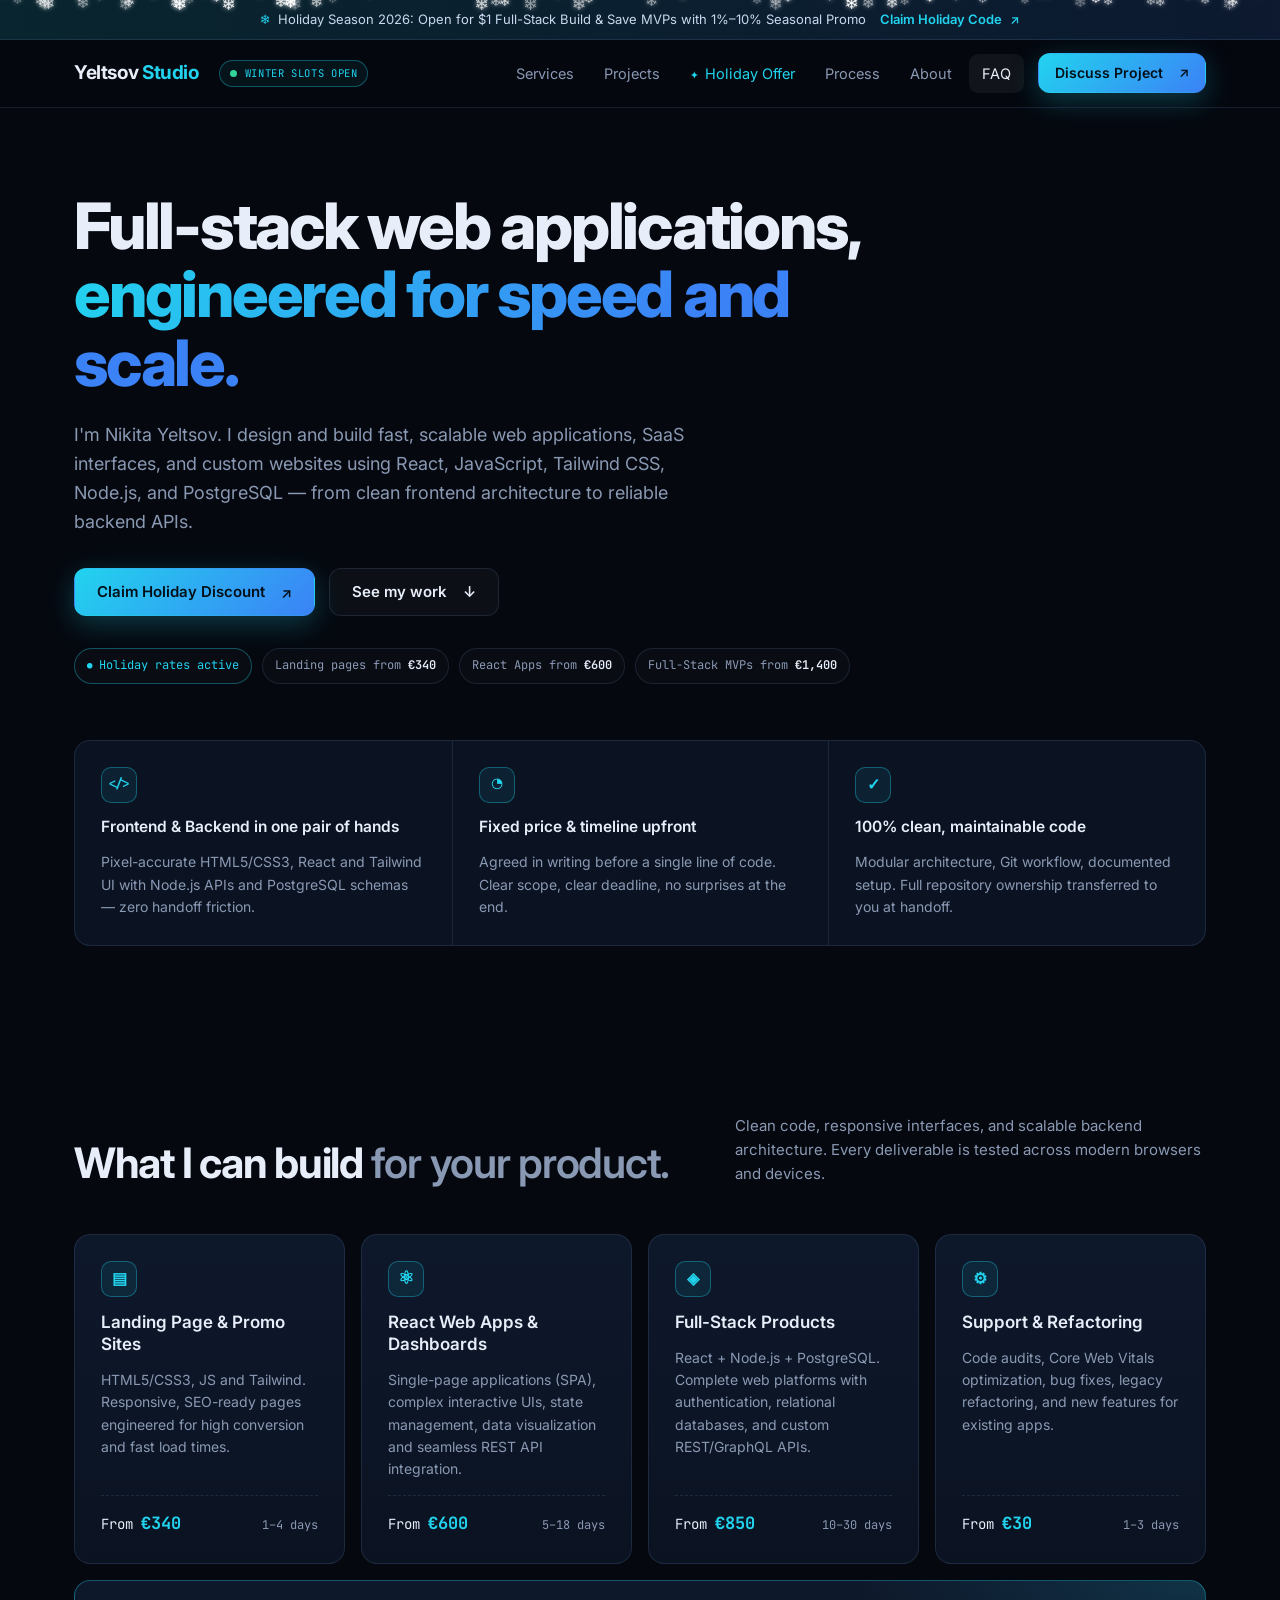
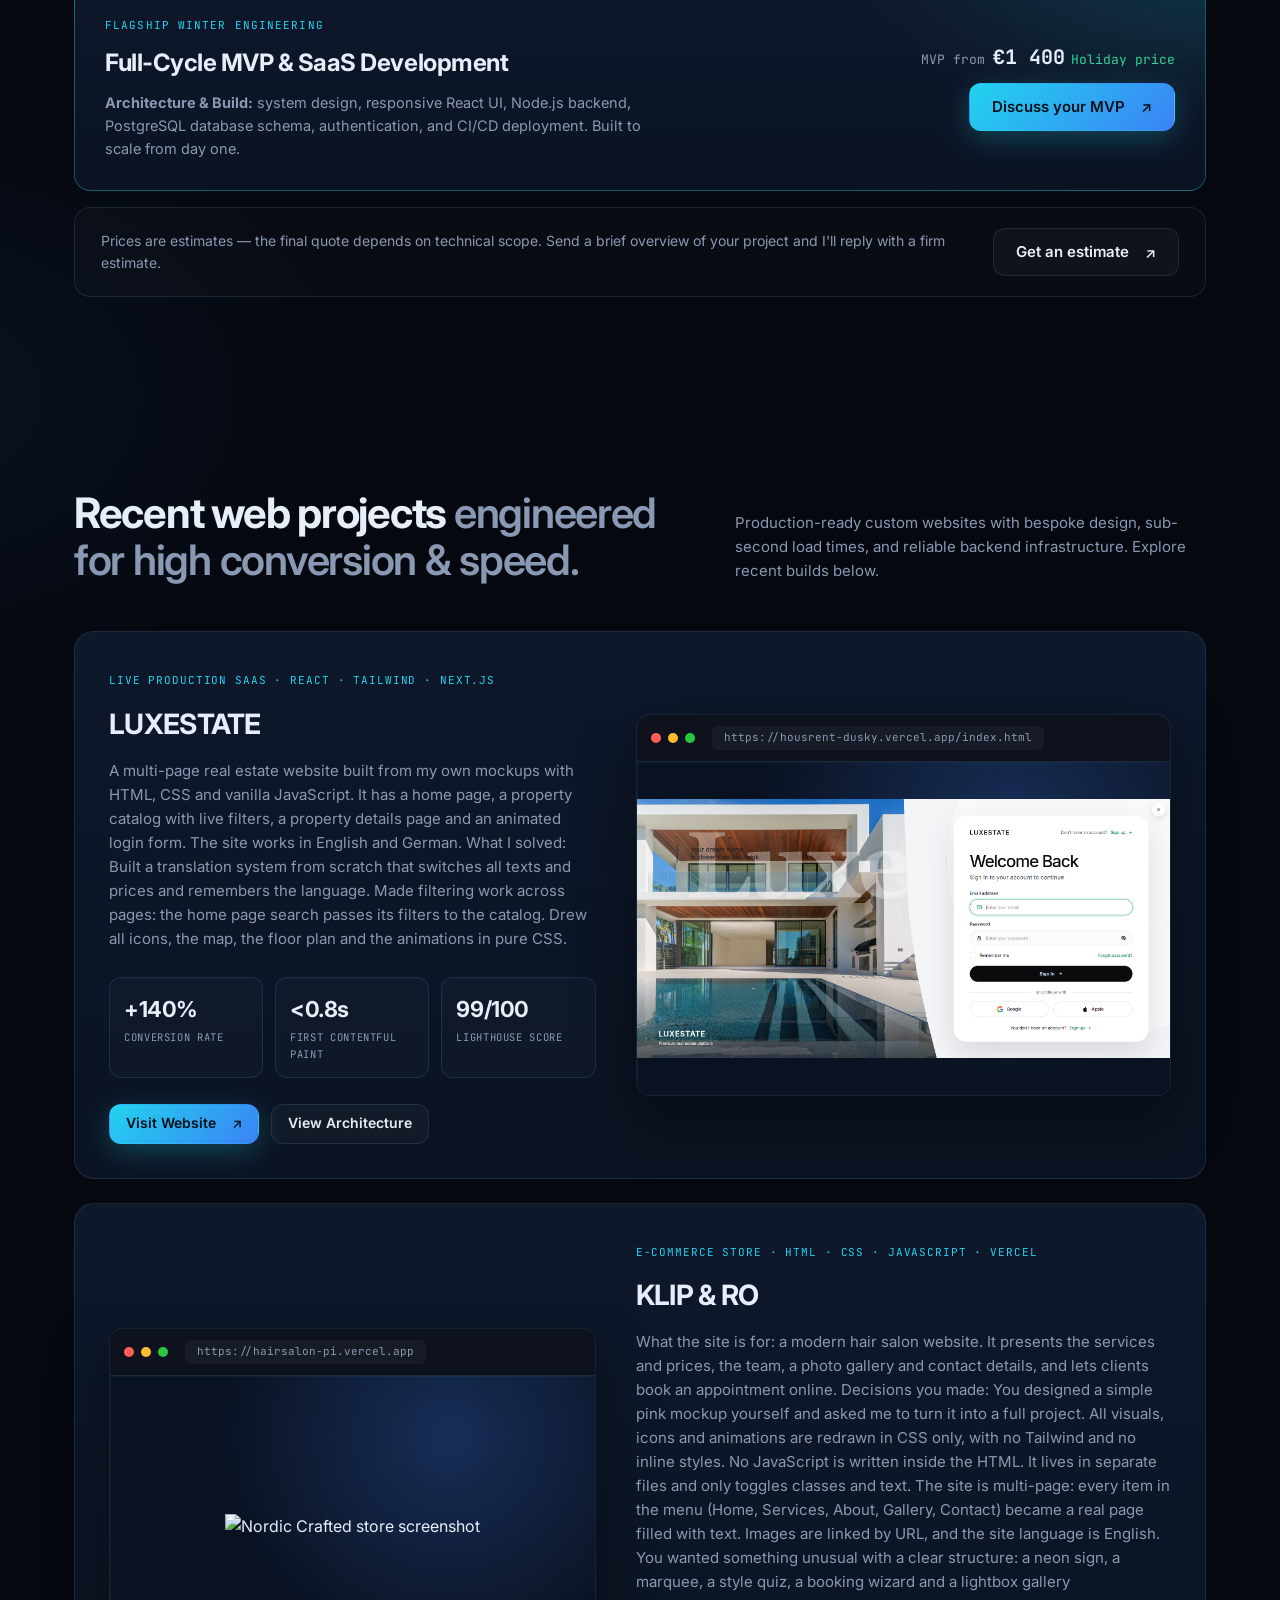
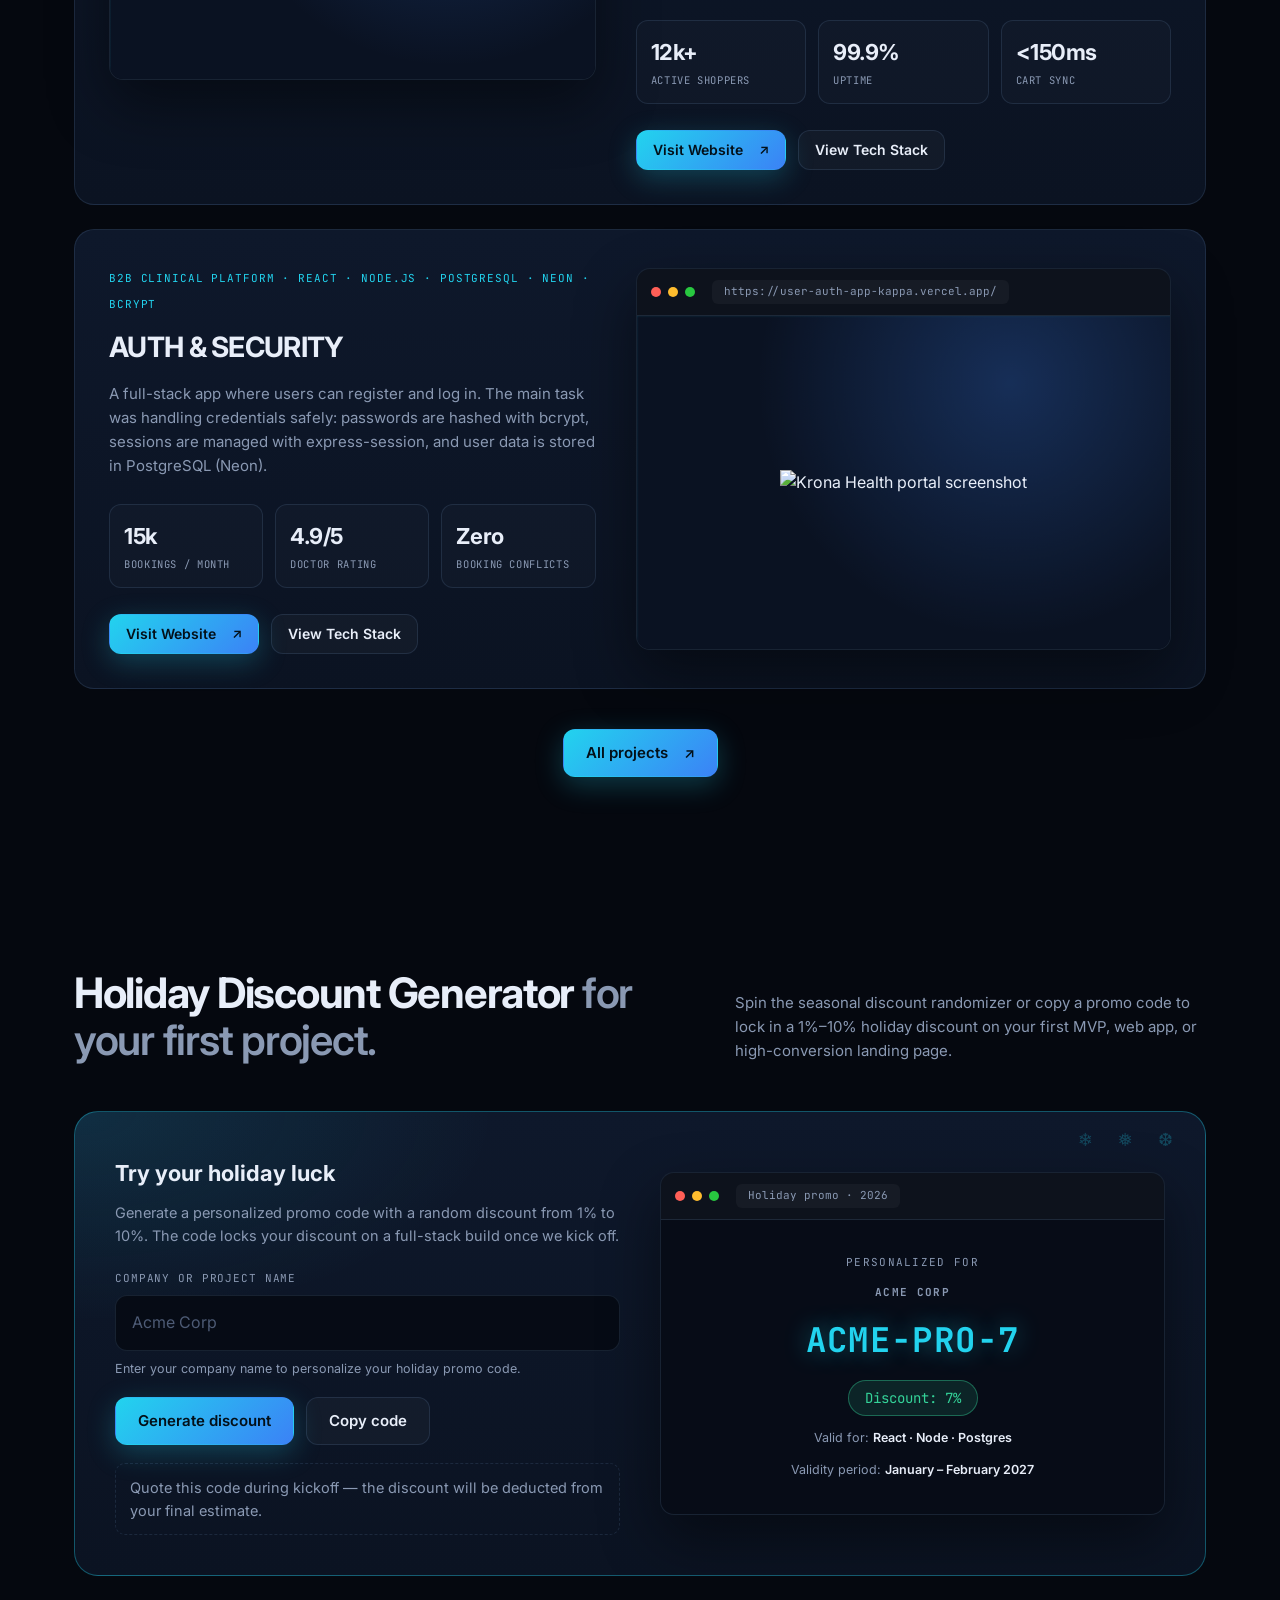
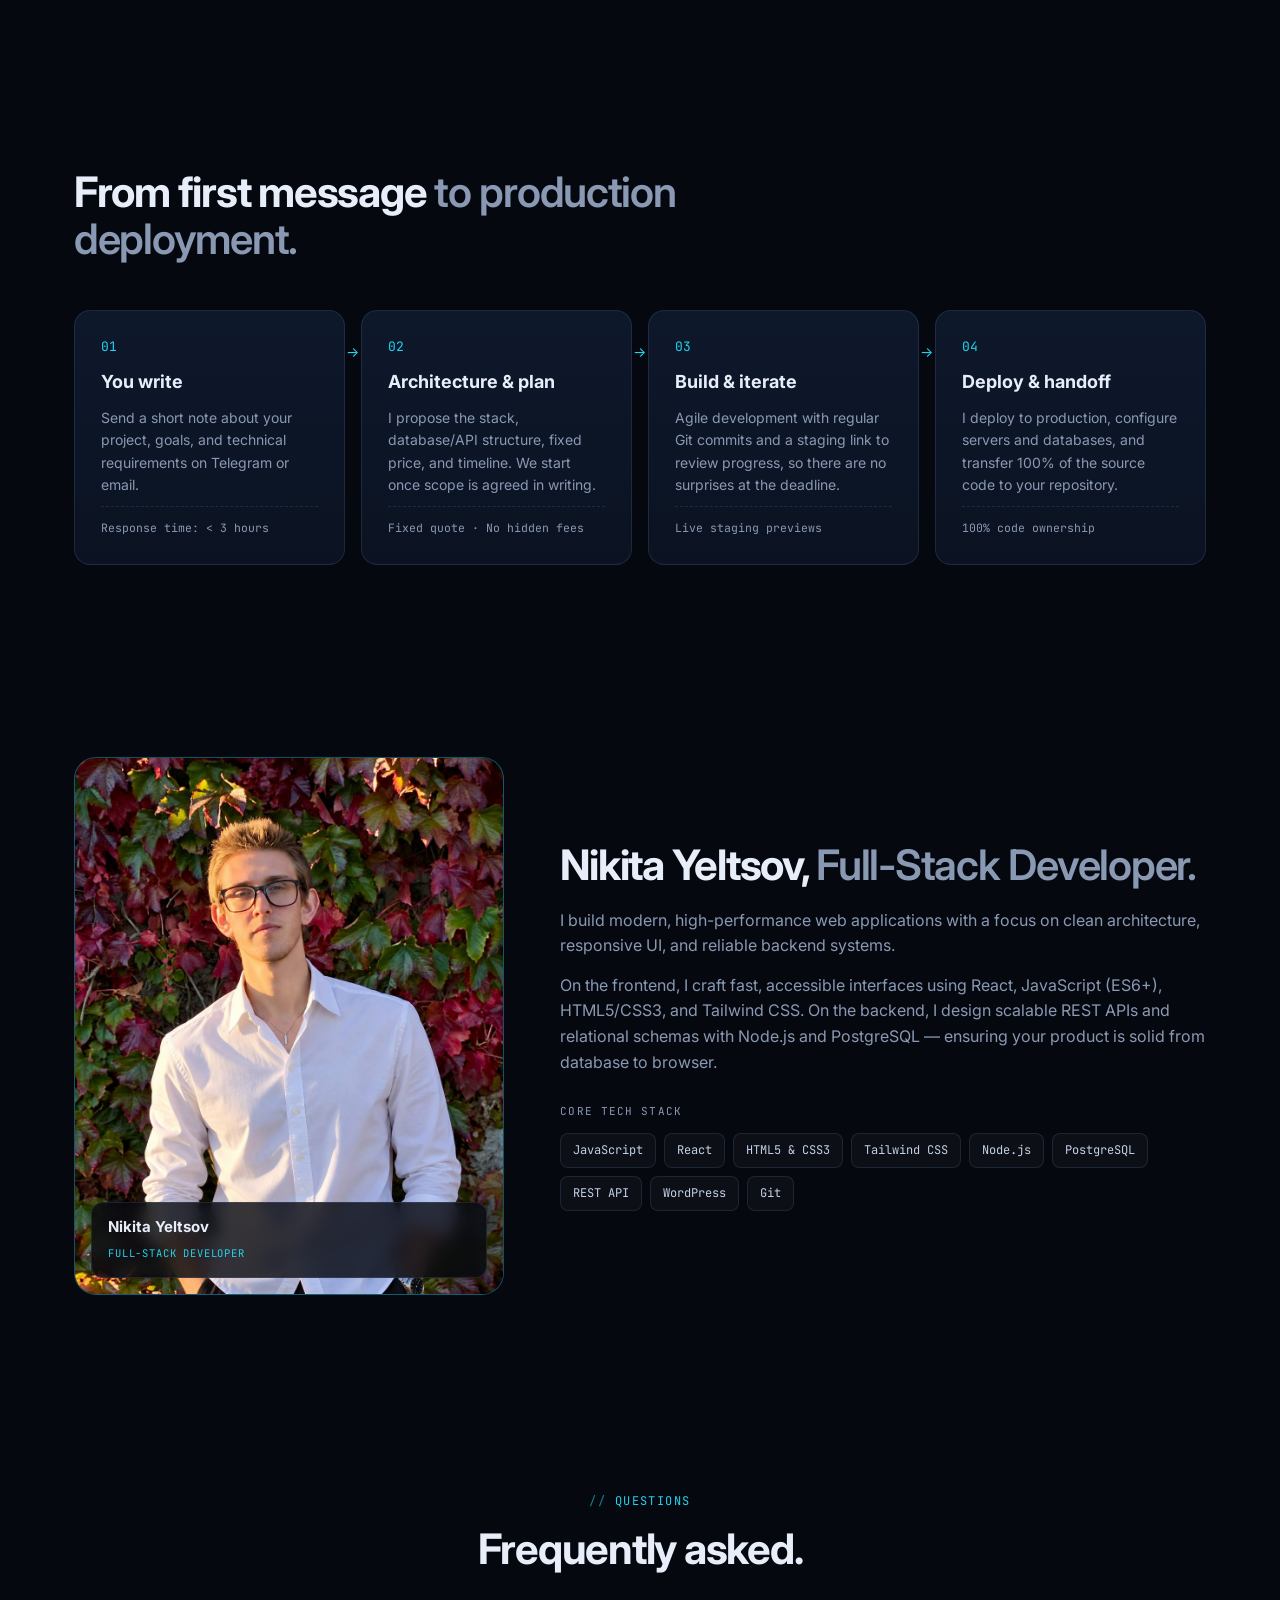
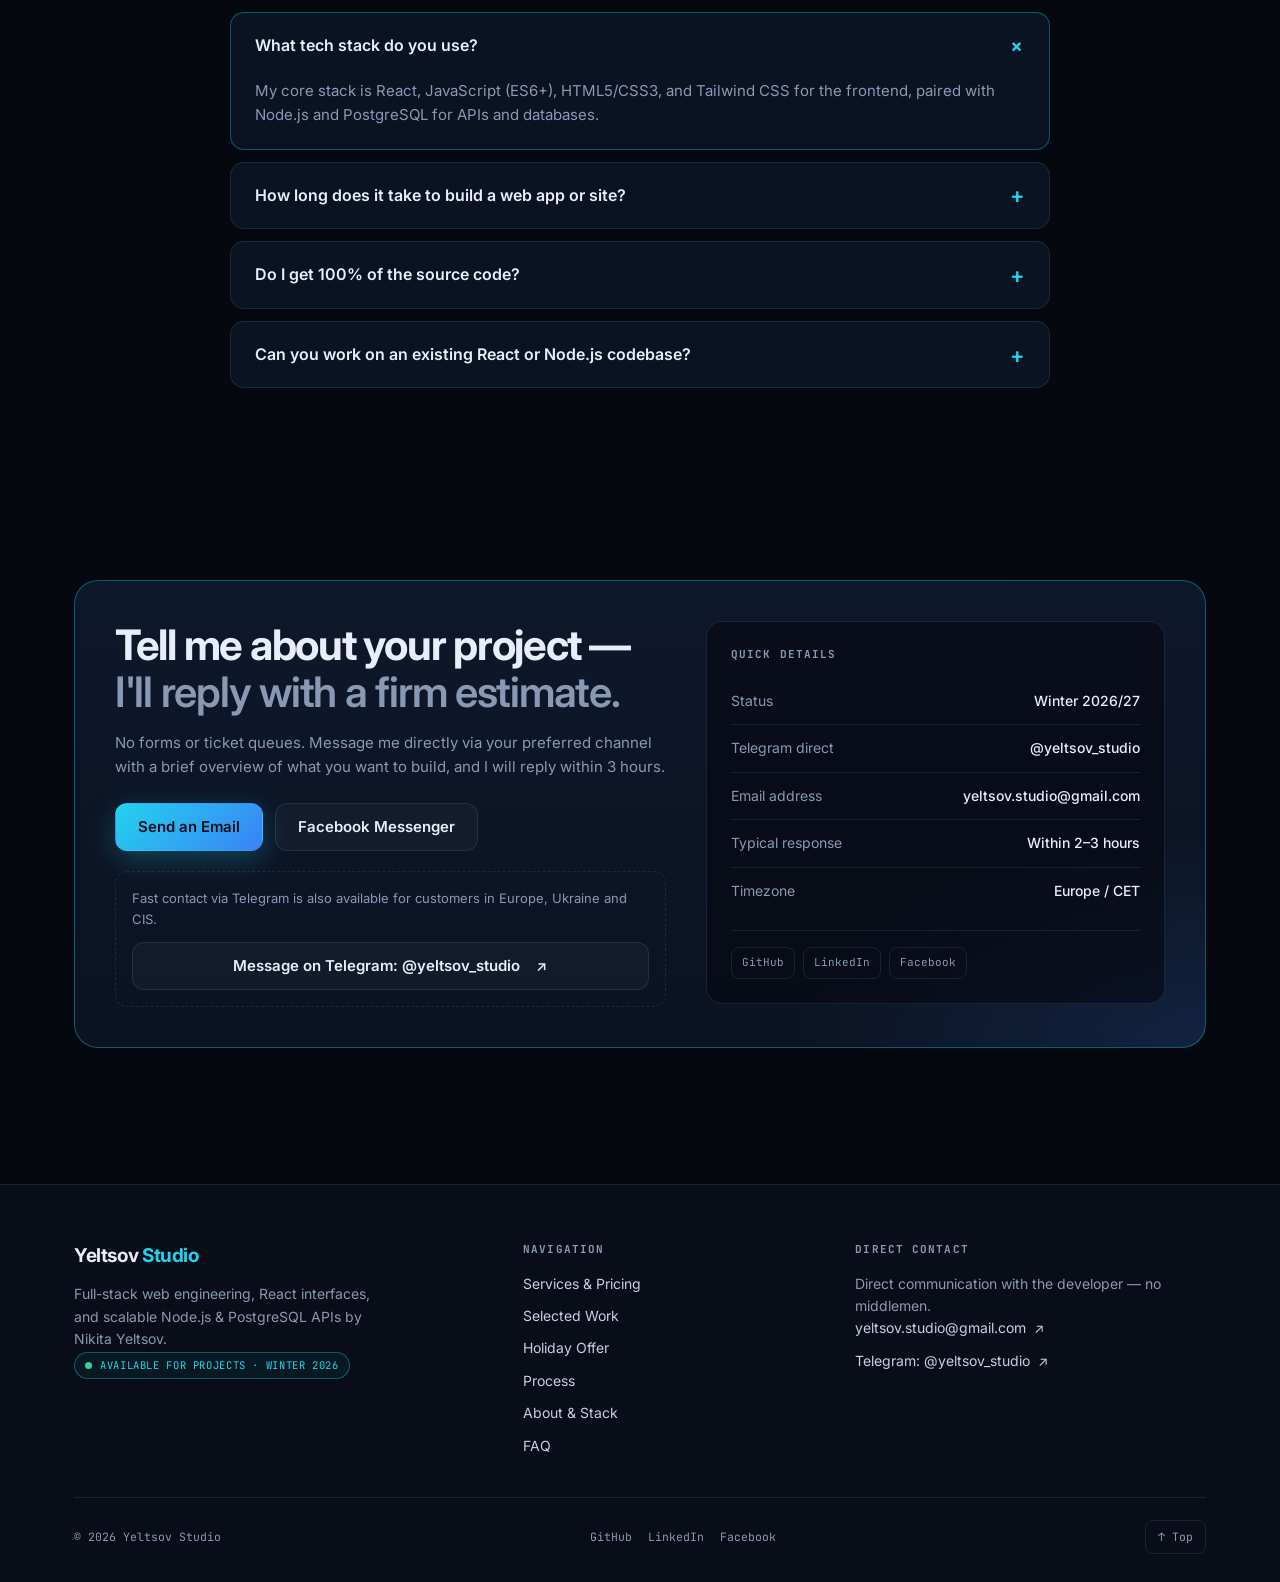
==== index.html @ d27faf40 "-" ====
<!DOCTYPE html>
<html lang="en">

<head>
  <meta charset="UTF-8">
  <meta name="viewport" content="width=device-width, initial-scale=1">
  <title>Yeltsov Studio — Full-stack web applications</title>
  <meta name="description"
    content="Nikita Yeltsov — full-stack developer. React, JavaScript, Node.js and PostgreSQL: landing pages, web apps, dashboards and SaaS MVPs.">
  <meta name="theme-color" content="#05080f">
  <link rel="stylesheet" href="css/style.css">
</head>

<body>

  <div class="topbar">
    <div class="topbar__inner">
      <span class="topbar__text topbar__tree">Holiday Season 2026: Open for $1 Full-Stack Build &amp; Save MVPs with
        1%–10% Seasonal Promo</span>
      <a class="topbar__link arrow" href="#holiday">Claim Holiday Code</a>
    </div>
  </div>

  <header class="header">
    <div class="container header__inner">
      <a class="logo" href="#top">Yeltsov <span>Studio</span></a>
      <span class="status">Winter slots open</span>

      <button class="burger" id="burger" type="button" aria-label="Open menu" aria-expanded="false"
        aria-controls="nav"></button>

      <nav class="nav" id="nav" aria-label="Main">
        <a class="nav__link" href="#services">Services</a>
        <a class="nav__link" href="#projects">Projects</a>
        <a class="nav__link nav__link--holiday" href="#holiday">Holiday Offer</a>
        <a class="nav__link" href="#process">Process</a>
        <a class="nav__link" href="#about">About</a>
        <a class="nav__link" href="#faq">FAQ</a>
        <span class="header__cta"><a class="btn btn--primary btn--sm arrow" href="#contact">Discuss Project</a></span>
      </nav>
    </div>
  </header>

  <main id="top">

    <!-- HERO -->
    <section class="hero">
      <div class="container">
        <h1 class="hero__title reveal">Full-stack web applications, <span class="grad">engineered for speed and
            scale.</span></h1>
        <p class="hero__lead reveal">I'm Nikita Yeltsov. I design and build fast, scalable web applications, SaaS
          interfaces, and custom websites using React, JavaScript, Tailwind CSS, Node.js, and PostgreSQL — from clean
          frontend architecture to reliable backend APIs.</p>
        <div class="hero__actions reveal">
          <a class="btn btn--primary arrow" href="#holiday">Claim Holiday Discount</a>
          <a class="btn btn--ghost arrow-down" href="#projects">See my work</a>
        </div>
        <div class="hero__chips reveal">
          <span class="chip chip--live">Holiday rates active</span>
          <span class="chip">Landing pages from <b>€340</b></span>
          <span class="chip">React Apps from <b>€600</b></span>
          <span class="chip">Full-Stack MVPs from <b>€1,400</b></span>
        </div>

        <div class="features reveal">
          <div class="feature">
            <span class="ico ico--code" aria-hidden="true"></span>
            <h3>Frontend &amp; Backend in one pair of hands</h3>
            <p>Pixel-accurate HTML5/CSS3, React and Tailwind UI with Node.js APIs and PostgreSQL schemas — zero handoff
              friction.</p>
          </div>
          <div class="feature">
            <span class="ico ico--clock" aria-hidden="true"></span>
            <h3>Fixed price &amp; timeline upfront</h3>
            <p>Agreed in writing before a single line of code. Clear scope, clear deadline, no surprises at the end.</p>
          </div>
          <div class="feature">
            <span class="ico ico--check" aria-hidden="true"></span>
            <h3>100% clean, maintainable code</h3>
            <p>Modular architecture, Git workflow, documented setup. Full repository ownership transferred to you at
              handoff.</p>
          </div>
        </div>
      </div>
    </section>

    <!-- SERVICES -->
    <section class="section" id="services">
      <div class="container">
        <div class="section__head">
          <div class="reveal">
            <h2 class="section__title">What I can build <span>for your product.</span></h2>
          </div>
          <p class="section__lead reveal">Clean code, responsive interfaces, and scalable backend architecture. Every
            deliverable is tested across modern browsers and devices.</p>
        </div>

        <div class="cards">
          <article class="card reveal">
            <span class="ico ico--page" aria-hidden="true"></span>
            <h3>Landing Page &amp; Promo Sites</h3>
            <p>HTML5/CSS3, JS and Tailwind. Responsive, SEO-ready pages engineered for high conversion and fast load
              times.</p>
            <div class="card__foot"><span class="price">From <b>€340</b></span><span class="days">1–4 days</span></div>
          </article>
          <article class="card reveal">
            <span class="ico ico--react" aria-hidden="true"></span>
            <h3>React Web Apps &amp; Dashboards</h3>
            <p>Single-page applications (SPA), complex interactive UIs, state management, data visualization and
              seamless REST API integration.</p>
            <div class="card__foot"><span class="price">From <b>€600</b></span><span class="days">5–18 days</span></div>
          </article>
          <article class="card reveal">
            <span class="ico ico--stack" aria-hidden="true"></span>
            <h3>Full-Stack Products</h3>
            <p>React + Node.js + PostgreSQL. Complete web platforms with authentication, relational databases, and
              custom REST/GraphQL APIs.</p>
            <div class="card__foot"><span class="price">From <b>€850</b></span><span class="days">10–30 days</span>
            </div>
          </article>
          <article class="card reveal">
            <span class="ico ico--tool" aria-hidden="true"></span>
            <h3>Support &amp; Refactoring</h3>
            <p>Code audits, Core Web Vitals optimization, bug fixes, legacy refactoring, and new features for existing
              apps.</p>
            <div class="card__foot"><span class="price">From <b>€30</b></span><span class="days">1–3 days</span></div>
          </article>
        </div>

        <div class="banner reveal">
          <div>
            <span class="banner__tag">Flagship winter engineering</span>
            <h3>Full-Cycle MVP &amp; SaaS Development</h3>
            <p><b>Architecture &amp; Build:</b> system design, responsive React UI, Node.js backend, PostgreSQL database
              schema, authentication, and CI/CD deployment. Built to scale from day one.</p>
          </div>
          <div class="banner__side">
            <span class="banner__price">MVP from <b>€1 400</b><em>Holiday price</em></span>
            <a class="btn btn--primary arrow" href="#contact">Discuss your MVP</a>
          </div>
        </div>

        <div class="note reveal">
          <p>Prices are estimates — the final quote depends on technical scope. Send a brief overview of your project
            and I'll reply with a firm estimate.</p>
          <a class="btn btn--ghost arrow" href="#contact">Get an estimate</a>
        </div>
      </div>
    </section>

    <!-- FEATURED PROJECTS -->
    <section class="section" id="projects">
      <div class="container">
        <div class="section__head">
          <div class="reveal">
            <h2 class="section__title">Recent web projects <span>engineered for high conversion &amp; speed.</span></h2>
          </div>
          <p class="section__lead reveal">Production-ready custom websites with bespoke design, sub-second load times,
            and reliable backend infrastructure. Explore recent builds below.</p>
        </div>

        <div class="featured">
          <article class="project reveal">
            <div class="project__info">
              <span class="project__tag">Live production SaaS · React · Tailwind · Next.js</span>
              <h3>LUXESTATE</h3>
              <p>A multi-page real estate website built from my own mockups with HTML, CSS and vanilla JavaScript. It
                has a home page, a property catalog with live filters, a property details page and an animated login
                form. The site works in English and German. What I solved: Built a translation system from scratch that
                switches all texts and prices and remembers the language. Made filtering work across pages: the home
                page search passes its filters to the catalog. Drew all icons, the map, the floor plan and the
                animations in pure CSS.</p>
              <div class="metrics">
                <div class="metric"><b>+140%</b><span>Conversion rate</span></div>
                <div class="metric"><b>&lt;0.8s</b><span>First contentful paint</span></div>
                <div class="metric"><b>99/100</b><span>Lighthouse score</span></div>
              </div>
              <div class="project__actions">
                <a class="btn btn--primary btn--sm arrow" href="https://housrent-dusky.vercel.app/index.html">Visit
                  Website</a>
                <a class="btn btn--ghost btn--sm" href="https://github.com/NikitaYmedia/housrent">View Architecture</a>
              </div>
            </div>
            <div class="project__media">
              <div class="browser">
                <div class="browser__bar"><i></i><i></i><i></i><span class="browser__url">https://housrent-dusky.vercel.app/index.html</span></div>
                <div class="shot shot--apexflow has-photo">
                  <img src="img/1.png" alt="ApexFlow website screenshot" loading="lazy">
                </div>
              </div>
            </div>
          </article>

          <article class="project reveal">
            <div class="project__info">
              <span class="project__tag">E-commerce store · HTML · CSS · JavaScript · Vercel</span>
              <h3>KLIP & RO</h3>
              <p>What the site is for: a modern hair salon website. It presents the services and prices, the team, a
                photo gallery and contact details, and lets clients book an appointment online. Decisions you made: You
                designed a simple pink mockup yourself and asked me to turn it into a full project. All visuals, icons
                and animations are redrawn in CSS only, with no Tailwind and no inline styles. No JavaScript is written
                inside the HTML. It lives in separate files and only toggles classes and text. The site is multi-page:
                every item in the menu (Home, Services, About, Gallery, Contact) became a real page filled with text.
                Images are linked by URL, and the site language is English. You wanted something unusual with a clear
                structure: a neon sign, a marquee, a style quiz, a booking wizard and a lightbox gallery</p>
              <div class="metrics">
                <div class="metric"><b>12k+</b><span>Active shoppers</span></div>
                <div class="metric"><b>99.9%</b><span>Uptime</span></div>
                <div class="metric"><b>&lt;150ms</b><span>Cart sync</span></div>
              </div>
              <div class="project__actions">
                <a class="btn btn--primary btn--sm arrow" href="https://hairsalon-pi.vercel.app">Visit Website</a>
                <a class="btn btn--ghost btn--sm" href="https://github.com/NikitaYmedia/HAIRSALON">View Tech Stack</a>
              </div>
            </div>
            <div class="project__media">
              <div class="browser">
                <div class="browser__bar"><i></i><i></i><i></i><span class="browser__url">https://hairsalon-pi.vercel.app</span>
                </div>
                <div class="shot shot--nordic has-photo">
                  <img src="https://frontend-nikita-yeltsov.vercel.app/img/123123.png"
                    alt="Nordic Crafted store screenshot" loading="lazy">
                </div>
              </div>
            </div>
          </article>

          <article class="project reveal">
            <div class="project__info">
              <span class="project__tag">B2B clinical platform · React · Node.js · PostgreSQL · Neon · bcrypt</span>
              <h3>AUTH & SECURITY</h3>
              <p>A full-stack app where users can register and log in. The main task was handling credentials safely:
                passwords are hashed with bcrypt, sessions are managed with express-session, and user data is stored in
                PostgreSQL (Neon).</p>
              <div class="metrics">
                <div class="metric"><b>15k</b><span>Bookings / month</span></div>
                <div class="metric"><b>4.9/5</b><span>Doctor rating</span></div>
                <div class="metric"><b>Zero</b><span>Booking conflicts</span></div>
              </div>
              <div class="project__actions">
                <a class="btn btn--primary btn--sm arrow" href="https://user-auth-app-kappa.vercel.app/">Visit
                  Website</a>
                <a class="btn btn--ghost btn--sm" href="https://github.com/NikitaYmedia/user-auth-app">View Tech
                  Stack</a>
              </div>
            </div>
            <div class="project__media">
              <div class="browser">
                <div class="browser__bar"><i></i><i></i><i></i><span
                    class="browser__url">https://user-auth-app-kappa.vercel.app/</span>
                </div>
                <!-- IMAGE: put your krona screenshot in images/krona.jpg -->
                <div class="shot shot--krona has-photo">
                  <img src="https://frontend-nikita-yeltsov.vercel.app/img/image%20copy%203.png"
                    alt="Krona Health portal screenshot" loading="lazy">
                </div>
              </div>
            </div>
          </article>
        </div>

        <div class="more reveal">
          <a class="btn btn--primary arrow" href="projects.html">All projects</a>
        </div>
      </div>
    </section>

    <!-- HOLIDAY GENERATOR -->
    <section class="section" id="holiday">
      <div class="container">
        <div class="section__head">
          <div class="reveal">
            <h2 class="section__title">Holiday Discount Generator <span>for your first project.</span></h2>
          </div>
          <p class="section__lead reveal">Spin the seasonal discount randomizer or copy a promo code to lock in a 1%–10%
            holiday discount on your first MVP, web app, or high-conversion landing page.</p>
        </div>

        <div class="promo reveal">
          <div class="promo__box">
            <h3>Try your holiday luck</h3>
            <p>Generate a personalized promo code with a random discount from 1% to 10%. The code locks your discount on
              a full-stack build once we kick off.</p>

            <div class="field">
              <label for="company">Company or project name</label>
              <input class="input" id="company" type="text" maxlength="24" placeholder="Acme Corp"
                autocomplete="organization">
              <span class="field__hint">Enter your company name to personalize your holiday promo code.</span>
            </div>

            <div class="promo__actions">
              <button class="btn btn--primary" id="generate" type="button">Generate discount</button>
              <button class="btn btn--ghost" id="copy-code" type="button">Copy code</button>
            </div>
            <p class="promo__foot">Quote this code during kickoff — the discount will be deducted from your final
              estimate.</p>
          </div>

          <div class="coupon browser" id="coupon" aria-live="polite">
            <div class="browser__bar"><i></i><i></i><i></i><span class="browser__url">Holiday promo · 2026</span></div>
            <div class="coupon__body">
              <span class="coupon__label">Personalized for</span>
              <strong class="coupon__label" id="coupon-name">Acme Corp</strong>
              <span class="coupon__code" id="coupon-code">ACME-PRO-7</span>
              <span class="coupon__pct" id="coupon-pct">Discount: 7%</span>
              <span class="coupon__meta">Valid for: <b>React · Node · Postgres</b></span>
              <span class="coupon__meta">Validity period: <b>January – February 2027</b></span>
            </div>
          </div>
        </div>
      </div>
    </section>

    <!-- PROCESS -->
    <section class="section" id="process">
      <div class="container">
        <div class="section__head">
          <div class="reveal">
            <h2 class="section__title">From first message <span>to production deployment.</span></h2>
          </div>
        </div>
        <div class="steps">
          <article class="step reveal">
            <span class="step__n"></span>
            <h3>You write</h3>
            <p>Send a short note about your project, goals, and technical requirements on Telegram or email.</p>
            <span class="step__meta">Response time: &lt; 3 hours</span>
          </article>
          <article class="step reveal">
            <span class="step__n"></span>
            <h3>Architecture &amp; plan</h3>
            <p>I propose the stack, database/API structure, fixed price, and timeline. We start once scope is agreed in
              writing.</p>
            <span class="step__meta">Fixed quote · No hidden fees</span>
          </article>
          <article class="step reveal">
            <span class="step__n"></span>
            <h3>Build &amp; iterate</h3>
            <p>Agile development with regular Git commits and a staging link to review progress, so there are no
              surprises at the deadline.</p>
            <span class="step__meta">Live staging previews</span>
          </article>
          <article class="step reveal">
            <span class="step__n"></span>
            <h3>Deploy &amp; handoff</h3>
            <p>I deploy to production, configure servers and databases, and transfer 100% of the source code to your
              repository.</p>
            <span class="step__meta">100% code ownership</span>
          </article>
        </div>
      </div>
    </section>

    <!-- ABOUT -->
    <section class="section" id="about">
      <div class="container">
        <div class="about">
          <div class="about__photo reveal">
            <img src="img/myphoto.png">
            <div class="about__badge"><b>Nikita Yeltsov</b><span>Full-stack developer</span></div>
          </div>
          <div class="about__text reveal">
            <h2 class="section__title">Nikita Yeltsov, <span>Full-Stack Developer.</span></h2>
            <p>I build modern, high-performance web applications with a focus on clean architecture, responsive UI, and
              reliable backend systems.</p>
            <p>On the frontend, I craft fast, accessible interfaces using React, JavaScript (ES6+), HTML5/CSS3, and
              Tailwind CSS. On the backend, I design scalable REST APIs and relational schemas with Node.js and
              PostgreSQL — ensuring your product is solid from database to browser.</p>
            <div class="stack">
              <div class="stack__label">Core tech stack</div>
              <div class="stack__list">
                <span class="tag">JavaScript</span>
                <span class="tag">React</span>
                <span class="tag">HTML5 &amp; CSS3</span>
                <span class="tag">Tailwind CSS</span>
                <span class="tag">Node.js</span>
                <span class="tag">PostgreSQL</span>
                <span class="tag">REST API</span>
                <span class="tag">WordPress</span>
                <span class="tag">Git</span>
              </div>
            </div>
          </div>
        </div>
      </div>
    </section>

    <!-- FAQ -->
    <section class="section" id="faq">
      <div class="container">
        <div class="center">
          <span class="eyebrow">Questions</span>
          <h2 class="section__title">Frequently asked.</h2>
        </div>
        <div class="faq">
          <details class="faq__item" open>
            <summary class="faq__q">What tech stack do you use?</summary>
            <p class="faq__a">My core stack is React, JavaScript (ES6+), HTML5/CSS3, and Tailwind CSS for the frontend,
              paired with Node.js and PostgreSQL for APIs and databases.</p>
          </details>
          <details class="faq__item">
            <summary class="faq__q">How long does it take to build a web app or site?</summary>
            <p class="faq__a">Landing pages take 3–5 days, React apps and dashboards 5–12 days, and full-stack products
              10–21 days. You get an exact timeline with the fixed quote before we start.</p>
          </details>
          <details class="faq__item">
            <summary class="faq__q">Do I get 100% of the source code?</summary>
            <p class="faq__a">Yes. At handoff the full repository is transferred to you, with documentation for running,
              building and deploying the project.</p>
          </details>
          <details class="faq__item">
            <summary class="faq__q">Can you work on an existing React or Node.js codebase?</summary>
            <p class="faq__a">Absolutely. I do code audits, refactoring, performance optimization and new features for
              existing applications — starting from $30.</p>
          </details>
        </div>
      </div>
    </section>

    <!-- CONTACT -->
    <section class="section" id="contact">
      <div class="container">
        <div class="contact reveal">
          <div>
            <h2 class="section__title">Tell me about your project — <span>I'll reply with a firm estimate.</span></h2>
            <p class="contact__lead">No forms or ticket queues. Message me directly via your preferred channel with a
              brief overview of what you want to build, and I will reply within 3 hours.</p>
            <div class="contact__actions">
              <a class="btn btn--primary" href="mailto:hello@yeltsov-studio.com">Send an Email</a>
              <a class="btn btn--ghost" href="https://www.facebook.com/profile.php?id=61585810612594&locale=ru_RU"
                target="_blank" rel="noopener">Facebook Messenger</a>
            </div>
            <div class="contact__tg">
              <span>Fast contact via Telegram is also available for customers in Europe, Ukraine and CIS.</span>
              <a class="btn btn--ghost arrow" href="https://t.me/yeltsov_studio" target="_blank" rel="noopener">Message
                on Telegram: @yeltsov_studio</a>
            </div>
          </div>

          <aside class="contact__card">
            <h4>Quick details</h4>
            <div class="rows">
              <div class="row"><span>Status</span><b>Winter 2026/27</b></div>
              <div class="row"><span>Telegram direct</span><b><a href="https://t.me/yeltsov_studio" target="_blank"
                    rel="noopener">@yeltsov_studio</a></b></div>
              <div class="row"><span>Email address</span><b><a
                    href="mailto:yeltsov.studio@gmail.com">yeltsov.studio@gmail.com</a></b></div>
              <div class="row"><span>Typical response</span><b>Within 2–3 hours</b></div>
              <div class="row"><span>Timezone</span><b>Europe / CET</b></div>
            </div>
            <div class="socials">
              <a href="https://github.com/NikitaYmedia">GitHub</a><a
                href="https://www.linkedin.com/in/nikita-yeltsov-8098643b7">LinkedIn</a><a
                href="https://www.facebook.com/profile.php?id=61585810612594&locale=ru_RU">Facebook</a>
            </div>
          </aside>
        </div>
      </div>
    </section>
  </main>

  <footer class="footer">
    <div class="container">
      <div class="footer__grid">
        <div>
          <a class="logo" href="#top">Yeltsov <span>Studio</span></a>
          <p>Full-stack web engineering, React interfaces, and scalable Node.js &amp; PostgreSQL APIs by Nikita Yeltsov.
          </p>
          <span class="status">Available for projects · Winter 2026</span>
        </div>
        <div>
          <h4>Navigation</h4>
          <div class="footer__links">
            <a href="#services">Services &amp; Pricing</a>
            <a href="#projects">Selected Work</a>
            <a href="#holiday">Holiday Offer</a>
            <a href="#process">Process</a>
            <a href="#about">About &amp; Stack</a>
            <a href="#faq">FAQ</a>
          </div>
        </div>
        <div>
          <h4>Direct contact</h4>
          <p>Direct communication with the developer — no middlemen.</p>
          <div class="footer__links">
            <a class="arrow" href="yeltsov.studio@gmail.com">yeltsov.studio@gmail.com</a>
            <a class="arrow" href="https://t.me/yeltsov_studio" target="_blank" rel="noopener">Telegram:
              @yeltsov_studio</a>
          </div>
        </div>
      </div>
      <div class="footer__bottom">
        <span>© <span id="year">2026</span> Yeltsov Studio</span>
        <nav aria-label="Social">
          <a href="#">GitHub</a><a href="#">LinkedIn</a><a href="#">Facebook</a>
        </nav>
        <button class="to-top" id="to-top" type="button">↑ Top</button>
      </div>
    </div>
  </footer>

  <div class="toast" id="toast" role="status" aria-live="polite"></div>
  <script src="js/main.js"></script>
  <script>
    const snowContainer = document.createElement('div');
    snowContainer.style.cssText = 'position:fixed;inset:0;pointer-events:none;overflow:hidden;z-index:9999;';
    document.body.appendChild(snowContainer);

    for (let i = 0; i < 70; i++) {
      const snow = document.createElement('span');
      snow.className = 'snow';
      snow.textContent = '❄';
      snow.style.left = Math.random() * 100 + 'vw';
      snow.style.opacity = Math.random() * 0.7 + 0.3;
      snow.style.fontSize = Math.random() * 10 + 8 + 'px';
      snow.style.animationDuration = Math.random() * 8 + 5 + 's';
      snow.style.animationDelay = Math.random() * -13 + 's';
      snowContainer.appendChild(snow);
    }
  </script>
</body>

</html>
---- css/style.css ----
@import url("https://fonts.googleapis.com/css2?family=Inter:wght@400;500;600;700;800&family=JetBrains+Mono:wght@400;500;600&display=swap");

:root {
  --bg: #05080f;
  --bg-2: #080d18;
  --card: #0b1322;
  --card-2: #0e182b;
  --line: rgba(148, 197, 255, 0.12);
  --line-strong: rgba(34, 211, 238, 0.35);
  --text: #e8eef9;
  --muted: #8a99b3;
  --accent: #22d3ee;
  --accent-2: #3b82f6;
  --ok: #34d399;
  --warn: #fbbf24;
  --radius: 16px;
  --radius-sm: 10px;
  --font: "Inter", system-ui, -apple-system, "Segoe UI", sans-serif;
  --mono: "JetBrains Mono", ui-monospace, "SFMono-Regular", Menlo, monospace;
  --gutter: 24px;
  --header-h: 68px;
}

*,
*::before,
*::after {
  box-sizing: border-box;
}

html {
  scroll-behavior: smooth;
  scroll-padding-top: calc(var(--header-h) + 52px);
}

body {
  margin: 0;
  font-family: var(--font);
  font-size: 16px;
  line-height: 1.6;
  color: var(--text);
  background: var(--bg);
  background-image:
    radial-gradient(900px 500px at 85% -5%, rgba(34, 211, 238, 0.10), transparent 60%),
    radial-gradient(800px 500px at -10% 25%, rgba(59, 130, 246, 0.09), transparent 60%);
  background-repeat: no-repeat;
  -webkit-font-smoothing: antialiased;
  overflow-x: hidden;
}

body.is-locked {
  overflow: hidden;
}

img {
  max-width: 100%;
  display: block;
}

a {
  color: inherit;
  text-decoration: none;
}

h1,
h2,
h3,
h4,
p,
ul {
  margin: 0;
}

ul {
  padding: 0;
  list-style: none;
}

button,
input {
  font: inherit;
  color: inherit;
}

::selection {
  background: rgba(34, 211, 238, 0.3);
}

.container {
  width: 100%;
  max-width: 1180px;
  margin: 0 auto;
  padding: 0 var(--gutter);
}

.section {
  padding: 96px 0;
  position: relative;
}

.mono {
  font-family: var(--mono);
}

.accent {
  color: var(--accent);
}

.visually-hidden {
  position: absolute;
  width: 1px;
  height: 1px;
  overflow: hidden;
  clip: rect(0 0 0 0);
  white-space: nowrap;
}

:focus-visible {
  outline: 2px solid var(--accent);
  outline-offset: 3px;
  border-radius: 6px;
}

.ico {
  display: inline-grid;
  place-items: center;
  width: 36px;
  height: 36px;
  flex: none;
  border-radius: 10px;
  background: rgba(34, 211, 238, 0.08);
  border: 1px solid var(--line-strong);
  color: var(--accent);
  font-family: var(--mono);
  font-size: 13px;
  font-weight: 600;
}

.ico--code::before {
  content: "</>";
}

.ico--clock::before {
  content: "◔";
  font-size: 17px;
}

.ico--check::before {
  content: "✓";
  font-size: 16px;
}

.ico--page::before {
  content: "▤";
  font-size: 16px;
}

.ico--react::before {
  content: "⚛";
  font-size: 18px;
}

.ico--stack::before {
  content: "◈";
  font-size: 16px;
}

.ico--tool::before {
  content: "⚙";
  font-size: 16px;
}

.ico--shield::before {
  content: "⛨";
  font-size: 16px;
}

.ico--mail::before {
  content: "✉";
  font-size: 16px;
}

.ico--send::before {
  content: "➤";
  font-size: 14px;
}

.ico--copy::before {
  content: "⧉";
  font-size: 16px;
}

.ico--msg::before {
  content: "◉";
  font-size: 15px;
}

.arrow::after {
  content: "↗";
  margin-left: 8px;
  font-size: 0.95em;
  transition: transform 0.2s;
}

.btn:hover .arrow::after,
.arrow:hover::after {
  transform: translate(2px, -2px);
}

.arrow-down::after {
  content: "↓";
  margin-left: 8px;
}

.btn {
  display: inline-flex;
  align-items: center;
  justify-content: center;
  gap: 8px;
  padding: 13px 22px;
  min-height: 48px;
  border-radius: 12px;
  border: 1px solid transparent;
  font-weight: 600;
  font-size: 15px;
  line-height: 1.2;
  cursor: pointer;
  white-space: nowrap;
  transition: transform 0.2s, background 0.2s, border-color 0.2s, box-shadow 0.2s;
}

.btn:hover {
  transform: translateY(-2px);
}

.btn:active {
  transform: translateY(0);
}

.btn--primary {
  background: linear-gradient(135deg, var(--accent), var(--accent-2));
  color: #031019;
  box-shadow: 0 8px 28px rgba(34, 211, 238, 0.25);
}

.btn--primary:hover {
  box-shadow: 0 12px 34px rgba(34, 211, 238, 0.4);
}

.btn--ghost {
  background: rgba(255, 255, 255, 0.03);
  border-color: var(--line);
  color: var(--text);
}

.btn--ghost:hover {
  border-color: var(--line-strong);
  background: rgba(34, 211, 238, 0.06);
}

.btn--sm {
  padding: 9px 16px;
  min-height: 40px;
  font-size: 14px;
}

.btn--block {
  width: 100%;
}

.topbar {
  background: linear-gradient(90deg, rgba(34, 211, 238, 0.14), rgba(59, 130, 246, 0.14));
  border-bottom: 1px solid var(--line);
  font-size: 13px;
}

.topbar__inner {
  display: flex;
  align-items: center;
  justify-content: center;
  gap: 14px;
  padding: 9px var(--gutter);
  text-align: center;
  flex-wrap: wrap;
}

.topbar__text {
  color: #c9d8ee;
}

.topbar__link {
  color: var(--accent);
  font-weight: 600;
  white-space: nowrap;
}

.topbar__link:hover {
  text-decoration: underline;
}

.topbar__tree::before {
  content: "❄";
  margin-right: 8px;
  color: var(--accent);
}

.header {
  position: sticky;
  top: 0;
  z-index: 50;
  height: var(--header-h);
  background: rgba(5, 8, 15, 0.8);
  backdrop-filter: blur(14px);
  -webkit-backdrop-filter: blur(14px);
  border-bottom: 1px solid var(--line);
}

.header__inner {
  height: 100%;
  display: flex;
  align-items: center;
  gap: 20px;
}

.logo {
  font-weight: 700;
  font-size: 19px;
  letter-spacing: -0.02em;
  white-space: nowrap;
}

.logo span {
  color: var(--accent);
}

.status {
  display: inline-flex;
  align-items: center;
  gap: 8px;
  padding: 4px 10px;
  border-radius: 999px;
  border: 1px solid var(--line-strong);
  background: rgba(34, 211, 238, 0.06);
  font-family: var(--mono);
  font-size: 10.5px;
  letter-spacing: 0.06em;
  color: var(--accent);
  text-transform: uppercase;
  white-space: nowrap;
}

.status::before {
  content: "";
  width: 7px;
  height: 7px;
  border-radius: 50%;
  background: var(--ok);
  box-shadow: 0 0 0 0 rgba(52, 211, 153, 0.6);
  animation: pulse 2s infinite;
}

.nav {
  margin-left: auto;
  display: flex;
  align-items: center;
  gap: 4px;
}

.nav__link {
  padding: 8px 13px;
  border-radius: 9px;
  font-size: 14.5px;
  color: var(--muted);
  transition: color 0.2s, background 0.2s;
}

.nav__link:hover,
.nav__link.is-active {
  color: var(--text);
  background: rgba(255, 255, 255, 0.05);
}

.nav__link--holiday {
  color: var(--accent);
}

.nav__link--holiday::before {
  content: "✦";
  margin-right: 6px;
  font-size: 11px;
}

.header__cta {
  margin-left: 10px;
}

.burger {
  display: none;
  margin-left: auto;
  width: 44px;
  height: 44px;
  border-radius: 12px;
  border: 1px solid var(--line);
  background: rgba(255, 255, 255, 0.04);
  cursor: pointer;
  position: relative;
}

.burger::before,
.burger::after {
  content: "";
  position: absolute;
  left: 12px;
  right: 12px;
  height: 2px;
  background: var(--text);
  border-radius: 2px;
  transition: transform 0.25s, top 0.25s;
}

.burger::before {
  top: 16px;
}

.burger::after {
  top: 26px;
}

.burger[aria-expanded="true"]::before {
  top: 21px;
  transform: rotate(45deg);
}

.burger[aria-expanded="true"]::after {
  top: 21px;
  transform: rotate(-45deg);
}

.hero {
  padding: 84px 0 72px;
}

.hero__title {
  font-size: clamp(36px, 6vw, 64px);
  line-height: 1.07;
  letter-spacing: -0.035em;
  font-weight: 800;
  max-width: 880px;
}

.grad {
  background: linear-gradient(120deg, var(--accent), var(--accent-2) 70%);
  -webkit-background-clip: text;
  background-clip: text;
  color: transparent;
}

.hero__lead {
  margin-top: 24px;
  max-width: 640px;
  color: var(--muted);
  font-size: clamp(16px, 2vw, 18px);
}

.hero__actions {
  margin-top: 32px;
  display: flex;
  gap: 14px;
  flex-wrap: wrap;
}

.hero__chips {
  margin-top: 32px;
  display: flex;
  flex-wrap: wrap;
  gap: 8px 10px;
}

.chip {
  font-family: var(--mono);
  font-size: 12px;
  color: var(--muted);
  padding: 7px 12px;
  border-radius: 999px;
  border: 1px solid var(--line);
  background: rgba(255, 255, 255, 0.02);
}

.chip b {
  color: var(--text);
  font-weight: 600;
}

.chip--live {
  color: var(--accent);
  border-color: var(--line-strong);
}

.chip--live::before {
  content: "●";
  margin-right: 7px;
  font-size: 9px;
}

.features {
  margin-top: 56px;
  display: grid;
  grid-template-columns: repeat(3, 1fr);
  gap: 0;
  border: 1px solid var(--line);
  border-radius: var(--radius);
  background: var(--card);
  overflow: hidden;
}

.feature {
  padding: 26px;
  display: flex;
  flex-direction: column;
  gap: 12px;
}

.feature+.feature {
  border-left: 1px solid var(--line);
}

.feature h3 {
  font-size: 15.5px;
  font-weight: 600;
}

.feature p {
  color: var(--muted);
  font-size: 14px;
}

.section__head {
  display: grid;
  grid-template-columns: 1.3fr 1fr;
  gap: 24px 48px;
  align-items: end;
  margin-bottom: 48px;
}

.eyebrow {
  display: inline-block;
  margin-bottom: 14px;
  font-family: var(--mono);
  font-size: 12px;
  letter-spacing: 0.12em;
  text-transform: uppercase;
  color: var(--accent);
}

.eyebrow::before {
  content: "// ";
  opacity: 0.6;
}

.section__title {
  font-size: clamp(28px, 4.2vw, 42px);
  line-height: 1.12;
  letter-spacing: -0.03em;
  font-weight: 700;
}

.section__title span {
  color: var(--muted);
  font-weight: 600;
}

.section__lead {
  color: var(--muted);
  font-size: 15px;
}

.cards {
  display: grid;
  grid-template-columns: repeat(4, 1fr);
  gap: 16px;
}

.card {
  padding: 26px;
  border-radius: var(--radius);
  background: linear-gradient(180deg, var(--card-2), var(--card));
  border: 1px solid var(--line);
  display: flex;
  flex-direction: column;
  gap: 14px;
  transition: transform 0.25s, border-color 0.25s, box-shadow 0.25s;
}

.card:hover {
  transform: translateY(-4px);
  border-color: var(--line-strong);
  box-shadow: 0 18px 40px rgba(0, 0, 0, 0.35);
}

.card h3 {
  font-size: 17px;
  font-weight: 600;
  line-height: 1.3;
}

.card p {
  color: var(--muted);
  font-size: 14px;
  flex: 1;
}

.card__foot {
  display: flex;
  align-items: baseline;
  justify-content: space-between;
  gap: 10px;
  padding-top: 14px;
  border-top: 1px dashed var(--line);
  font-family: var(--mono);
}

.price {
  font-size: 14px;
  color: var(--text);
}

.price b {
  color: var(--accent);
  font-size: 17px;
}

.days {
  font-size: 12px;
  color: var(--muted);
}

.banner {
  margin-top: 16px;
  padding: 30px;
  border-radius: var(--radius);
  background:
    radial-gradient(500px 200px at 100% 0%, rgba(34, 211, 238, 0.14), transparent 70%),
    linear-gradient(180deg, var(--card-2), var(--card));
  border: 1px solid var(--line-strong);
  display: grid;
  grid-template-columns: 1fr auto;
  gap: 24px;
  align-items: center;
}

.banner__tag {
  font-family: var(--mono);
  font-size: 11px;
  letter-spacing: 0.1em;
  text-transform: uppercase;
  color: var(--accent);
}

.banner h3 {
  font-size: 24px;
  margin: 8px 0;
  letter-spacing: -0.02em;
}

.banner p {
  color: var(--muted);
  max-width: 560px;
  font-size: 14.5px;
}

.banner__side {
  text-align: right;
  display: flex;
  flex-direction: column;
  gap: 10px;
  align-items: flex-end;
}

.banner__price {
  font-family: var(--mono);
  font-size: 13px;
  color: var(--muted);
}

.banner__price b {
  color: var(--text);
  font-size: 20px;
}

.banner__price em {
  font-style: normal;
  color: var(--ok);
  margin-left: 6px;
}

.note {
  margin-top: 16px;
  padding: 20px 26px;
  border-radius: var(--radius);
  border: 1px solid var(--line);
  background: rgba(255, 255, 255, 0.02);
  display: flex;
  align-items: center;
  justify-content: space-between;
  gap: 20px;
  color: var(--muted);
  font-size: 14px;
}

.browser {
  border-radius: 14px;
  border: 1px solid var(--line);
  background: #070c17;
  overflow: hidden;
  box-shadow: 0 24px 60px rgba(0, 0, 0, 0.45);
}

.browser__bar {
  display: flex;
  align-items: center;
  gap: 7px;
  padding: 11px 14px;
  border-bottom: 1px solid var(--line);
  background: rgba(255, 255, 255, 0.025);
}

.browser__bar i {
  width: 10px;
  height: 10px;
  border-radius: 50%;
  background: #3b4558;
}

.browser__bar i:nth-child(1) {
  background: #ff5f57;
}

.browser__bar i:nth-child(2) {
  background: #febc2e;
}

.browser__bar i:nth-child(3) {
  background: #28c840;
}

.browser__url {
  margin-left: 10px;
  font-family: var(--mono);
  font-size: 11px;
  color: var(--muted);
  padding: 3px 12px;
  border-radius: 6px;
  background: rgba(255, 255, 255, 0.04);
  overflow: hidden;
  text-overflow: ellipsis;
  white-space: nowrap;
  max-width: 70%;
}

.shot {
  position: relative;
  aspect-ratio: 16 / 10;
  width: 100%;
  background-color: #0a1222;
  background-image:
    linear-gradient(rgba(34, 211, 238, 0.06) 1px, transparent 1px),
    linear-gradient(90deg, rgba(34, 211, 238, 0.06) 1px, transparent 1px),
    radial-gradient(circle at 70% 20%, rgba(59, 130, 246, 0.25), transparent 55%);
  background-size: 28px 28px, 28px 28px, 100% 100%;
  background-position: center;
  display: grid;
  place-items: center;
}

.shot::after {
  content: "screenshot";
  font-family: var(--mono);
  font-size: 11px;
  letter-spacing: 0.1em;
  text-transform: uppercase;
  color: rgba(138, 153, 179, 0.7);
  padding: 6px 12px;
  border: 1px dashed rgba(138, 153, 179, 0.35);
  border-radius: 8px;
}

.shot.has-photo {
  background-size: cover;
  background-position: center;
}

.shot.has-photo::after {
  content: none;
}

.featured {
  display: flex;
  flex-direction: column;
  gap: 24px;
}

.project {
  display: grid;
  grid-template-columns: 1fr 1.1fr;
  gap: 40px;
  align-items: center;
  padding: 34px;
  border-radius: 20px;
  background: linear-gradient(180deg, var(--card-2), var(--card));
  border: 1px solid var(--line);
  transition: border-color 0.25s;
}

.project:hover {
  border-color: var(--line-strong);
}

.project:nth-child(even) .project__media {
  order: -1;
}

.project__tag {
  font-family: var(--mono);
  font-size: 11px;
  letter-spacing: 0.08em;
  text-transform: uppercase;
  color: var(--accent);
}

.project h3 {
  font-size: 28px;
  letter-spacing: -0.025em;
  margin: 10px 0 12px;
}

.project p {
  color: var(--muted);
  font-size: 15px;
}

.metrics {
  display: grid;
  grid-template-columns: repeat(3, 1fr);
  gap: 12px;
  margin: 26px 0;
}

.metric {
  padding: 14px;
  border-radius: 12px;
  border: 1px solid var(--line);
  background: rgba(255, 255, 255, 0.02);
}

.metric b {
  display: block;
  font-size: 22px;
  letter-spacing: -0.02em;
  color: var(--text);
}

.metric span {
  display: block;
  margin-top: 2px;
  font-family: var(--mono);
  font-size: 10.5px;
  text-transform: uppercase;
  letter-spacing: 0.06em;
  color: var(--muted);
}

.project__actions {
  display: flex;
  gap: 12px;
  flex-wrap: wrap;
}

.more {
  margin-top: 40px;
  display: flex;
  justify-content: center;
}

.work {
  display: grid;
  grid-template-columns: repeat(3, 1fr);
  gap: 16px;
}

.work-card {
  padding: 24px;
  border-radius: var(--radius);
  border: 1px solid var(--line);
  background: linear-gradient(180deg, var(--card-2), var(--card));
  display: flex;
  flex-direction: column;
  gap: 14px;
  transition: transform 0.25s, border-color 0.25s;
}

.work-card:hover {
  transform: translateY(-4px);
  border-color: var(--line-strong);
}

.work-card__tags {
  font-family: var(--mono);
  font-size: 10.5px;
  letter-spacing: 0.06em;
  color: var(--accent);
  text-transform: uppercase;
}

.work-card h3 {
  font-size: 19px;
  letter-spacing: -0.02em;
}

.work-card dl {
  margin: 0;
  display: grid;
  gap: 10px;
  font-size: 14px;
}

.work-card dt {
  font-family: var(--mono);
  font-size: 10.5px;
  letter-spacing: 0.1em;
  text-transform: uppercase;
  color: var(--muted);
}

.work-card dd {
  margin: 2px 0 0;
  color: #c3d0e6;
}

.work-card__status {
  margin-top: auto;
  padding-top: 14px;
  border-top: 1px dashed var(--line);
  font-family: var(--mono);
  font-size: 11.5px;
  color: var(--ok);
}

.work-card__status::before {
  content: "● ";
}

.promo {
  display: grid;
  grid-template-columns: 1fr 1fr;
  gap: 40px;
  align-items: center;
  padding: 40px;
  border-radius: 24px;
  position: relative;
  overflow: hidden;
  background:
    radial-gradient(600px 300px at 0% 0%, rgba(34, 211, 238, 0.12), transparent 70%),
    linear-gradient(180deg, var(--card-2), var(--card));
  border: 1px solid var(--line-strong);
}

.promo::before {
  content: "❄ ❅ ❆";
  position: absolute;
  right: 22px;
  top: 14px;
  letter-spacing: 10px;
  color: rgba(34, 211, 238, 0.25);
  font-size: 18px;
  pointer-events: none;
}

.promo__box h3 {
  font-size: 22px;
  margin: 4px 0 10px;
}

.promo__box p {
  color: var(--muted);
  font-size: 14.5px;
}

.field {
  margin-top: 22px;
  display: flex;
  flex-direction: column;
  gap: 8px;
}

.field label {
  font-family: var(--mono);
  font-size: 11px;
  letter-spacing: 0.08em;
  text-transform: uppercase;
  color: var(--muted);
}

.input {
  width: 100%;
  padding: 14px 16px;
  min-height: 50px;
  border-radius: 12px;
  background: #060b15;
  border: 1px solid var(--line);
  outline: none;
  transition: border-color 0.2s, box-shadow 0.2s;
}

.input:focus {
  border-color: var(--accent);
  box-shadow: 0 0 0 3px rgba(34, 211, 238, 0.15);
}

.input::placeholder {
  color: #4d5b75;
}

.field__hint {
  font-size: 12.5px;
  color: var(--muted);
}

.promo__actions {
  margin-top: 18px;
  display: flex;
  gap: 12px;
  flex-wrap: wrap;
}

.promo__foot {
  margin-top: 18px;
  padding: 12px 14px;
  border-radius: 10px;
  border: 1px dashed var(--line);
  font-size: 13px;
  color: var(--muted);
}

.coupon .browser__bar {
  justify-content: flex-start;
}

.coupon__body {
  padding: 34px 24px;
  text-align: center;
  display: grid;
  gap: 12px;
  justify-items: center;
}

.coupon__label {
  font-family: var(--mono);
  font-size: 11px;
  letter-spacing: 0.12em;
  text-transform: uppercase;
  color: var(--muted);
}

.coupon__code {
  font-family: var(--mono);
  font-weight: 700;
  letter-spacing: 0.04em;
  font-size: clamp(22px, 4vw, 34px);
  color: var(--accent);
  word-break: break-all;
  text-shadow: 0 0 24px rgba(34, 211, 238, 0.45);
}

.coupon__pct {
  padding: 6px 16px;
  border-radius: 999px;
  font-family: var(--mono);
  font-size: 14px;
  background: rgba(52, 211, 153, 0.12);
  border: 1px solid rgba(52, 211, 153, 0.4);
  color: var(--ok);
}

.coupon__meta {
  font-size: 12.5px;
  color: var(--muted);
}

.coupon__meta b {
  color: var(--text);
  font-weight: 600;
}

.coupon.is-rolling .coupon__code {
  animation: flicker 0.12s linear infinite;
}

.coupon.is-new .coupon__body {
  animation: pop 0.45s ease;
}

.toast {
  position: fixed;
  left: 50%;
  bottom: 28px;
  z-index: 100;
  transform: translate(-50%, 30px);
  opacity: 0;
  pointer-events: none;
  padding: 12px 20px;
  border-radius: 12px;
  font-size: 14px;
  background: #0f1c33;
  border: 1px solid var(--line-strong);
  box-shadow: 0 12px 40px rgba(0, 0, 0, 0.5);
  transition: opacity 0.25s, transform 0.25s;
}

.toast.is-visible {
  opacity: 1;
  transform: translate(-50%, 0);
}

.steps {
  display: grid;
  grid-template-columns: repeat(4, 1fr);
  gap: 16px;
  counter-reset: step;
}

.step {
  padding: 26px;
  border-radius: var(--radius);
  border: 1px solid var(--line);
  background: linear-gradient(180deg, var(--card-2), var(--card));
  position: relative;
  display: flex;
  flex-direction: column;
  gap: 10px;
}

.step__n {
  font-family: var(--mono);
  font-size: 13px;
  color: var(--accent);
}

.step__n::before {
  counter-increment: step;
  content: "0" counter(step);
}

.step h3 {
  font-size: 18px;
}

.step p {
  color: var(--muted);
  font-size: 14px;
  flex: 1;
}

.step__meta {
  padding-top: 12px;
  border-top: 1px dashed var(--line);
  font-family: var(--mono);
  font-size: 11.5px;
  color: var(--muted);
}

.step:not(:last-child)::after {
  content: "→";
  position: absolute;
  right: -15px;
  top: 30px;
  z-index: 2;
  width: 14px;
  text-align: center;
  color: var(--accent);
  font-size: 14px;
}

.about {
  display: grid;
  grid-template-columns: 0.8fr 1.2fr;
  gap: 56px;
  align-items: center;
}

.about__photo {
  position: relative;
  aspect-ratio: 4 / 5;
  border-radius: 22px;
  overflow: hidden;
  border: 1px solid var(--line-strong);
  background:
    radial-gradient(circle at 50% 35%, rgba(34, 211, 238, 0.25), transparent 55%),
    linear-gradient(180deg, #0d1830, #070c17);
}

.about__photo.has-photo::before,
.about__photo.has-photo::after {
  content: none;
}

.about__photo.has-photo {
  background-size: cover;
  background-position: center top;
}

.about__badge {
  position: absolute;
  left: 16px;
  bottom: 16px;
  right: 16px;
  z-index: 2;
  padding: 12px 16px;
  border-radius: 12px;
  background: rgba(5, 8, 15, 0.8);
  backdrop-filter: blur(8px);
  -webkit-backdrop-filter: blur(8px);
  border: 1px solid var(--line);
}

.about__badge b {
  display: block;
  font-size: 15px;
}

.about__badge span {
  font-family: var(--mono);
  font-size: 10.5px;
  letter-spacing: 0.08em;
  text-transform: uppercase;
  color: var(--accent);
}

.about__text .section__title {
  margin-bottom: 20px;
}

.about__text p {
  color: var(--muted);
}

.about__text p+p {
  margin-top: 14px;
}

.stack {
  margin-top: 28px;
}

.stack__label {
  font-family: var(--mono);
  font-size: 11px;
  letter-spacing: 0.1em;
  text-transform: uppercase;
  color: var(--muted);
  margin-bottom: 12px;
}

.stack__list {
  display: flex;
  flex-wrap: wrap;
  gap: 8px;
}

.tag {
  font-family: var(--mono);
  font-size: 12px;
  padding: 7px 12px;
  border-radius: 8px;
  border: 1px solid var(--line);
  background: rgba(255, 255, 255, 0.03);
  color: #c3d0e6;
}

.faq {
  max-width: 820px;
  margin: 0 auto;
  display: grid;
  gap: 12px;
}

.faq__item {
  border: 1px solid var(--line);
  border-radius: 14px;
  background: var(--card);
  overflow: hidden;
  transition: border-color 0.2s;
}

.faq__item[open] {
  border-color: var(--line-strong);
}

.faq__q {
  list-style: none;
  cursor: pointer;
  padding: 20px 24px;
  font-weight: 600;
  font-size: 16px;
  display: flex;
  align-items: center;
  justify-content: space-between;
  gap: 16px;
}

.faq__q::-webkit-details-marker {
  display: none;
}

.faq__q::after {
  content: "+";
  font-size: 22px;
  color: var(--accent);
  transition: transform 0.25s;
  flex: none;
  line-height: 1;
}

.faq__item[open] .faq__q::after {
  transform: rotate(45deg);
}

.faq__a {
  padding: 0 24px 22px;
  color: var(--muted);
  font-size: 15px;
}

.center {
  text-align: center;
}

.center .section__title {
  margin-bottom: 40px;
}

.contact {
  display: grid;
  grid-template-columns: 1.2fr 1fr;
  gap: 40px;
  padding: 40px;
  border-radius: 24px;
  border: 1px solid var(--line-strong);
  background:
    radial-gradient(600px 300px at 100% 100%, rgba(59, 130, 246, 0.14), transparent 70%),
    linear-gradient(180deg, var(--card-2), var(--card));
}

.contact__lead {
  margin: 16px 0 24px;
  color: var(--muted);
  font-size: 15px;
}

.contact__actions {
  display: flex;
  flex-wrap: wrap;
  gap: 12px;
}

.contact__tg {
  margin-top: 20px;
  padding: 16px;
  border-radius: 12px;
  border: 1px dashed var(--line);
  display: grid;
  gap: 12px;
  font-size: 13px;
  color: var(--muted);
}

.contact__card {
  padding: 24px;
  border-radius: 16px;
  border: 1px solid var(--line);
  background: rgba(5, 8, 15, 0.6);
  align-self: start;
}

.contact__card h4 {
  font-family: var(--mono);
  font-size: 11px;
  letter-spacing: 0.1em;
  text-transform: uppercase;
  color: var(--muted);
  margin-bottom: 14px;
}

.rows {
  display: grid;
  gap: 0;
}

.row {
  display: flex;
  justify-content: space-between;
  gap: 14px;
  padding: 12px 0;
  border-bottom: 1px solid var(--line);
  font-size: 14px;
}

.row:last-child {
  border-bottom: 0;
}

.row span {
  color: var(--muted);
}

.row b {
  font-weight: 500;
  text-align: right;
  word-break: break-word;
}

.row a:hover {
  color: var(--accent);
}

.socials {
  margin-top: 16px;
  padding-top: 16px;
  border-top: 1px solid var(--line);
  display: flex;
  gap: 8px;
  flex-wrap: wrap;
  font-family: var(--mono);
  font-size: 11px;
  color: var(--muted);
}

.socials a {
  padding: 6px 10px;
  border: 1px solid var(--line);
  border-radius: 8px;
}

.socials a:hover {
  color: var(--accent);
  border-color: var(--line-strong);
}

.footer {
  margin-top: 40px;
  border-top: 1px solid var(--line);
  background: var(--bg-2);
  padding: 56px 0 28px;
}

.footer__grid {
  display: grid;
  grid-template-columns: 1.4fr 1fr 1.2fr;
  gap: 40px;
}

.footer p {
  color: var(--muted);
  font-size: 14px;
  margin-top: 12px;
  max-width: 320px;
}

.footer h4 {
  font-family: var(--mono);
  font-size: 11px;
  letter-spacing: 0.1em;
  text-transform: uppercase;
  color: var(--muted);
  margin-bottom: 14px;
}

.footer__links {
  display: grid;
  gap: 10px;
  font-size: 14px;
}

.footer__links a {
  color: #c3d0e6;
}

.footer__links a:hover {
  color: var(--accent);
}

.footer__bottom {
  margin-top: 40px;
  padding-top: 22px;
  border-top: 1px solid var(--line);
  display: flex;
  align-items: center;
  justify-content: space-between;
  gap: 16px;
  flex-wrap: wrap;
  font-family: var(--mono);
  font-size: 11.5px;
  color: var(--muted);
}

.footer__bottom nav {
  display: flex;
  gap: 16px;
  flex-wrap: wrap;
}

.to-top {
  padding: 7px 12px;
  border-radius: 8px;
  border: 1px solid var(--line);
  cursor: pointer;
  background: none;
}

.to-top:hover {
  color: var(--accent);
  border-color: var(--line-strong);
}

.page-hero {
  padding: 72px 0 40px;
}

.page-hero .hero__title {
  font-size: clamp(32px, 5.4vw, 54px);
}

.back {
  display: inline-flex;
  margin-bottom: 26px;
  font-family: var(--mono);
  font-size: 13px;
  color: var(--muted);
}

.back::before {
  content: "←";
  margin-right: 8px;
}

.back:hover {
  color: var(--accent);
}

.grid-projects {
  display: grid;
  grid-template-columns: repeat(2, 1fr);
  gap: 20px;
}

.tile {
  border-radius: 20px;
  border: 1px solid var(--line);
  overflow: hidden;
  background: linear-gradient(180deg, var(--card-2), var(--card));
  display: flex;
  flex-direction: column;
  transition: transform 0.25s, border-color 0.25s;
}

.tile:hover {
  transform: translateY(-4px);
  border-color: var(--line-strong);
}

.tile .shot {
  border-radius: 0;
  aspect-ratio: 16 / 9;
  border-bottom: 1px solid var(--line);
}

.tile__body {
  padding: 24px;
  display: flex;
  flex-direction: column;
  gap: 12px;
  flex: 1;
}

.tile__num {
  font-family: var(--mono);
  font-size: 11px;
  letter-spacing: 0.1em;
  color: var(--accent);
  text-transform: uppercase;
}

.tile h3 {
  font-size: 20px;
  letter-spacing: -0.02em;
}

.tile p {
  color: var(--muted);
  font-size: 14.5px;
  flex: 1;
}

.tile__tags {
  display: flex;
  flex-wrap: wrap;
  gap: 6px;
}

.tile__tags .tag {
  font-size: 11px;
  padding: 5px 9px;
}

.tile__foot {
  display: flex;
  justify-content: space-between;
  align-items: center;
  gap: 12px;
  padding-top: 14px;
  border-top: 1px dashed var(--line);
}

.tile__stat {
  font-family: var(--mono);
  font-size: 12px;
  color: var(--ok);
}

.tile__stat::before {
  content: "● ";
}

.cta-strip {
  margin-top: 48px;
  padding: 36px;
  border-radius: 22px;
  text-align: center;
  border: 1px solid var(--line-strong);
  background: radial-gradient(500px 200px at 50% 0%, rgba(34, 211, 238, 0.14), transparent 70%), var(--card);
}

.cta-strip h2 {
  font-size: clamp(22px, 3.4vw, 30px);
  margin-bottom: 10px;
  letter-spacing: -0.02em;
}

.cta-strip p {
  color: var(--muted);
  margin-bottom: 22px;
}

@keyframes pulse {
  0% {
    box-shadow: 0 0 0 0 rgba(52, 211, 153, 0.55);
  }

  70% {
    box-shadow: 0 0 0 8px rgba(52, 211, 153, 0);
  }

  100% {
    box-shadow: 0 0 0 0 rgba(52, 211, 153, 0);
  }
}

@keyframes flicker {
  50% {
    opacity: 0.55;
  }
}

@keyframes pop {
  0% {
    transform: scale(0.96);
  }

  60% {
    transform: scale(1.03);
  }

  100% {
    transform: scale(1);
  }
}

.reveal {
  opacity: 0;
  transform: translateY(22px);
  transition: opacity 0.7s ease, transform 0.7s ease;
}

.reveal.is-visible {
  opacity: 1;
  transform: none;
}

@media (prefers-reduced-motion: reduce) {

  *,
  *::before,
  *::after {
    animation: none !important;
    transition: none !important;
    scroll-behavior: auto !important;
  }

  .reveal {
    opacity: 1;
    transform: none;
  }
}

@media (max-width: 1080px) {
  .cards {
    grid-template-columns: repeat(2, 1fr);
  }

  .steps {
    grid-template-columns: repeat(2, 1fr);
  }

  .step:not(:last-child)::after {
    content: none;
  }

  .nav__link {
    padding: 8px 9px;
  }

  .status {
    display: none;
  }
}

@media (max-width: 900px) {
  :root {
    --gutter: 20px;
  }

  .section {
    padding: 72px 0;
  }

  .burger {
    display: block;
  }

  .nav {
    position: fixed;
    inset: var(--header-h) 0 0 0;
    z-index: 40;
    flex-direction: column;
    align-items: stretch;
    gap: 6px;
    padding: 24px var(--gutter);
    margin: 0;
    background: rgba(5, 8, 15, 0.97);
    backdrop-filter: blur(16px);
    -webkit-backdrop-filter: blur(16px);
    transform: translateX(100%);
    visibility: hidden;
    transition: transform 0.3s ease, visibility 0.3s;
    overflow-y: auto;
  }

  .nav {
    position: absolute;
    top: 100%;
    left: 0;
    right: 0;
    height: calc(100vh - var(--header-h));
    height: calc(100dvh - var(--header-h));
    z-index: 51;

    display: flex;
    flex-direction: column;
    align-items: stretch;
    gap: 6px;

    padding: 24px var(--gutter);
    margin: 0;

    background: rgba(5, 8, 15, 0.98);
    backdrop-filter: blur(16px);
    -webkit-backdrop-filter: blur(16px);

    transform: translateX(100%);
    visibility: hidden;

    transition: transform 0.3s ease, visibility 0.3s ease;
    overflow-y: auto;
    overscroll-behavior: contain;
  }

  .nav.is-open {
    transform: translateX(0);
    visibility: visible;
  }

  .nav__link {
    padding: 16px 14px;
    font-size: 18px;
    border-bottom: 1px solid var(--line);
    border-radius: 0;
  }

  .header__cta {
    margin: 16px 0 0;
  }

  .header__cta .btn {
    width: 100%;
  }

  .section__head {
    grid-template-columns: 1fr;
    margin-bottom: 36px;
  }

  .features {
    grid-template-columns: 1fr;
  }

  .feature+.feature {
    border-left: 0;
    border-top: 1px solid var(--line);
  }

  .project {
    grid-template-columns: 1fr;
    padding: 24px;
    gap: 26px;
  }

  .project:nth-child(even) .project__media {
    order: 0;
  }

  .work {
    grid-template-columns: 1fr;
  }

  .promo {
    grid-template-columns: 1fr;
    padding: 28px;
    gap: 28px;
  }

  .about {
    grid-template-columns: 1fr;
    gap: 32px;
  }

  .about__photo {
    max-width: 420px;
  }

  .contact {
    grid-template-columns: 1fr;
    padding: 28px;
  }

  .footer__grid {
    grid-template-columns: 1fr 1fr;
  }

  .footer__grid>div:first-child {
    grid-column: 1 / -1;
  }

  .banner {
    grid-template-columns: 1fr;
  }

  .banner__side {
    text-align: left;
    align-items: flex-start;
  }

  .grid-projects {
    grid-template-columns: 1fr;
  }
}

@media (max-width: 600px) {
  body {
    font-size: 15.5px;
  }

  .hero {
    padding: 48px 0 48px;
  }

  .topbar {
    font-size: 12px;
  }

  .hero__actions .btn,
  .project__actions .btn,
  .promo__actions .btn,
  .contact__actions .btn {
    width: 100%;
  }

  .cards,
  .steps {
    grid-template-columns: 1fr;
  }

  .metrics {
    grid-template-columns: 1fr;
  }

  .metric {
    display: flex;
    align-items: baseline;
    justify-content: space-between;
    gap: 10px;
  }

  .metric span {
    margin: 0;
  }

  .note {
    flex-direction: column;
    align-items: stretch;
    text-align: left;
  }

  .note .btn {
    width: 100%;
  }

  .project h3 {
    font-size: 23px;
  }

  .promo,
  .contact {
    padding: 22px;
    border-radius: 18px;
  }

  .promo::before {
    display: none;
  }

  .footer__grid {
    grid-template-columns: 1fr;
  }

  .footer__bottom {
    flex-direction: column;
    align-items: flex-start;
  }

  .faq__q {
    padding: 18px;
    font-size: 15px;
  }

  .faq__a {
    padding: 0 18px 18px;
  }

  .cta-strip {
    padding: 26px 20px;
  }

  .cta-strip .btn {
    width: 100%;
  }
}

.footer__bottom--solo {
  margin-top: 0;
  padding-top: 0;
  border-top: 0;
}

.snow {
  position: fixed;
  top: -10px;
  z-index: 9999;
  color: #fff;
  pointer-events: none;
  user-select: none;
  animation: snowfall linear infinite;
  text-shadow: 0 0 5px rgba(255, 255, 255, 0.8);
}

@keyframes snowfall {
  0% {
    transform: translateY(-10px) translateX(0);
  }

  100% {
    transform: translateY(110vh) translateX(40px);
  }
}

html,
body {
  width: 100%;
  max-width: 100%;
  overflow-x: clip;
}

@media (max-width: 900px) {
  .nav {
    position: fixed !important;
    top: var(--header-h);
    left: 0;
    right: 0;
    width: 100%;
    max-width: 100vw;
    height: calc(100dvh - var(--header-h));
    box-sizing: border-box;
    z-index: 100;

    transform: translateX(100%);
  }

  .nav.is-open {
    transform: translateX(0);
  }

  .container {
    width: 100%;
    max-width: 100%;
  }

  img,
  video,
  iframe {
    max-width: 100%;
  }
}
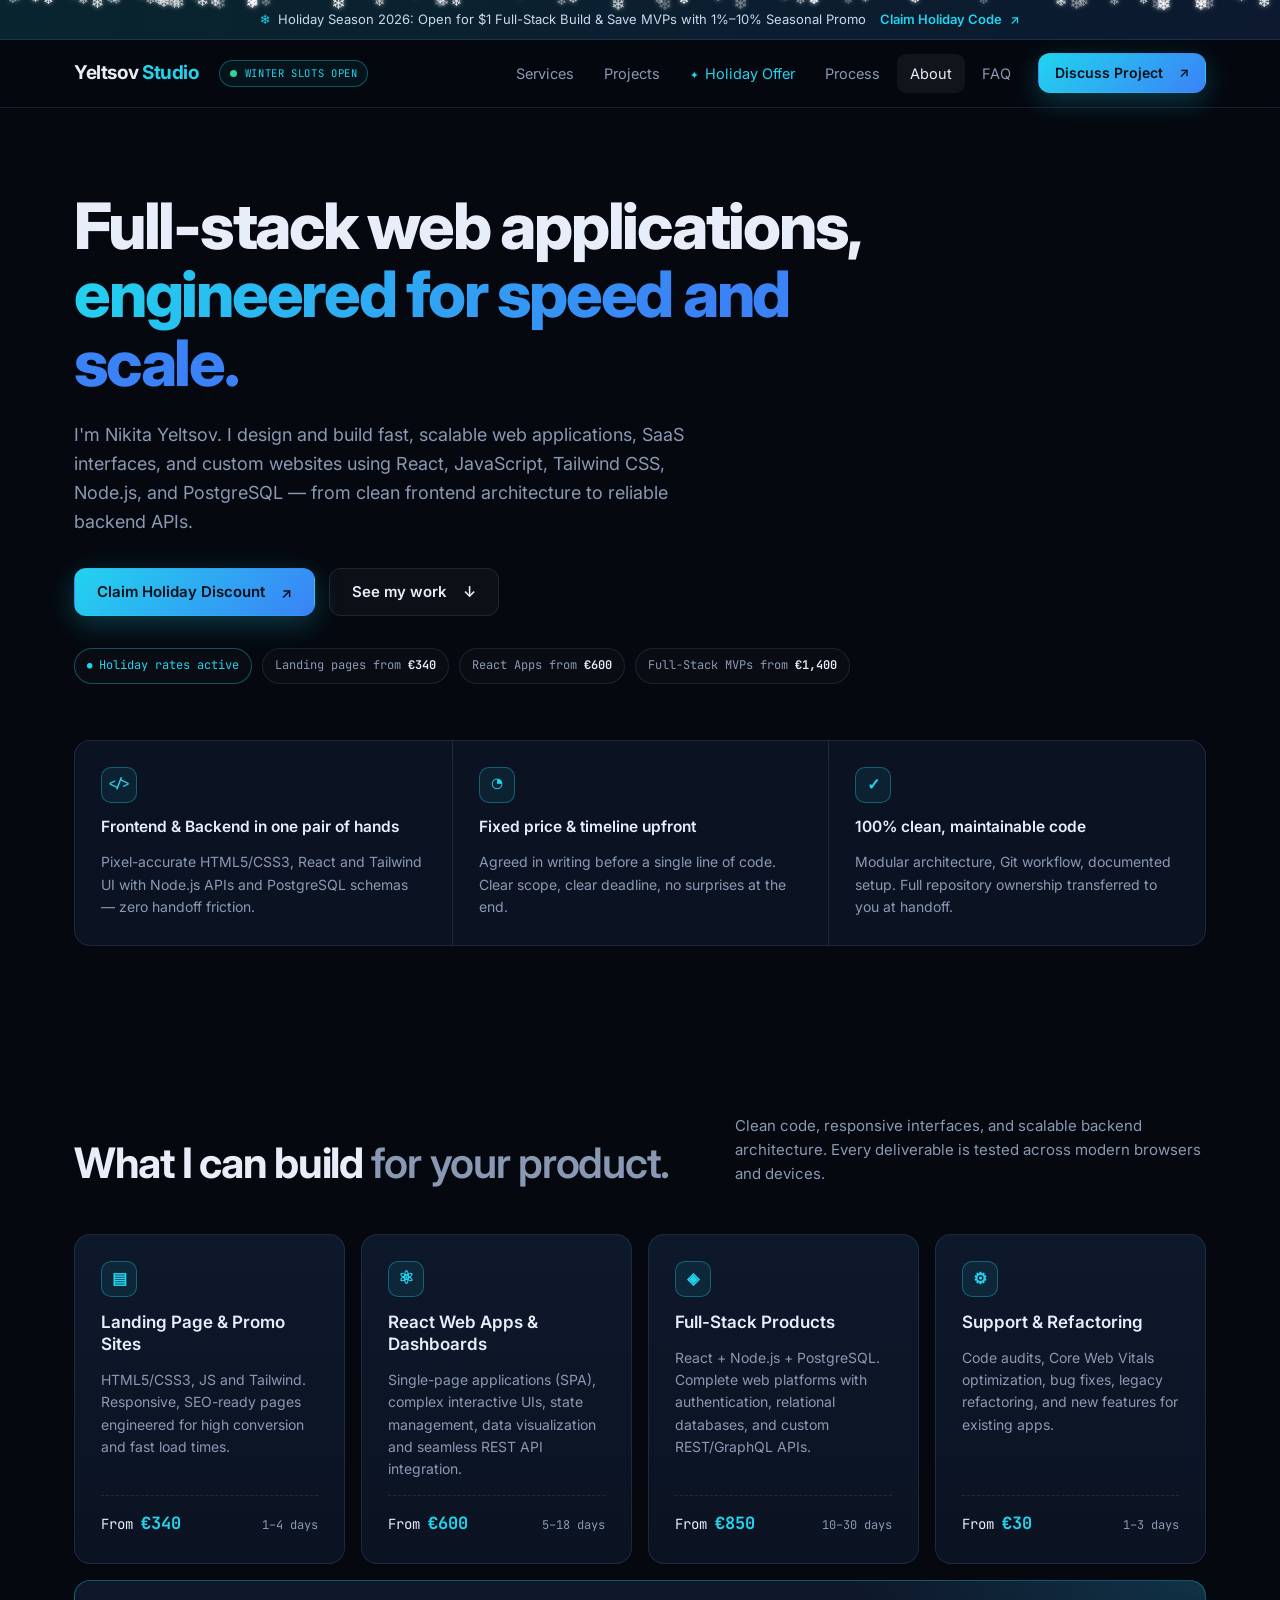
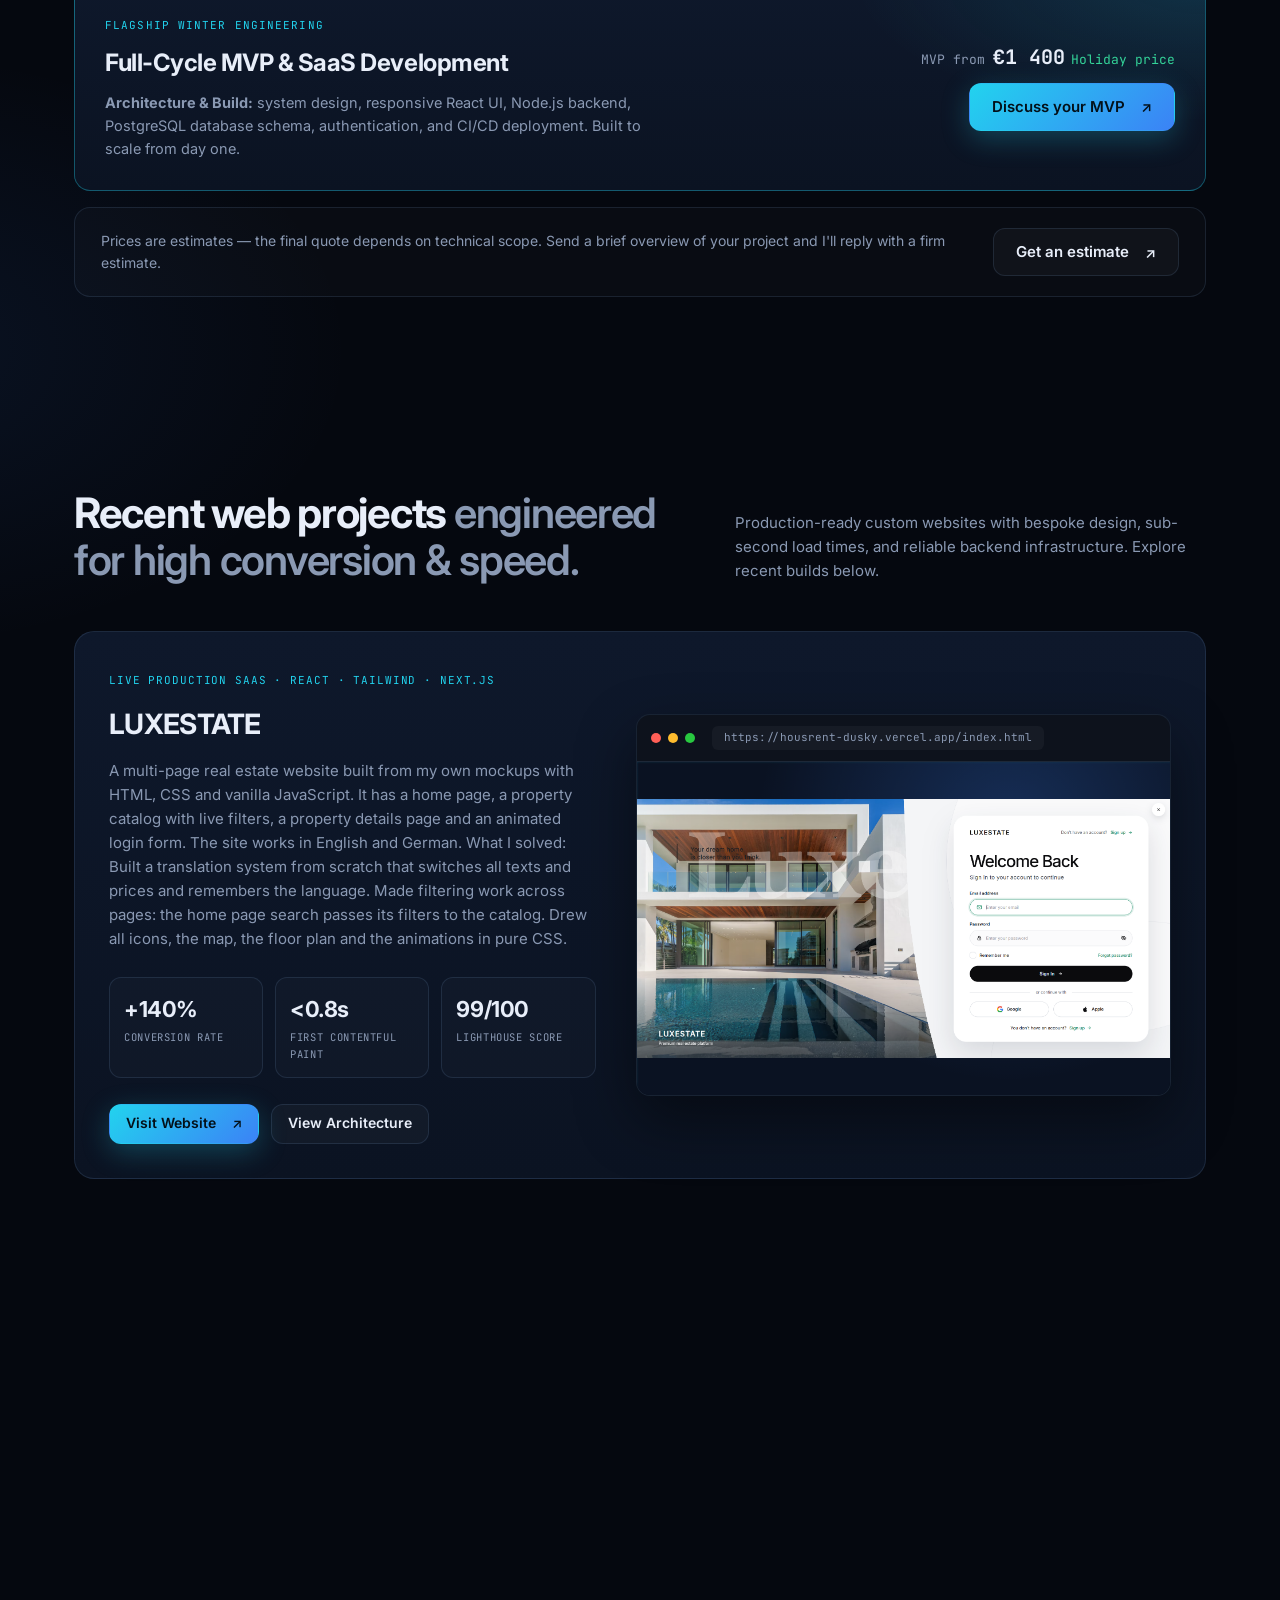
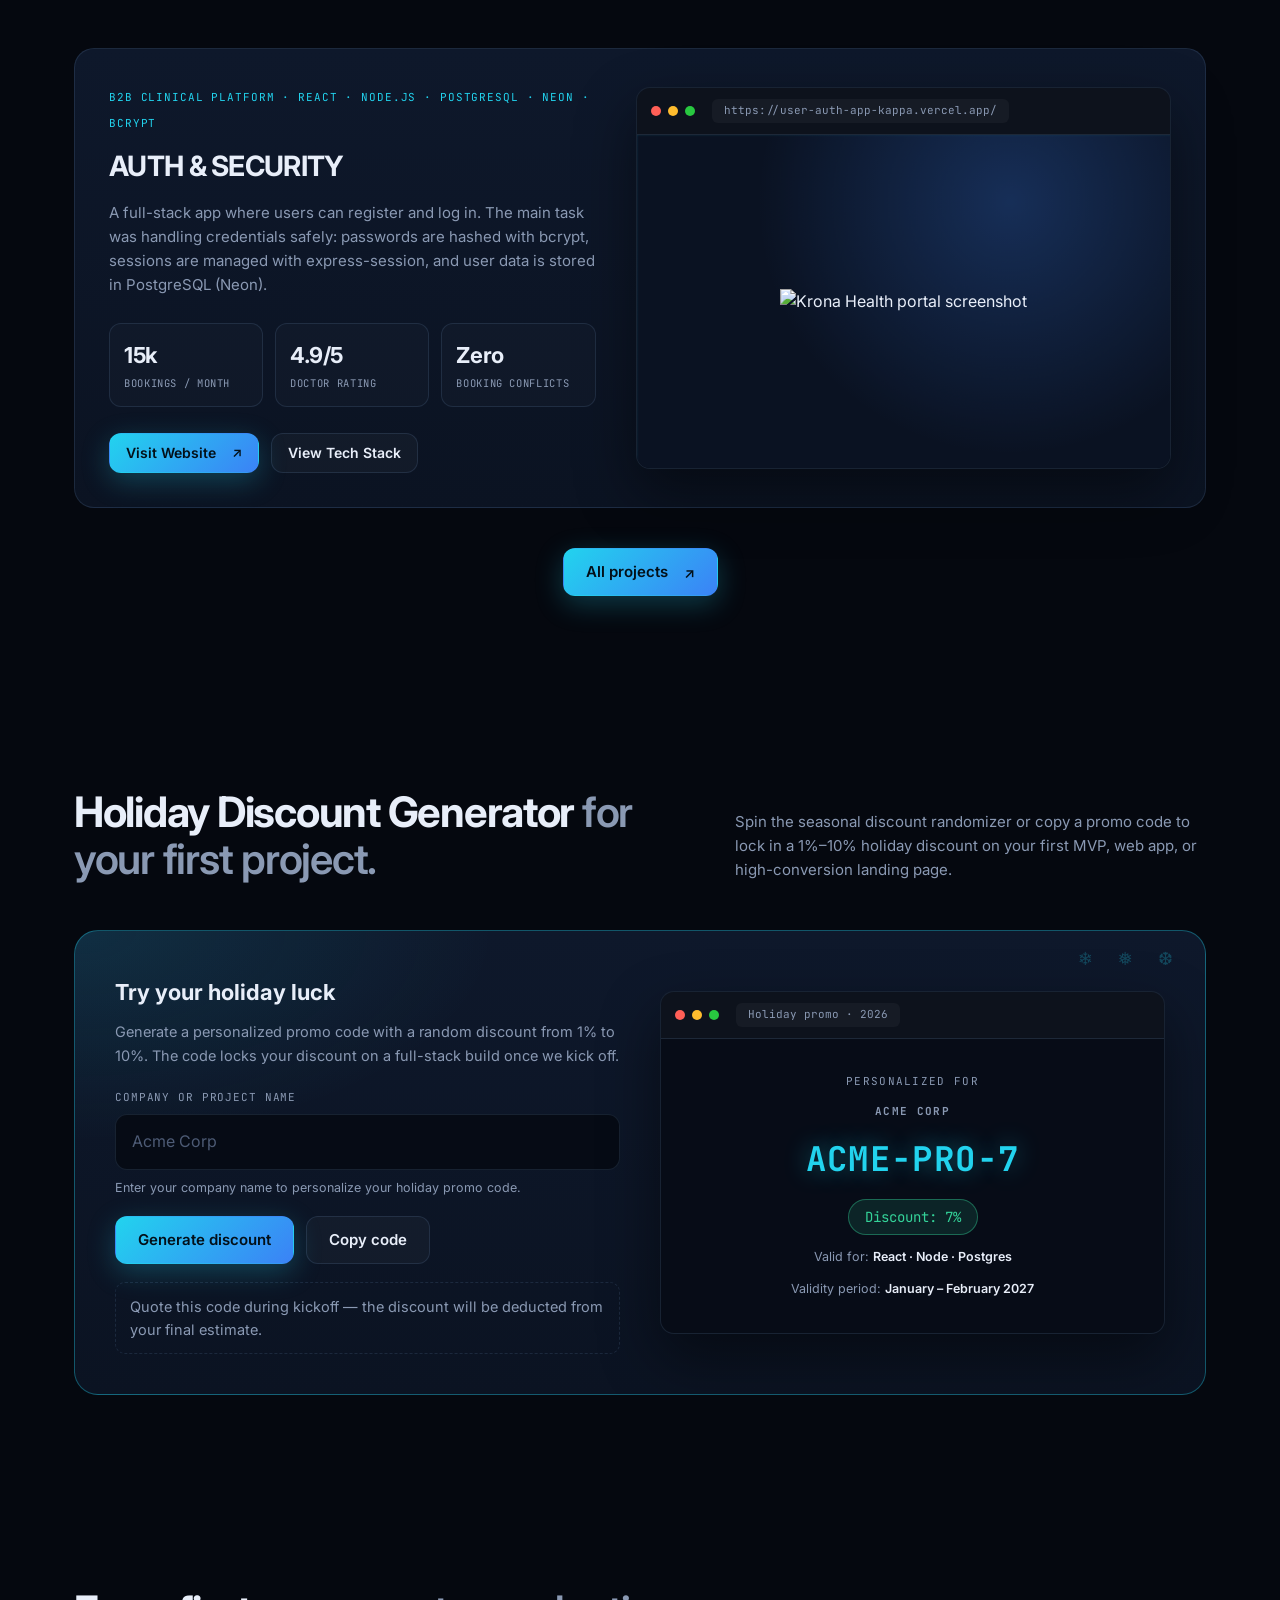
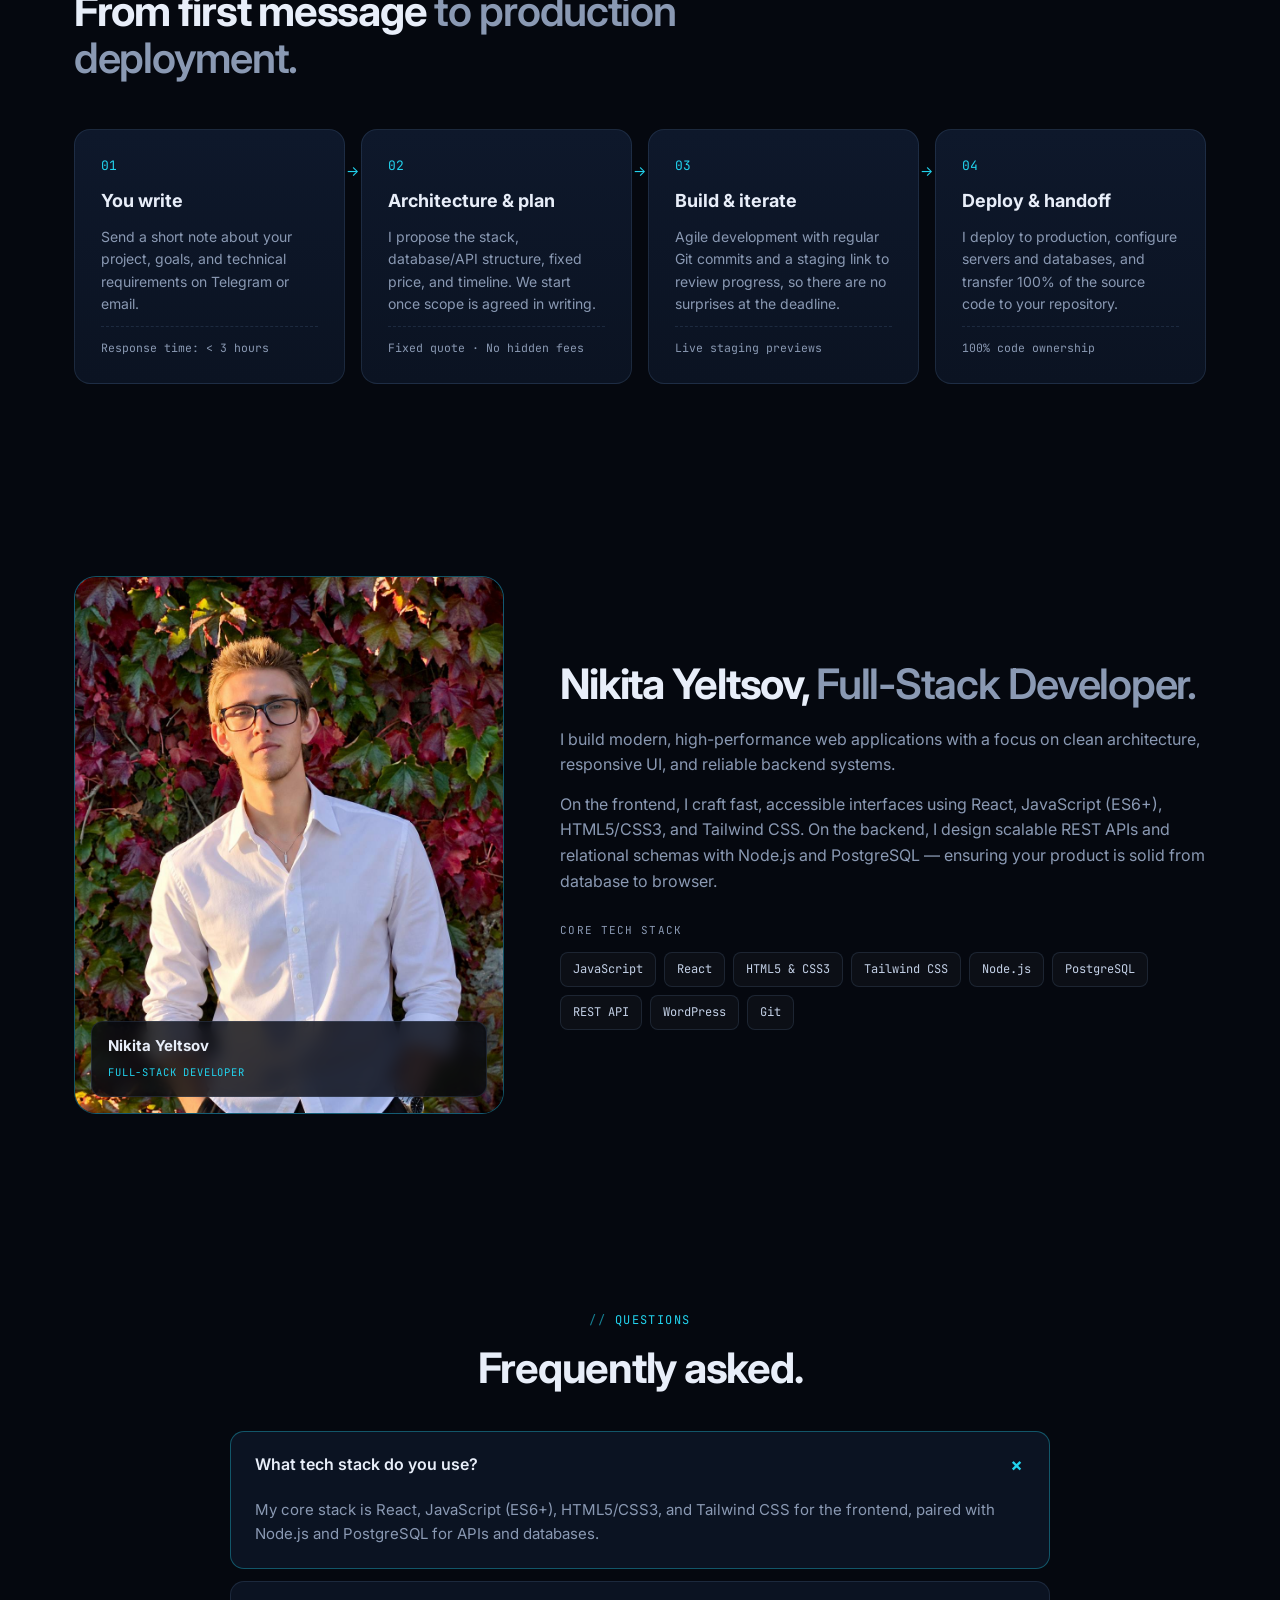
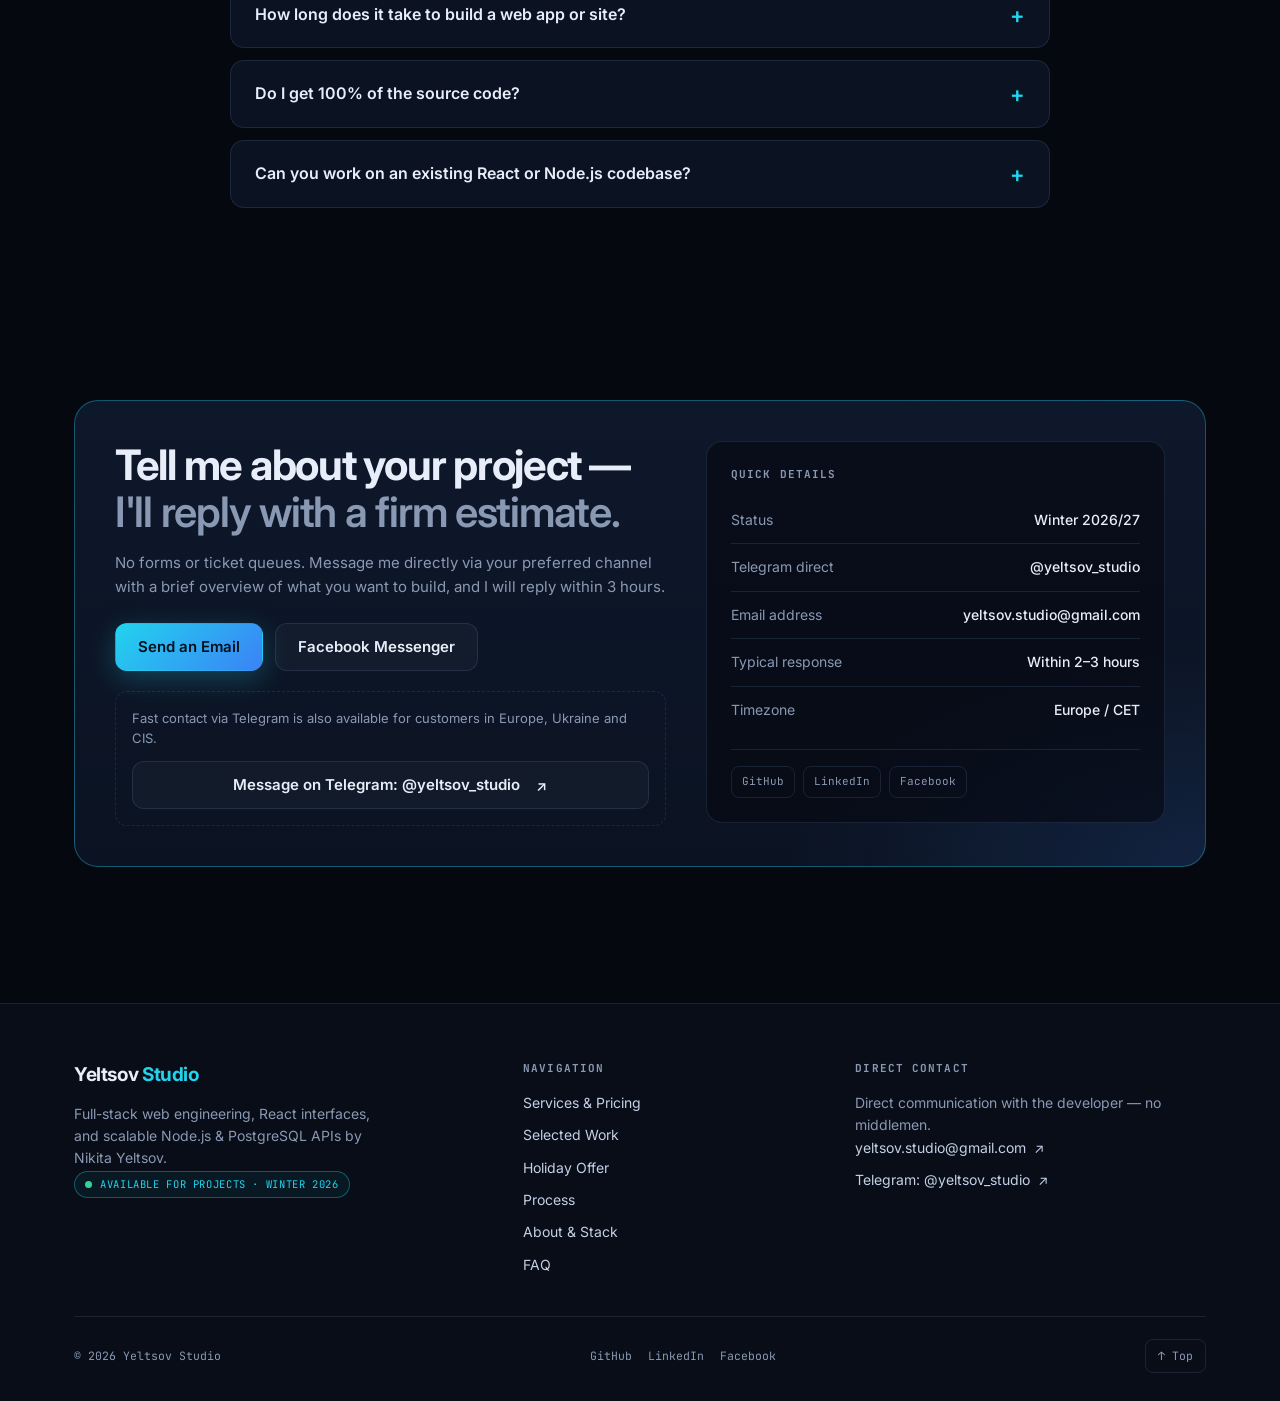
==== commit d30d2046: "new pro" ====
--- a/index.html
+++ b/index.html
@@ -183,7 +183,8 @@
             </div>
             <div class="project__media">
               <div class="browser">
-                <div class="browser__bar"><i></i><i></i><i></i><span class="browser__url">https://housrent-dusky.vercel.app/index.html</span></div>
+                <div class="browser__bar"><i></i><i></i><i></i><span
+                    class="browser__url">https://housrent-dusky.vercel.app/index.html</span></div>
                 <div class="shot shot--apexflow has-photo">
                   <img src="img/1.png" alt="ApexFlow website screenshot" loading="lazy">
                 </div>
@@ -194,32 +195,25 @@
           <article class="project reveal">
             <div class="project__info">
               <span class="project__tag">E-commerce store · HTML · CSS · JavaScript · Vercel</span>
-              <h3>KLIP & RO</h3>
-              <p>What the site is for: a modern hair salon website. It presents the services and prices, the team, a
-                photo gallery and contact details, and lets clients book an appointment online. Decisions you made: You
-                designed a simple pink mockup yourself and asked me to turn it into a full project. All visuals, icons
-                and animations are redrawn in CSS only, with no Tailwind and no inline styles. No JavaScript is written
-                inside the HTML. It lives in separate files and only toggles classes and text. The site is multi-page:
-                every item in the menu (Home, Services, About, Gallery, Contact) became a real page filled with text.
-                Images are linked by URL, and the site language is English. You wanted something unusual with a clear
-                structure: a neon sign, a marquee, a style quiz, a booking wizard and a lightbox gallery</p>
+              <h3>Agriculture Brand</h3>
+              <p>A small project created based on a web designer’s mockup—a collaboration of sorts. My task was to
+                implement the visual style and animations.</p>
               <div class="metrics">
                 <div class="metric"><b>12k+</b><span>Active shoppers</span></div>
                 <div class="metric"><b>99.9%</b><span>Uptime</span></div>
                 <div class="metric"><b>&lt;150ms</b><span>Cart sync</span></div>
               </div>
               <div class="project__actions">
-                <a class="btn btn--primary btn--sm arrow" href="https://hairsalon-pi.vercel.app">Visit Website</a>
-                <a class="btn btn--ghost btn--sm" href="https://github.com/NikitaYmedia/HAIRSALON">View Tech Stack</a>
+                <a class="btn btn--primary btn--sm arrow" href="https://ferm-lyart.vercel.app/#top">Visit Website</a>
               </div>
             </div>
             <div class="project__media">
               <div class="browser">
-                <div class="browser__bar"><i></i><i></i><i></i><span class="browser__url">https://hairsalon-pi.vercel.app</span>
+                <div class="browser__bar"><i></i><i></i><i></i><span
+                    class="browser__url">https://hairsalon-pi.vercel.app</span>
                 </div>
                 <div class="shot shot--nordic has-photo">
-                  <img src="https://frontend-nikita-yeltsov.vercel.app/img/123123.png"
-                    alt="Nordic Crafted store screenshot" loading="lazy">
+                  <img src="img/image.png" alt="Nordic Crafted store screenshot" loading="lazy">
                 </div>
               </div>
             </div>
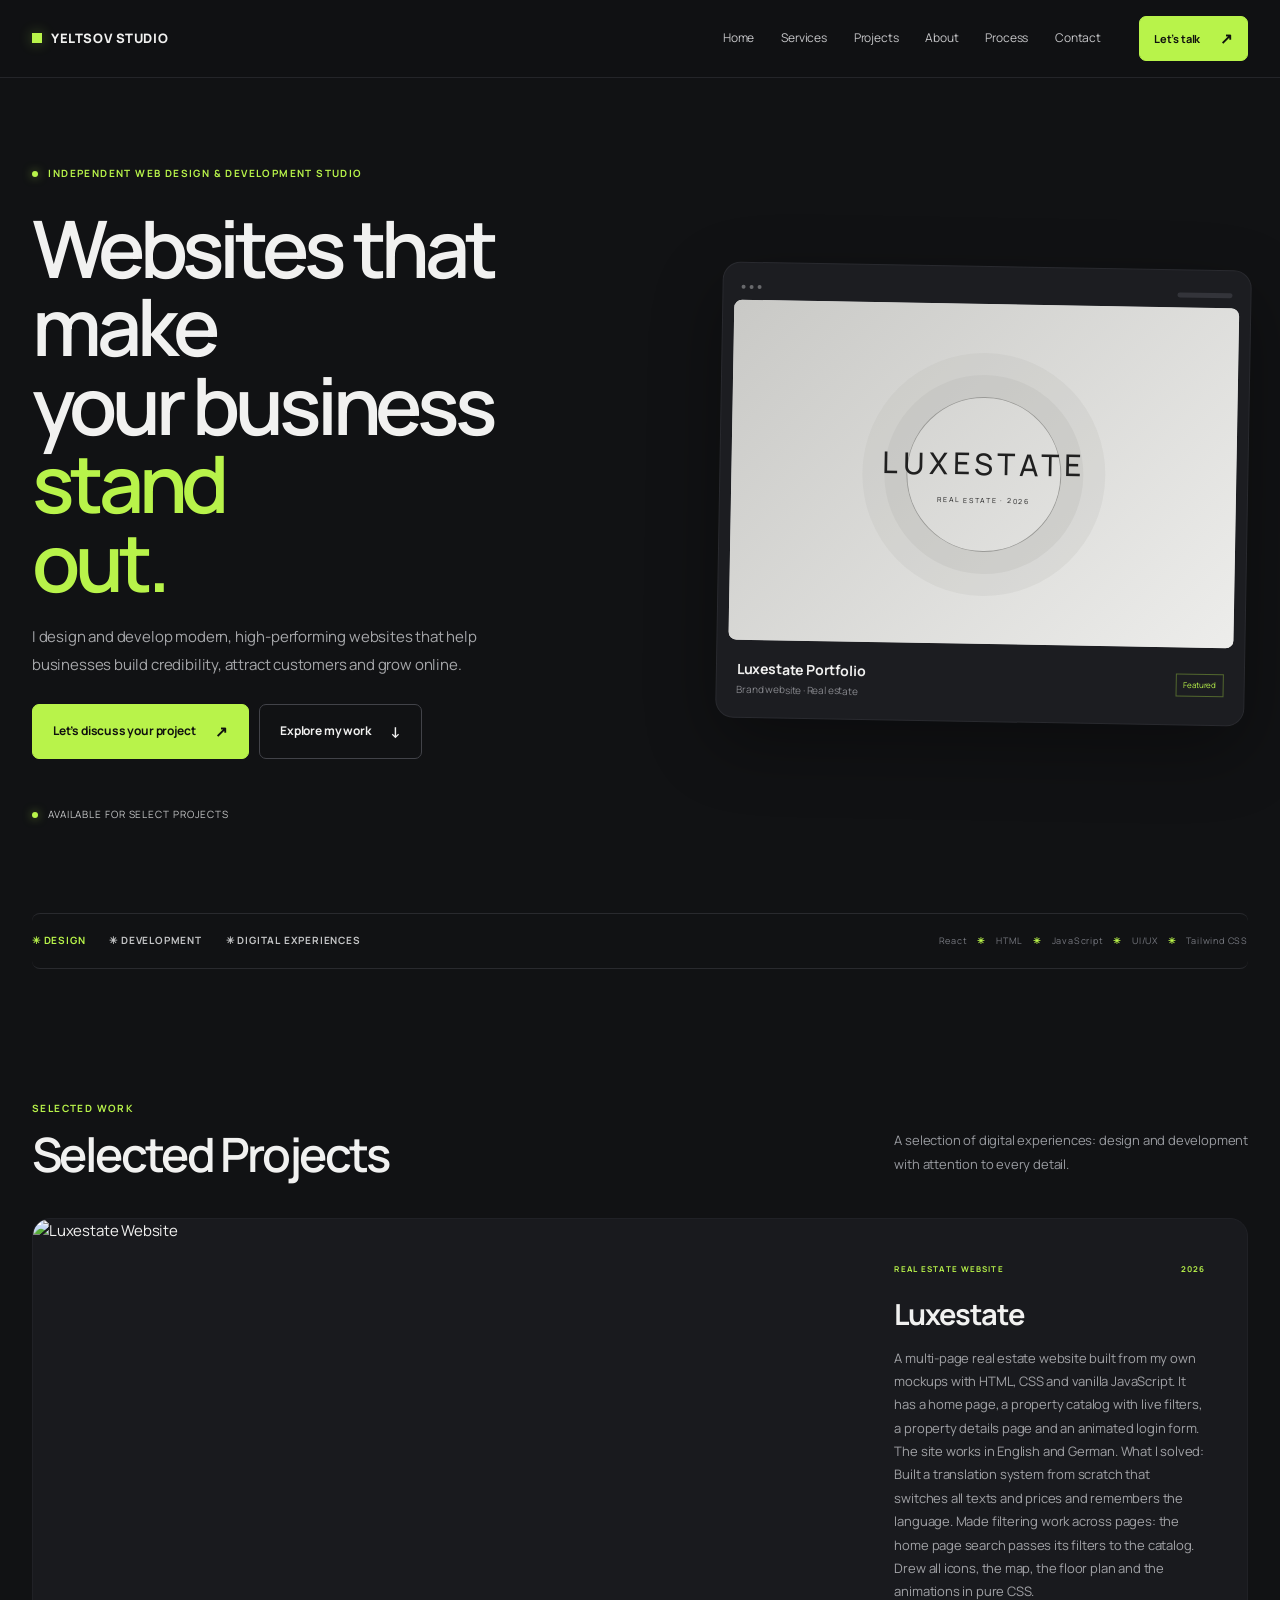
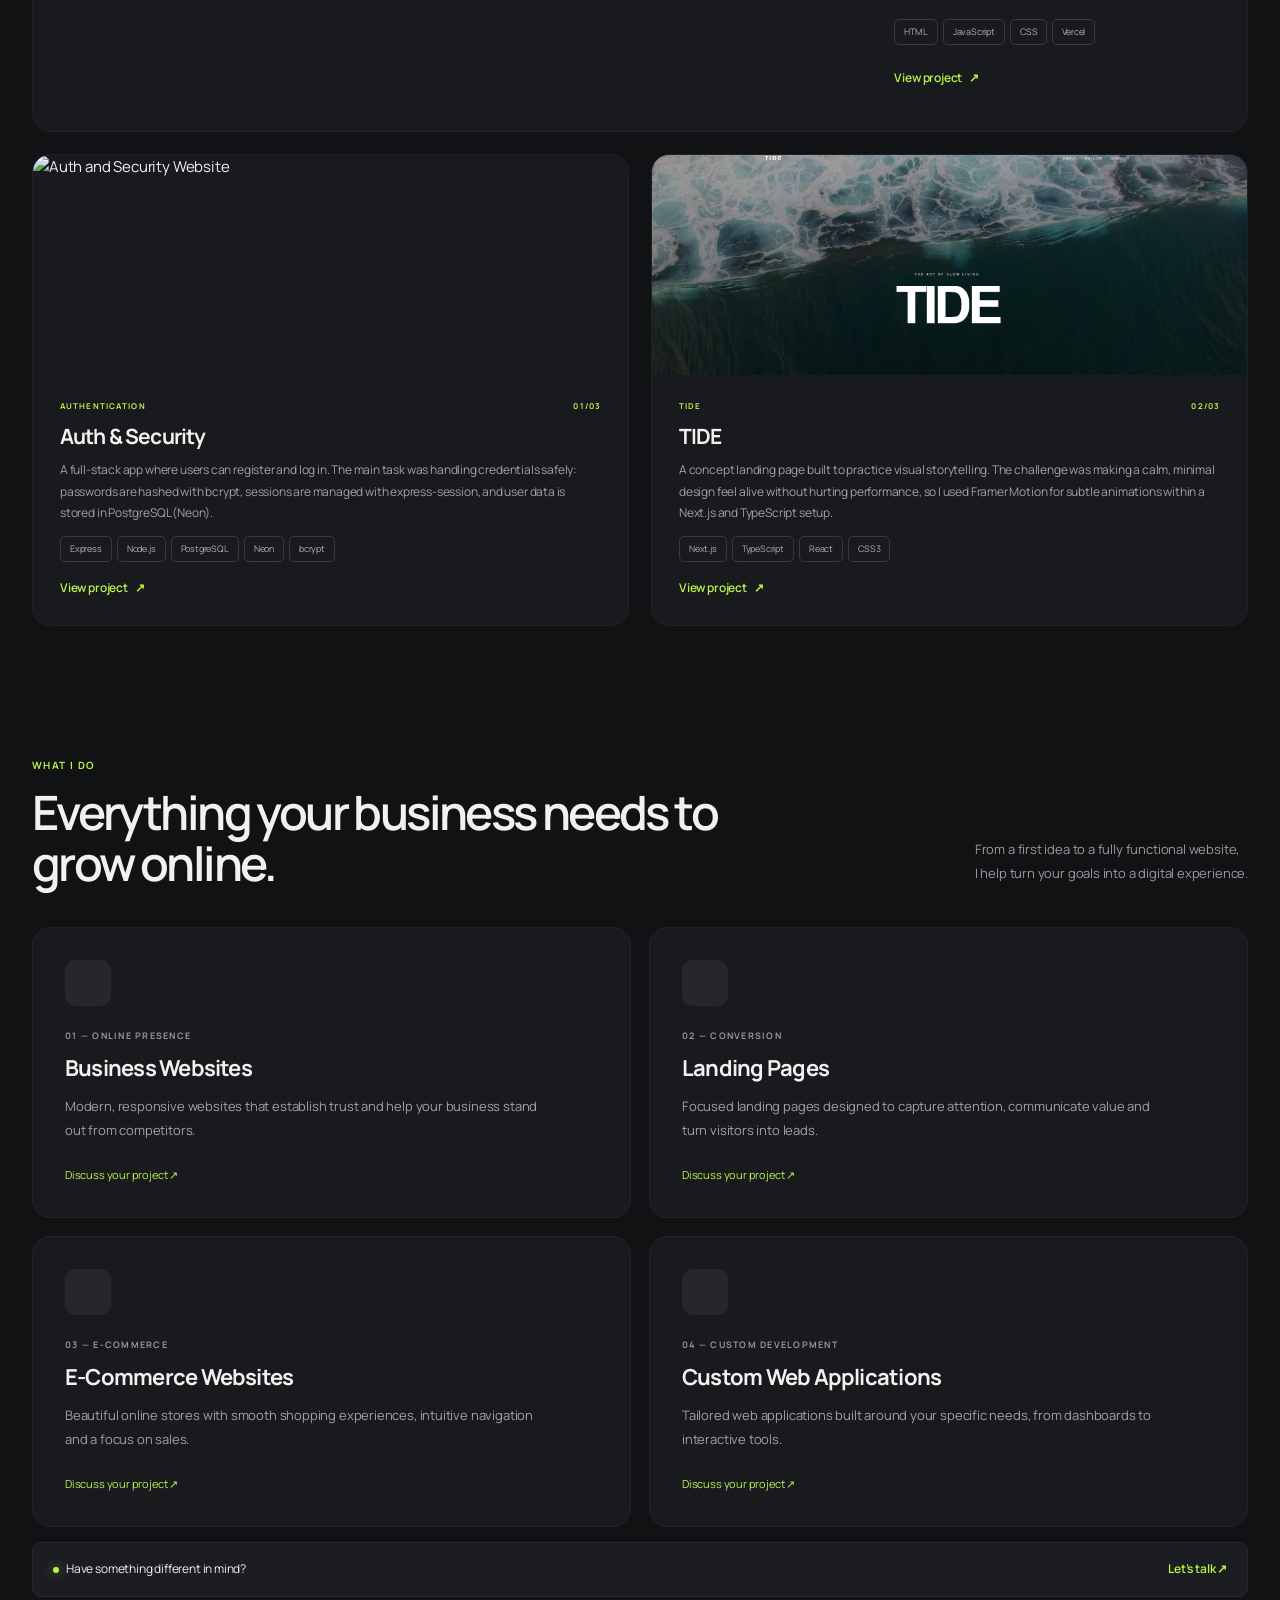
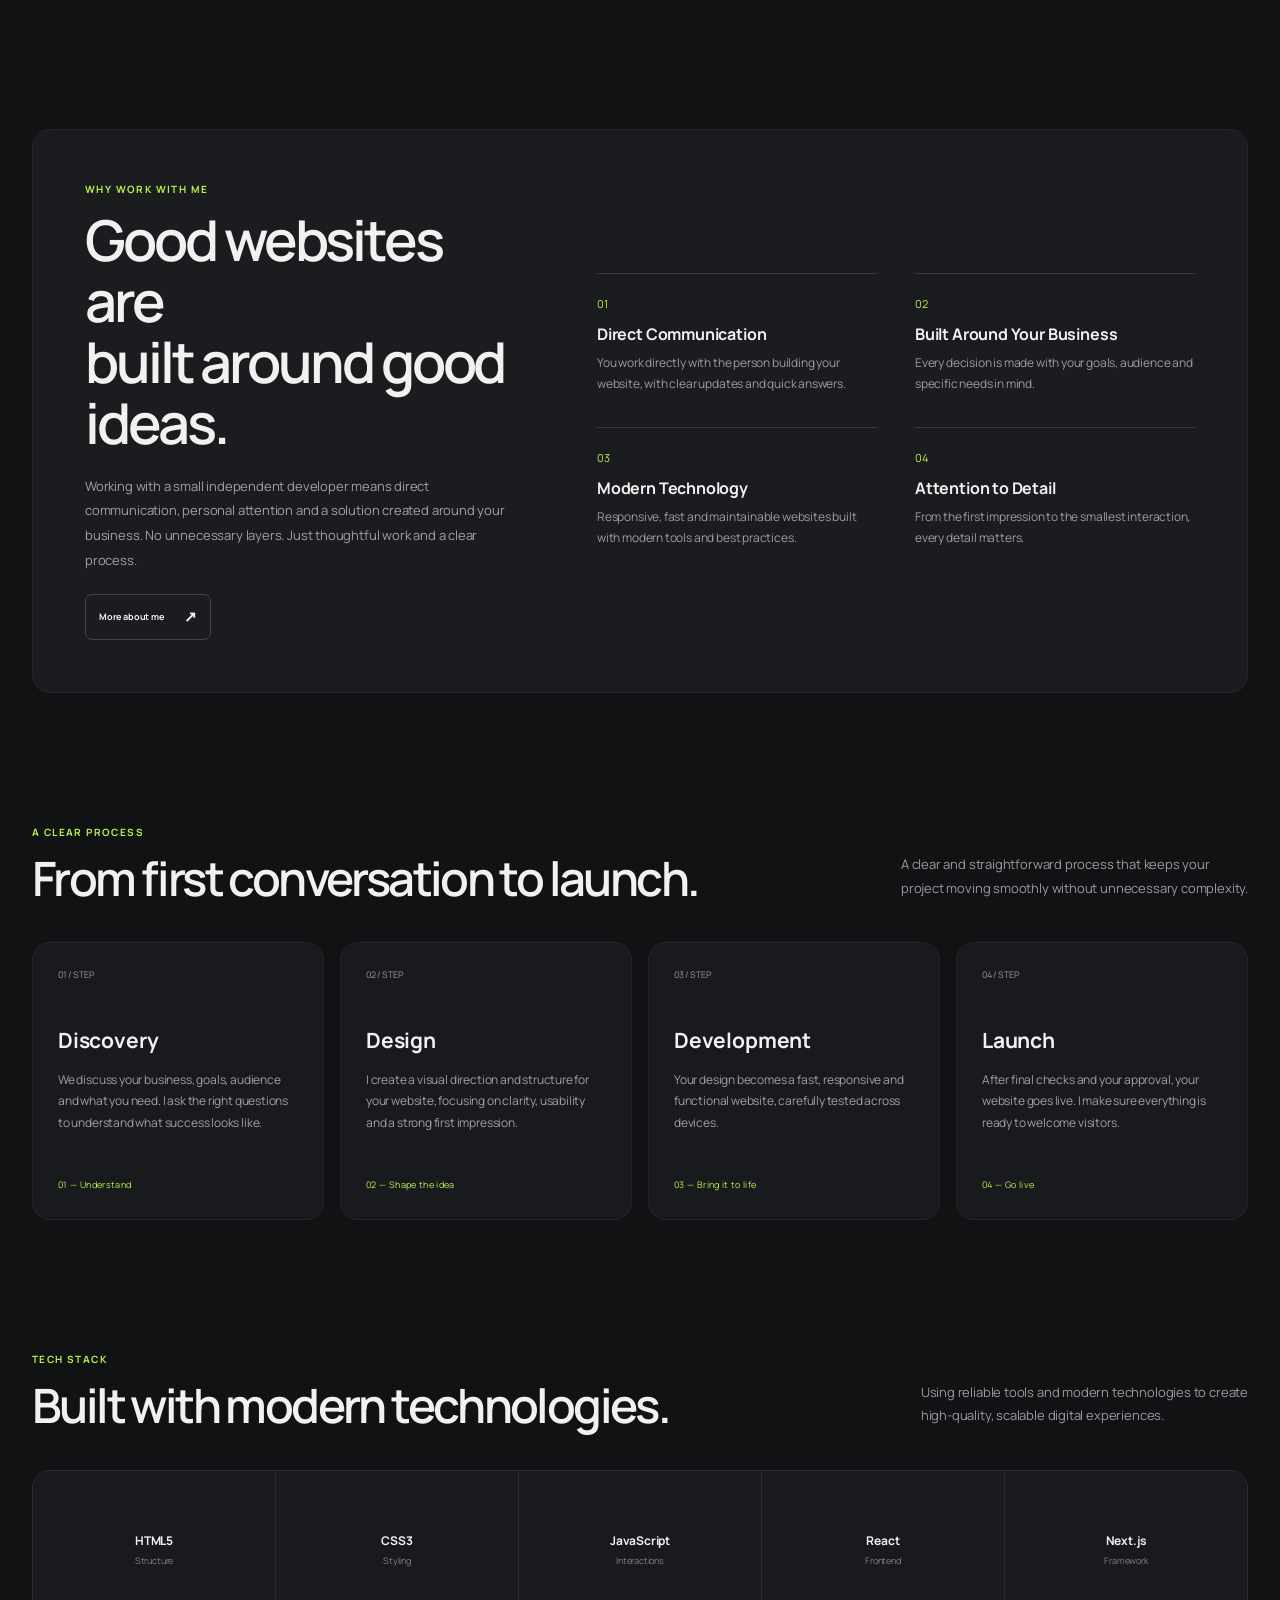
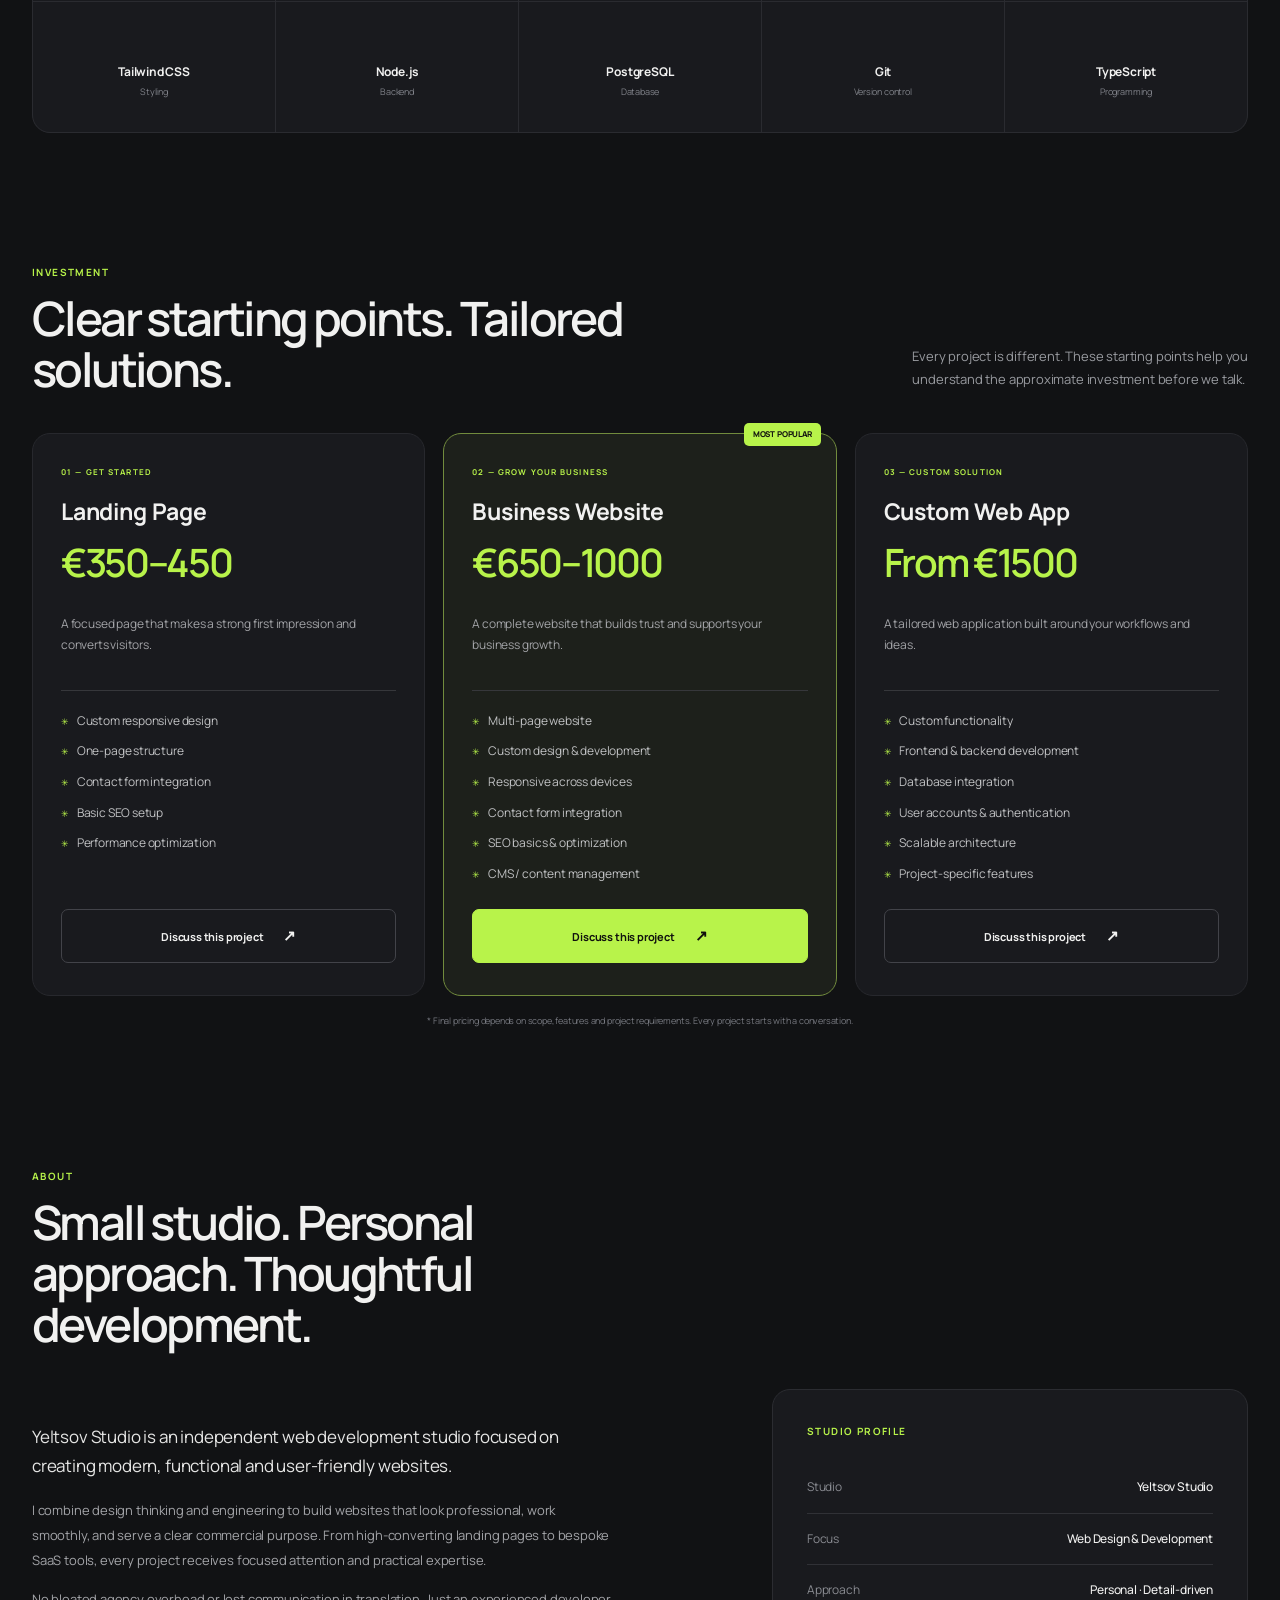
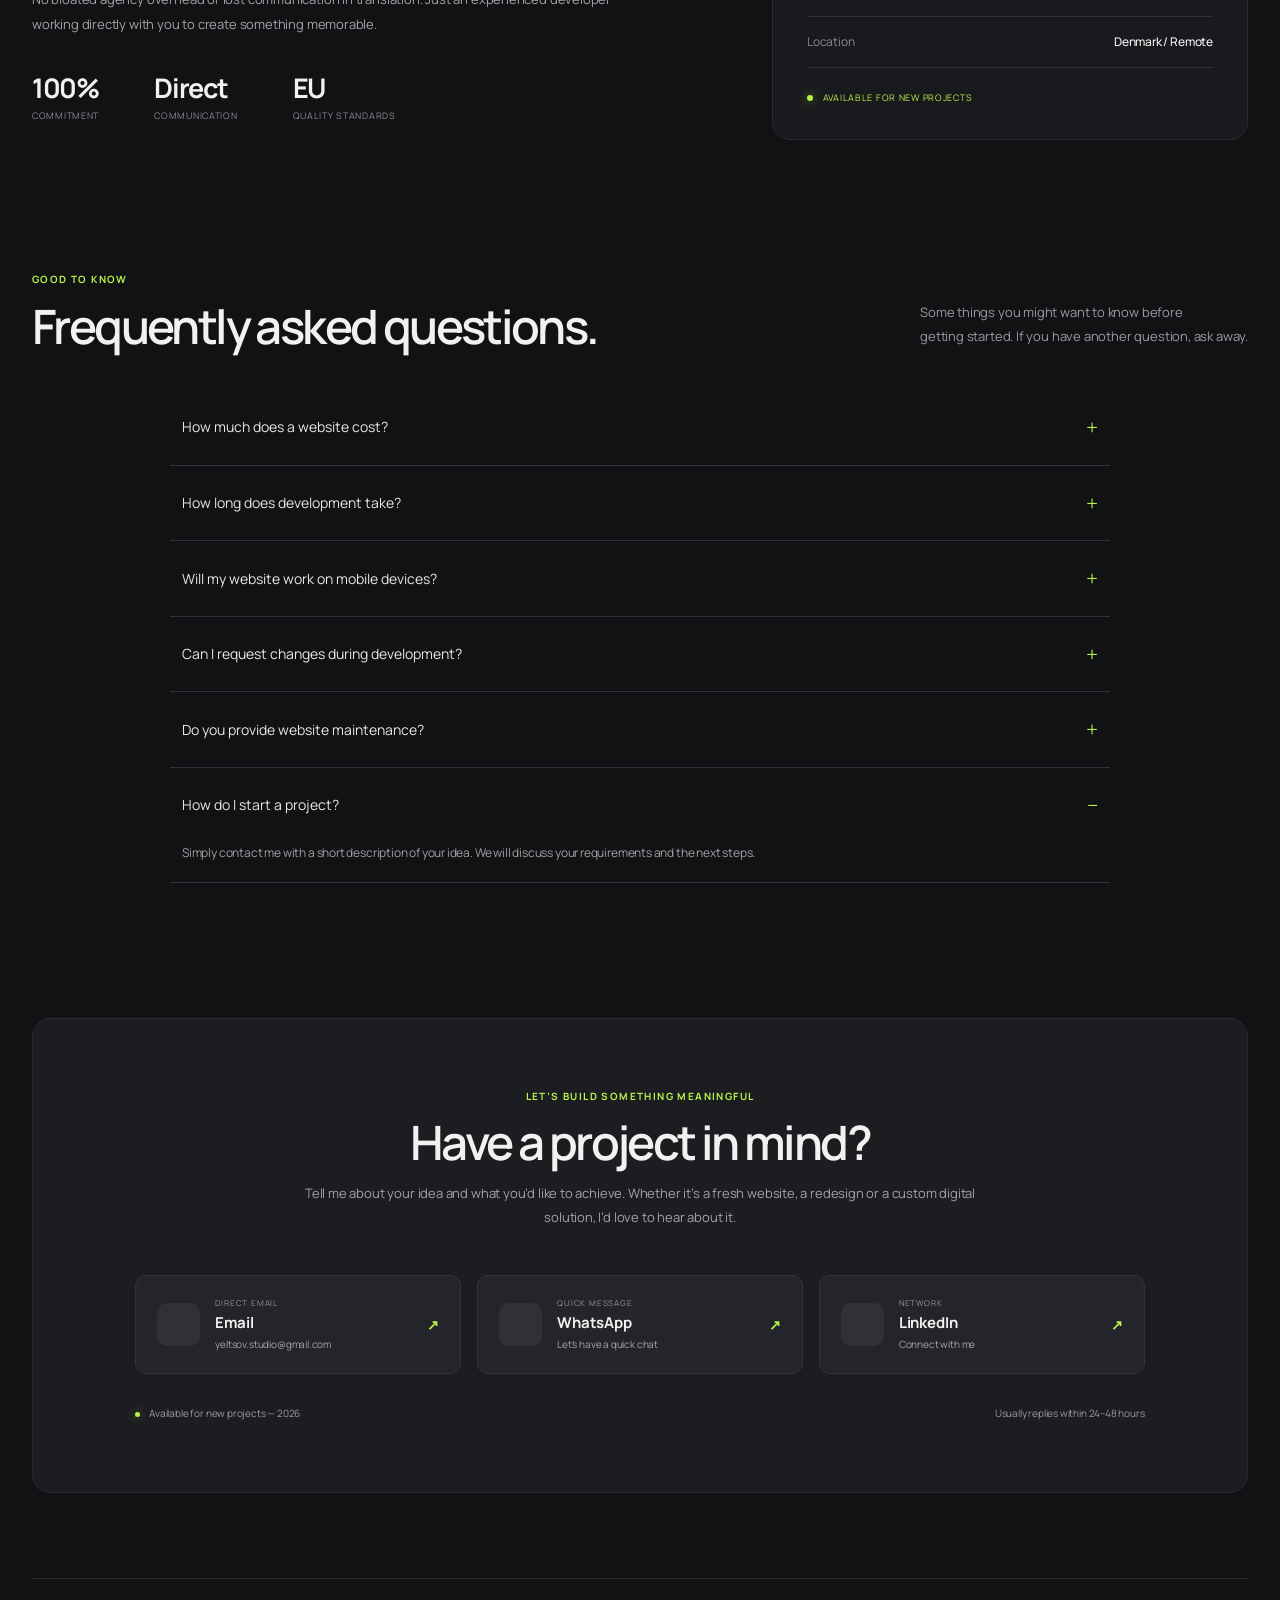
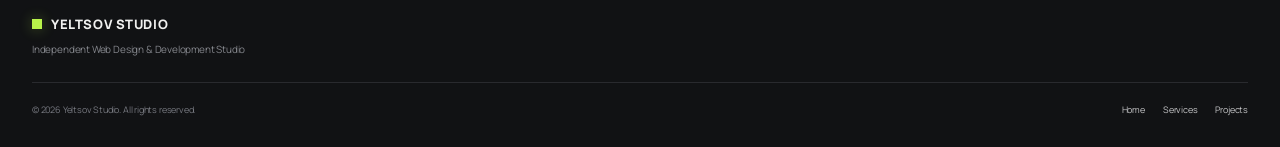
==== commit 64e7b93e: "-" ====
--- a/index.html
+++ b/index.html
@@ -3,516 +3,446 @@
 
 <head>
   <meta charset="UTF-8">
-  <meta name="viewport" content="width=device-width, initial-scale=1">
-  <title>Yeltsov Studio — Full-stack web applications</title>
+  <meta name="viewport" content="width=device-width, initial-scale=1.0">
+  <meta name="theme-color" content="#111214">
   <meta name="description"
-    content="Nikita Yeltsov — full-stack developer. React, JavaScript, Node.js and PostgreSQL: landing pages, web apps, dashboards and SaaS MVPs.">
-  <meta name="theme-color" content="#05080f">
-  <link rel="stylesheet" href="css/style.css">
+    content="Yeltsov Studio — thoughtful websites and digital experiences for growing businesses.">
+  <title>Yeltsov Studio — Websites that make your business stand out</title>
+  <link rel="preconnect" href="https://fonts.googleapis.com">
+  <link rel="preconnect" href="https://fonts.gstatic.com" crossorigin>
+  <link href="https://fonts.googleapis.com/css2?family=Manrope:wght@400;500;600;700;800&display=swap" rel="stylesheet">
+  <link rel="stylesheet" href="style.css">
 </head>
 
 <body>
-
-  <div class="topbar">
-    <div class="topbar__inner">
-      <span class="topbar__text topbar__tree">Holiday Season 2026: Open for $1 Full-Stack Build &amp; Save MVPs with
-        1%–10% Seasonal Promo</span>
-      <a class="topbar__link arrow" href="#holiday">Claim Holiday Code</a>
+  <div class="scroll-progress" aria-hidden="true"></div>
+  <header class="site-header">
+    <a class="brand" href="#home" aria-label="Yeltsov Studio home"><span class="brand-mark"></span><span>YELTSOV
+        STUDIO</span></a>
+    <button class="menu-toggle" aria-label="Open navigation" aria-expanded="false"><span></span><span></span></button>
+    <nav class="main-nav" aria-label="Main navigation">
+      <a href="#home">Home</a><a href="#services">Services</a><a href="#projects">Projects</a><a
+        href="#about">About</a><a href="#process">Process</a><a href="#contact">Contact</a>
+    </nav>
+    <div class="header-actions"><a class="button button-small" href="#contact">Let’s talk <span>↗</span></a>
+  </header>
+
+  <main>
+    <section class="hero section-wrap" id="home">
+      <div class="hero-copy">
+        <div class="eyebrow"><span class="status-dot"></span> INDEPENDENT WEB DESIGN & DEVELOPMENT STUDIO</div>
+        <h1>Websites that make<br>your business <em>stand<br>out.</em></h1>
+        <p class="hero-lead">I design and develop modern, high-performing websites that help businesses build
+          credibility, attract customers and grow online.</p>
+        <div class="hero-buttons"><a class="button" href="#contact">Let’s discuss your project <span>↗</span></a><a
+            class="button button-ghost" href="#projects">Explore my work <span>↓</span></a></div>
+        <div class="hero-note"><span class="status-dot"></span> AVAILABLE FOR SELECT PROJECTS</div>
+      </div>
+      <div class="hero-preview">
+        <div class="browser-bar"><span></span><span></span><span></span><i></i></div>
+        <div class="preview-screen">
+          <div class="preview-art"><span class="preview-orbit"></span><span
+              class="preview-word">LUXESTATE</span><small>REAL ESTATE · 2026</small></div>
+        </div>
+        <div class="preview-caption">
+          <div><strong>Luxestate Portfolio</strong><small>Brand website · Real estate</small></div><span
+            class="tag">Featured</span>
+        </div>
+      </div>
+    </section>
+
+    <div class="ticker section-wrap"><span>✳ DESIGN</span><span>✳ DEVELOPMENT</span><span>✳ DIGITAL EXPERIENCES</span>
+      <div class="ticker-right">React <b>✳</b> HTML <b>✳</b> JavaScript <b>✳</b> UI/UX <b>✳</b> Tailwind CSS</div>
     </div>
-  </div>
-
-  <header class="header">
-    <div class="container header__inner">
-      <a class="logo" href="#top">Yeltsov <span>Studio</span></a>
-      <span class="status">Winter slots open</span>
-
-      <button class="burger" id="burger" type="button" aria-label="Open menu" aria-expanded="false"
-        aria-controls="nav"></button>
-
-      <nav class="nav" id="nav" aria-label="Main">
-        <a class="nav__link" href="#services">Services</a>
-        <a class="nav__link" href="#projects">Projects</a>
-        <a class="nav__link nav__link--holiday" href="#holiday">Holiday Offer</a>
-        <a class="nav__link" href="#process">Process</a>
-        <a class="nav__link" href="#about">About</a>
-        <a class="nav__link" href="#faq">FAQ</a>
-        <span class="header__cta"><a class="btn btn--primary btn--sm arrow" href="#contact">Discuss Project</a></span>
-      </nav>
-    </div>
-  </header>
-
-  <main id="top">
-
-    <!-- HERO -->
-    <section class="hero">
-      <div class="container">
-        <h1 class="hero__title reveal">Full-stack web applications, <span class="grad">engineered for speed and
-            scale.</span></h1>
-        <p class="hero__lead reveal">I'm Nikita Yeltsov. I design and build fast, scalable web applications, SaaS
-          interfaces, and custom websites using React, JavaScript, Tailwind CSS, Node.js, and PostgreSQL — from clean
-          frontend architecture to reliable backend APIs.</p>
-        <div class="hero__actions reveal">
-          <a class="btn btn--primary arrow" href="#holiday">Claim Holiday Discount</a>
-          <a class="btn btn--ghost arrow-down" href="#projects">See my work</a>
-        </div>
-        <div class="hero__chips reveal">
-          <span class="chip chip--live">Holiday rates active</span>
-          <span class="chip">Landing pages from <b>€340</b></span>
-          <span class="chip">React Apps from <b>€600</b></span>
-          <span class="chip">Full-Stack MVPs from <b>€1,400</b></span>
-        </div>
-
-        <div class="features reveal">
-          <div class="feature">
-            <span class="ico ico--code" aria-hidden="true"></span>
-            <h3>Frontend &amp; Backend in one pair of hands</h3>
-            <p>Pixel-accurate HTML5/CSS3, React and Tailwind UI with Node.js APIs and PostgreSQL schemas — zero handoff
-              friction.</p>
-          </div>
-          <div class="feature">
-            <span class="ico ico--clock" aria-hidden="true"></span>
-            <h3>Fixed price &amp; timeline upfront</h3>
-            <p>Agreed in writing before a single line of code. Clear scope, clear deadline, no surprises at the end.</p>
-          </div>
-          <div class="feature">
-            <span class="ico ico--check" aria-hidden="true"></span>
-            <h3>100% clean, maintainable code</h3>
-            <p>Modular architecture, Git workflow, documented setup. Full repository ownership transferred to you at
-              handoff.</p>
-          </div>
-        </div>
-      </div>
-    </section>
-
-    <!-- SERVICES -->
-    <section class="section" id="services">
-      <div class="container">
-        <div class="section__head">
-          <div class="reveal">
-            <h2 class="section__title">What I can build <span>for your product.</span></h2>
-          </div>
-          <p class="section__lead reveal">Clean code, responsive interfaces, and scalable backend architecture. Every
-            deliverable is tested across modern browsers and devices.</p>
-        </div>
-
-        <div class="cards">
-          <article class="card reveal">
-            <span class="ico ico--page" aria-hidden="true"></span>
-            <h3>Landing Page &amp; Promo Sites</h3>
-            <p>HTML5/CSS3, JS and Tailwind. Responsive, SEO-ready pages engineered for high conversion and fast load
-              times.</p>
-            <div class="card__foot"><span class="price">From <b>€340</b></span><span class="days">1–4 days</span></div>
+
+
+    <section class="section section-wrap" id="projects">
+      <div class="section-heading">
+        <div>
+          <div class="eyebrow">SELECTED WORK</div>
+          <h2>Selected Projects</h2>
+        </div>
+        <p>A selection of digital experiences: design and development<br>with attention to every detail.</p>
+      </div>
+
+      <article class="project-feature reveal">
+        <div class="project-image">
+          <img src="https://yeltsovstudio.vercel.app/img/1.png" alt="Luxestate Website">
+        </div>
+
+        <div class="project-info">
+          <div class="eyebrow">REAL ESTATE WEBSITE <span>2026</span></div>
+          <h3>Luxestate</h3>
+          <p>A multi-page real estate website built from my own mockups with HTML, CSS and vanilla JavaScript. It has a
+            home page, a property catalog with live filters, a property details page and an animated login form. The
+            site works in English and German. What I solved: Built a translation system from scratch that switches all
+            texts and prices and remembers the language. Made filtering work across pages: the home page search passes
+            its filters to the catalog. Drew all icons, the map, the floor plan and the animations in pure CSS.</p>
+          <div class="chips">
+            <span>HTML</span>
+            <span>JavaScript</span>
+            <span>CSS</span>
+            <span>Vercel</span>
+          </div>
+          <a class="text-link" href="https://housrent-dusky.vercel.app/index.html">View project <span>↗</span></a>
+        </div>
+      </article>
+
+      <div class="project-grid">
+        <article class="project-card reveal">
+          <div class="project-image">
+            <img src="https://frontend-nikita-yeltsov.vercel.app/img/image%20copy%203.png"
+              alt="Auth and Security Website">
+          </div>
+          <div class="project-info">
+            <div class="eyebrow">AUTHENTICATION <span>01/03</span></div>
+            <h3>Auth & Security</h3>
+            <p>A full-stack app where users can register and log in. The main task was handling credentials safely:
+              passwords are hashed with bcrypt, sessions are managed with express-session, and user data is stored in
+              PostgreSQL (Neon).</p>
+            <div class="chips">
+              <span>Express</span>
+              <span>Node.js</span>
+              <span>PostgreSQL</span>
+              <span>Neon</span>
+              <span>bcrypt</span>
+            </div>
+            <a class="text-link" href="https://user-auth-app-kappa.vercel.app/login.html">View project
+              <span>↗</span></a>
+          </div>
+        </article>
+
+        <article class="project-card reveal">
+          <div class="project-image">
+            <img src="image.png" alt="Medicare Website">
+          </div>
+          <div class="project-info">
+            <div class="eyebrow">TIDE<span>02/03</span></div>
+            <h3>TIDE</h3>
+            <p>A concept landing page built to practice visual storytelling. The challenge was making a calm, minimal
+              design feel alive without hurting performance, so I used Framer Motion for subtle animations within a
+              Next.js and TypeScript setup.</p>
+            <div class="chips">
+              <span>Next.js</span>
+              <span>TypeScript</span>
+              <span>React</span>
+              <span>CSS3</span>
+            </div>
+            <a class="text-link" href="https://tide-topaz-three.vercel.app/">View project <span>↗</span></a>
+          </div>
+        </article>
+      </div>
+    </section>
+
+
+    <section class="section section-wrap" id="services">
+      <div class="section-heading">
+        <div>
+          <div class="eyebrow">WHAT I DO</div>
+          <h2>Everything your business needs to<br>grow online.</h2>
+        </div>
+        <p>From a first idea to a fully functional website,<br>I help turn your goals into a digital experience.</p>
+      </div>
+      <div class="service-grid">
+        <article class="service-card reveal">
+          <div class="service-icon"><i data-lucide="monitor"></i></div>
+          <div class="eyebrow">01 — ONLINE PRESENCE</div>
+          <h3>Business Websites</h3>
+          <p>Modern, responsive websites that establish trust and help your business stand out from competitors.</p><a
+            href="#contact">Discuss your project ↗</a>
+        </article>
+        <article class="service-card reveal">
+          <div class="service-icon"><i data-lucide="mouse-pointer-click"></i></div>
+          <div class="eyebrow">02 — CONVERSION</div>
+          <h3>Landing Pages</h3>
+          <p>Focused landing pages designed to capture attention, communicate value and turn visitors into leads.</p><a
+            href="#contact">Discuss your project ↗</a>
+        </article>
+        <article class="service-card reveal">
+          <div class="service-icon"><i data-lucide="shopping-bag"></i></div>
+          <div class="eyebrow">03 — E-COMMERCE</div>
+          <h3>E-Commerce Websites</h3>
+          <p>Beautiful online stores with smooth shopping experiences, intuitive navigation and a focus on sales.</p><a
+            href="#contact">Discuss your project ↗</a>
+        </article>
+        <article class="service-card reveal">
+          <div class="service-icon"><i data-lucide="code-2"></i></div>
+          <div class="eyebrow">04 — CUSTOM DEVELOPMENT</div>
+          <h3>Custom Web Applications</h3>
+          <p>Tailored web applications built around your specific needs, from dashboards to interactive tools.</p><a
+            href="#contact">Discuss your project ↗</a>
+        </article>
+      </div>
+      <a class="service-strip" href="#contact"><span class="status-dot"></span> Have something different in mind?
+        <strong>Let’s talk ↗</strong></a>
+    </section>
+
+    <section class="section section-wrap">
+      <div class="why-panel reveal">
+        <div class="why-intro">
+          <div class="eyebrow">WHY WORK WITH ME</div>
+          <h2>Good websites are<br>built around good<br>ideas.</h2>
+          <p>Working with a small independent developer means direct communication, personal attention and a solution
+            created around your business. No unnecessary layers. Just thoughtful work and a clear process.</p><a
+            class="button button-ghost" href="#about">More about me <span>↗</span></a>
+        </div>
+        <div class="why-grid">
+          <article><span>01</span>
+            <h3>Direct Communication</h3>
+            <p>You work directly with the person building your website, with clear updates and quick answers.</p>
           </article>
-          <article class="card reveal">
-            <span class="ico ico--react" aria-hidden="true"></span>
-            <h3>React Web Apps &amp; Dashboards</h3>
-            <p>Single-page applications (SPA), complex interactive UIs, state management, data visualization and
-              seamless REST API integration.</p>
-            <div class="card__foot"><span class="price">From <b>€600</b></span><span class="days">5–18 days</span></div>
+          <article><span>02</span>
+            <h3>Built Around Your Business</h3>
+            <p>Every decision is made with your goals, audience and specific needs in mind.</p>
           </article>
-          <article class="card reveal">
-            <span class="ico ico--stack" aria-hidden="true"></span>
-            <h3>Full-Stack Products</h3>
-            <p>React + Node.js + PostgreSQL. Complete web platforms with authentication, relational databases, and
-              custom REST/GraphQL APIs.</p>
-            <div class="card__foot"><span class="price">From <b>€850</b></span><span class="days">10–30 days</span>
-            </div>
+          <article><span>03</span>
+            <h3>Modern Technology</h3>
+            <p>Responsive, fast and maintainable websites built with modern tools and best practices.</p>
           </article>
-          <article class="card reveal">
-            <span class="ico ico--tool" aria-hidden="true"></span>
-            <h3>Support &amp; Refactoring</h3>
-            <p>Code audits, Core Web Vitals optimization, bug fixes, legacy refactoring, and new features for existing
-              apps.</p>
-            <div class="card__foot"><span class="price">From <b>€30</b></span><span class="days">1–3 days</span></div>
+          <article><span>04</span>
+            <h3>Attention to Detail</h3>
+            <p>From the first impression to the smallest interaction, every detail matters.</p>
           </article>
         </div>
-
-        <div class="banner reveal">
-          <div>
-            <span class="banner__tag">Flagship winter engineering</span>
-            <h3>Full-Cycle MVP &amp; SaaS Development</h3>
-            <p><b>Architecture &amp; Build:</b> system design, responsive React UI, Node.js backend, PostgreSQL database
-              schema, authentication, and CI/CD deployment. Built to scale from day one.</p>
-          </div>
-          <div class="banner__side">
-            <span class="banner__price">MVP from <b>€1 400</b><em>Holiday price</em></span>
-            <a class="btn btn--primary arrow" href="#contact">Discuss your MVP</a>
-          </div>
-        </div>
-
-        <div class="note reveal">
-          <p>Prices are estimates — the final quote depends on technical scope. Send a brief overview of your project
-            and I'll reply with a firm estimate.</p>
-          <a class="btn btn--ghost arrow" href="#contact">Get an estimate</a>
-        </div>
-      </div>
-    </section>
-
-    <!-- FEATURED PROJECTS -->
-    <section class="section" id="projects">
-      <div class="container">
-        <div class="section__head">
-          <div class="reveal">
-            <h2 class="section__title">Recent web projects <span>engineered for high conversion &amp; speed.</span></h2>
-          </div>
-          <p class="section__lead reveal">Production-ready custom websites with bespoke design, sub-second load times,
-            and reliable backend infrastructure. Explore recent builds below.</p>
-        </div>
-
-        <div class="featured">
-          <article class="project reveal">
-            <div class="project__info">
-              <span class="project__tag">Live production SaaS · React · Tailwind · Next.js</span>
-              <h3>LUXESTATE</h3>
-              <p>A multi-page real estate website built from my own mockups with HTML, CSS and vanilla JavaScript. It
-                has a home page, a property catalog with live filters, a property details page and an animated login
-                form. The site works in English and German. What I solved: Built a translation system from scratch that
-                switches all texts and prices and remembers the language. Made filtering work across pages: the home
-                page search passes its filters to the catalog. Drew all icons, the map, the floor plan and the
-                animations in pure CSS.</p>
-              <div class="metrics">
-                <div class="metric"><b>+140%</b><span>Conversion rate</span></div>
-                <div class="metric"><b>&lt;0.8s</b><span>First contentful paint</span></div>
-                <div class="metric"><b>99/100</b><span>Lighthouse score</span></div>
-              </div>
-              <div class="project__actions">
-                <a class="btn btn--primary btn--sm arrow" href="https://housrent-dusky.vercel.app/index.html">Visit
-                  Website</a>
-                <a class="btn btn--ghost btn--sm" href="https://github.com/NikitaYmedia/housrent">View Architecture</a>
-              </div>
-            </div>
-            <div class="project__media">
-              <div class="browser">
-                <div class="browser__bar"><i></i><i></i><i></i><span
-                    class="browser__url">https://housrent-dusky.vercel.app/index.html</span></div>
-                <div class="shot shot--apexflow has-photo">
-                  <img src="img/1.png" alt="ApexFlow website screenshot" loading="lazy">
-                </div>
-              </div>
-            </div>
-          </article>
-
-          <article class="project reveal">
-            <div class="project__info">
-              <span class="project__tag">E-commerce store · HTML · CSS · JavaScript · Vercel</span>
-              <h3>Agriculture Brand</h3>
-              <p>A small project created based on a web designer’s mockup—a collaboration of sorts. My task was to
-                implement the visual style and animations.</p>
-              <div class="metrics">
-                <div class="metric"><b>12k+</b><span>Active shoppers</span></div>
-                <div class="metric"><b>99.9%</b><span>Uptime</span></div>
-                <div class="metric"><b>&lt;150ms</b><span>Cart sync</span></div>
-              </div>
-              <div class="project__actions">
-                <a class="btn btn--primary btn--sm arrow" href="https://ferm-lyart.vercel.app/#top">Visit Website</a>
-              </div>
-            </div>
-            <div class="project__media">
-              <div class="browser">
-                <div class="browser__bar"><i></i><i></i><i></i><span
-                    class="browser__url">https://hairsalon-pi.vercel.app</span>
-                </div>
-                <div class="shot shot--nordic has-photo">
-                  <img src="img/image.png" alt="Nordic Crafted store screenshot" loading="lazy">
-                </div>
-              </div>
-            </div>
-          </article>
-
-          <article class="project reveal">
-            <div class="project__info">
-              <span class="project__tag">B2B clinical platform · React · Node.js · PostgreSQL · Neon · bcrypt</span>
-              <h3>AUTH & SECURITY</h3>
-              <p>A full-stack app where users can register and log in. The main task was handling credentials safely:
-                passwords are hashed with bcrypt, sessions are managed with express-session, and user data is stored in
-                PostgreSQL (Neon).</p>
-              <div class="metrics">
-                <div class="metric"><b>15k</b><span>Bookings / month</span></div>
-                <div class="metric"><b>4.9/5</b><span>Doctor rating</span></div>
-                <div class="metric"><b>Zero</b><span>Booking conflicts</span></div>
-              </div>
-              <div class="project__actions">
-                <a class="btn btn--primary btn--sm arrow" href="https://user-auth-app-kappa.vercel.app/">Visit
-                  Website</a>
-                <a class="btn btn--ghost btn--sm" href="https://github.com/NikitaYmedia/user-auth-app">View Tech
-                  Stack</a>
-              </div>
-            </div>
-            <div class="project__media">
-              <div class="browser">
-                <div class="browser__bar"><i></i><i></i><i></i><span
-                    class="browser__url">https://user-auth-app-kappa.vercel.app/</span>
-                </div>
-                <!-- IMAGE: put your krona screenshot in images/krona.jpg -->
-                <div class="shot shot--krona has-photo">
-                  <img src="https://frontend-nikita-yeltsov.vercel.app/img/image%20copy%203.png"
-                    alt="Krona Health portal screenshot" loading="lazy">
-                </div>
-              </div>
-            </div>
-          </article>
-        </div>
-
-        <div class="more reveal">
-          <a class="btn btn--primary arrow" href="projects.html">All projects</a>
-        </div>
-      </div>
-    </section>
-
-    <!-- HOLIDAY GENERATOR -->
-    <section class="section" id="holiday">
-      <div class="container">
-        <div class="section__head">
-          <div class="reveal">
-            <h2 class="section__title">Holiday Discount Generator <span>for your first project.</span></h2>
-          </div>
-          <p class="section__lead reveal">Spin the seasonal discount randomizer or copy a promo code to lock in a 1%–10%
-            holiday discount on your first MVP, web app, or high-conversion landing page.</p>
-        </div>
-
-        <div class="promo reveal">
-          <div class="promo__box">
-            <h3>Try your holiday luck</h3>
-            <p>Generate a personalized promo code with a random discount from 1% to 10%. The code locks your discount on
-              a full-stack build once we kick off.</p>
-
-            <div class="field">
-              <label for="company">Company or project name</label>
-              <input class="input" id="company" type="text" maxlength="24" placeholder="Acme Corp"
-                autocomplete="organization">
-              <span class="field__hint">Enter your company name to personalize your holiday promo code.</span>
-            </div>
-
-            <div class="promo__actions">
-              <button class="btn btn--primary" id="generate" type="button">Generate discount</button>
-              <button class="btn btn--ghost" id="copy-code" type="button">Copy code</button>
-            </div>
-            <p class="promo__foot">Quote this code during kickoff — the discount will be deducted from your final
-              estimate.</p>
-          </div>
-
-          <div class="coupon browser" id="coupon" aria-live="polite">
-            <div class="browser__bar"><i></i><i></i><i></i><span class="browser__url">Holiday promo · 2026</span></div>
-            <div class="coupon__body">
-              <span class="coupon__label">Personalized for</span>
-              <strong class="coupon__label" id="coupon-name">Acme Corp</strong>
-              <span class="coupon__code" id="coupon-code">ACME-PRO-7</span>
-              <span class="coupon__pct" id="coupon-pct">Discount: 7%</span>
-              <span class="coupon__meta">Valid for: <b>React · Node · Postgres</b></span>
-              <span class="coupon__meta">Validity period: <b>January – February 2027</b></span>
-            </div>
-          </div>
-        </div>
-      </div>
-    </section>
-
-    <!-- PROCESS -->
-    <section class="section" id="process">
-      <div class="container">
-        <div class="section__head">
-          <div class="reveal">
-            <h2 class="section__title">From first message <span>to production deployment.</span></h2>
-          </div>
-        </div>
-        <div class="steps">
-          <article class="step reveal">
-            <span class="step__n"></span>
-            <h3>You write</h3>
-            <p>Send a short note about your project, goals, and technical requirements on Telegram or email.</p>
-            <span class="step__meta">Response time: &lt; 3 hours</span>
-          </article>
-          <article class="step reveal">
-            <span class="step__n"></span>
-            <h3>Architecture &amp; plan</h3>
-            <p>I propose the stack, database/API structure, fixed price, and timeline. We start once scope is agreed in
-              writing.</p>
-            <span class="step__meta">Fixed quote · No hidden fees</span>
-          </article>
-          <article class="step reveal">
-            <span class="step__n"></span>
-            <h3>Build &amp; iterate</h3>
-            <p>Agile development with regular Git commits and a staging link to review progress, so there are no
-              surprises at the deadline.</p>
-            <span class="step__meta">Live staging previews</span>
-          </article>
-          <article class="step reveal">
-            <span class="step__n"></span>
-            <h3>Deploy &amp; handoff</h3>
-            <p>I deploy to production, configure servers and databases, and transfer 100% of the source code to your
-              repository.</p>
-            <span class="step__meta">100% code ownership</span>
-          </article>
-        </div>
-      </div>
-    </section>
-
-    <!-- ABOUT -->
-    <section class="section" id="about">
-      <div class="container">
-        <div class="about">
-          <div class="about__photo reveal">
-            <img src="img/myphoto.png">
-            <div class="about__badge"><b>Nikita Yeltsov</b><span>Full-stack developer</span></div>
-          </div>
-          <div class="about__text reveal">
-            <h2 class="section__title">Nikita Yeltsov, <span>Full-Stack Developer.</span></h2>
-            <p>I build modern, high-performance web applications with a focus on clean architecture, responsive UI, and
-              reliable backend systems.</p>
-            <p>On the frontend, I craft fast, accessible interfaces using React, JavaScript (ES6+), HTML5/CSS3, and
-              Tailwind CSS. On the backend, I design scalable REST APIs and relational schemas with Node.js and
-              PostgreSQL — ensuring your product is solid from database to browser.</p>
-            <div class="stack">
-              <div class="stack__label">Core tech stack</div>
-              <div class="stack__list">
-                <span class="tag">JavaScript</span>
-                <span class="tag">React</span>
-                <span class="tag">HTML5 &amp; CSS3</span>
-                <span class="tag">Tailwind CSS</span>
-                <span class="tag">Node.js</span>
-                <span class="tag">PostgreSQL</span>
-                <span class="tag">REST API</span>
-                <span class="tag">WordPress</span>
-                <span class="tag">Git</span>
-              </div>
-            </div>
-          </div>
-        </div>
-      </div>
-    </section>
-
-    <!-- FAQ -->
-    <section class="section" id="faq">
-      <div class="container">
-        <div class="center">
-          <span class="eyebrow">Questions</span>
-          <h2 class="section__title">Frequently asked.</h2>
-        </div>
-        <div class="faq">
-          <details class="faq__item" open>
-            <summary class="faq__q">What tech stack do you use?</summary>
-            <p class="faq__a">My core stack is React, JavaScript (ES6+), HTML5/CSS3, and Tailwind CSS for the frontend,
-              paired with Node.js and PostgreSQL for APIs and databases.</p>
-          </details>
-          <details class="faq__item">
-            <summary class="faq__q">How long does it take to build a web app or site?</summary>
-            <p class="faq__a">Landing pages take 3–5 days, React apps and dashboards 5–12 days, and full-stack products
-              10–21 days. You get an exact timeline with the fixed quote before we start.</p>
-          </details>
-          <details class="faq__item">
-            <summary class="faq__q">Do I get 100% of the source code?</summary>
-            <p class="faq__a">Yes. At handoff the full repository is transferred to you, with documentation for running,
-              building and deploying the project.</p>
-          </details>
-          <details class="faq__item">
-            <summary class="faq__q">Can you work on an existing React or Node.js codebase?</summary>
-            <p class="faq__a">Absolutely. I do code audits, refactoring, performance optimization and new features for
-              existing applications — starting from $30.</p>
-          </details>
-        </div>
-      </div>
-    </section>
-
-    <!-- CONTACT -->
-    <section class="section" id="contact">
-      <div class="container">
-        <div class="contact reveal">
-          <div>
-            <h2 class="section__title">Tell me about your project — <span>I'll reply with a firm estimate.</span></h2>
-            <p class="contact__lead">No forms or ticket queues. Message me directly via your preferred channel with a
-              brief overview of what you want to build, and I will reply within 3 hours.</p>
-            <div class="contact__actions">
-              <a class="btn btn--primary" href="mailto:hello@yeltsov-studio.com">Send an Email</a>
-              <a class="btn btn--ghost" href="https://www.facebook.com/profile.php?id=61585810612594&locale=ru_RU"
-                target="_blank" rel="noopener">Facebook Messenger</a>
-            </div>
-            <div class="contact__tg">
-              <span>Fast contact via Telegram is also available for customers in Europe, Ukraine and CIS.</span>
-              <a class="btn btn--ghost arrow" href="https://t.me/yeltsov_studio" target="_blank" rel="noopener">Message
-                on Telegram: @yeltsov_studio</a>
-            </div>
-          </div>
-
-          <aside class="contact__card">
-            <h4>Quick details</h4>
-            <div class="rows">
-              <div class="row"><span>Status</span><b>Winter 2026/27</b></div>
-              <div class="row"><span>Telegram direct</span><b><a href="https://t.me/yeltsov_studio" target="_blank"
-                    rel="noopener">@yeltsov_studio</a></b></div>
-              <div class="row"><span>Email address</span><b><a
-                    href="mailto:yeltsov.studio@gmail.com">yeltsov.studio@gmail.com</a></b></div>
-              <div class="row"><span>Typical response</span><b>Within 2–3 hours</b></div>
-              <div class="row"><span>Timezone</span><b>Europe / CET</b></div>
-            </div>
-            <div class="socials">
-              <a href="https://github.com/NikitaYmedia">GitHub</a><a
-                href="https://www.linkedin.com/in/nikita-yeltsov-8098643b7">LinkedIn</a><a
-                href="https://www.facebook.com/profile.php?id=61585810612594&locale=ru_RU">Facebook</a>
-            </div>
-          </aside>
-        </div>
-      </div>
+      </div>
+    </section>
+
+    <section class="section section-wrap" id="process">
+      <div class="section-heading">
+        <div>
+          <div class="eyebrow">A CLEAR PROCESS</div>
+          <h2>From first conversation to launch.</h2>
+        </div>
+        <p>A clear and straightforward process that keeps your<br>project moving smoothly without unnecessary
+          complexity.</p>
+      </div>
+      <div class="process-grid">
+        <article class="process-card reveal">
+          <div class="process-top"><span>01 / STEP</span><b><i data-lucide="messages-square"></i></b></div>
+          <h3>Discovery</h3>
+          <p>We discuss your business, goals, audience and what you need. I ask the right questions to understand what
+            success looks like.</p><small>01 — Understand</small>
+        </article>
+        <article class="process-card reveal">
+          <div class="process-top"><span>02 / STEP</span><b><i data-lucide="panels-top-left"></i></b></div>
+          <h3>Design</h3>
+          <p>I create a visual direction and structure for your website, focusing on clarity, usability and a strong
+            first impression.</p><small>02 — Shape the idea</small>
+        </article>
+        <article class="process-card reveal">
+          <div class="process-top"><span>03 / STEP</span><b><i data-lucide="code-2"></i></b></div>
+          <h3>Development</h3>
+          <p>Your design becomes a fast, responsive and functional website, carefully tested across devices.</p>
+          <small>03 — Bring it to life</small>
+        </article>
+        <article class="process-card reveal">
+          <div class="process-top"><span>04 / STEP</span><b><i data-lucide="rocket"></i></b></div>
+          <h3>Launch</h3>
+          <p>After final checks and your approval, your website goes live. I make sure everything is ready to welcome
+            visitors.</p><small>04 — Go live</small>
+        </article>
+      </div>
+    </section>
+
+    <section class="section section-wrap tech-section">
+      <div class="section-heading">
+        <div>
+          <div class="eyebrow">TECH STACK</div>
+          <h2>Built with modern technologies.</h2>
+        </div>
+        <p>Using reliable tools and modern technologies to create<br>high-quality, scalable digital experiences.</p>
+      </div>
+      <div class="tech-grid">
+        <div><b><i data-lucide="code"></i></b><strong>HTML5</strong><small>Structure</small></div>
+        <div><b><i data-lucide="palette"></i></b><strong>CSS3</strong><small>Styling</small></div>
+        <div><b><i data-lucide="braces"></i></b><strong>JavaScript</strong><small>Interactions</small></div>
+        <div><b><i data-lucide="atom"></i></b><strong>React</strong><small>Frontend</small></div>
+        <div><b><i data-lucide="layers"></i></b><strong>Next.js</strong><small>Framework</small></div>
+        <div><b><i data-lucide="wind"></i></b><strong>Tailwind CSS</strong><small>Styling</small></div>
+        <div><b><i data-lucide="server"></i></b><strong>Node.js</strong><small>Backend</small></div>
+        <div><b><i data-lucide="database"></i></b><strong>PostgreSQL</strong><small>Database</small></div>
+        <div><b><i data-lucide="git-branch"></i></b><strong>Git</strong><small>Version control</small></div>
+        <div><b><i data-lucide="file-code"></i></b><strong>TypeScript</strong><small>Programming</small></div>
+      </div>
+    </section>
+
+    <section class="section section-wrap pricing-section">
+      <div class="section-heading">
+        <div>
+          <div class="eyebrow">INVESTMENT</div>
+          <h2>Clear starting points. Tailored<br>solutions.</h2>
+        </div>
+        <p>Every project is different. These starting points help you<br>understand the approximate investment before we
+          talk.</p>
+      </div>
+      <div class="pricing-grid">
+        <article class="price-card reveal">
+          <div class="eyebrow">01 — GET STARTED</div>
+          <h3>Landing Page</h3>
+          <div class="price">€350–450</div>
+          <p class="price-desc">A focused page that makes a strong first impression and converts visitors.</p>
+          <ul>
+            <li>Custom responsive design</li>
+            <li>One-page structure</li>
+            <li>Contact form integration</li>
+            <li>Basic SEO setup</li>
+            <li>Performance optimization</li>
+          </ul><a class="button button-ghost" href="#contact">Discuss this project <span>↗</span></a>
+        </article>
+        <article class="price-card featured reveal">
+          <div class="popular">MOST POPULAR</div>
+          <div class="eyebrow">02 — GROW YOUR BUSINESS</div>
+          <h3>Business Website</h3>
+          <div class="price">€650–1000</div>
+          <p class="price-desc">A complete website that builds trust and supports your business growth.</p>
+          <ul>
+            <li>Multi-page website</li>
+            <li>Custom design & development</li>
+            <li>Responsive across devices</li>
+            <li>Contact form integration</li>
+            <li>SEO basics & optimization</li>
+            <li>CMS / content management</li>
+          </ul><a class="button" href="#contact">Discuss this project <span>↗</span></a>
+        </article>
+        <article class="price-card reveal">
+          <div class="eyebrow">03 — CUSTOM SOLUTION</div>
+          <h3>Custom Web App</h3>
+          <div class="price">From €1500</div>
+          <p class="price-desc">A tailored web application built around your workflows and ideas.</p>
+          <ul>
+            <li>Custom functionality</li>
+            <li>Frontend & backend development</li>
+            <li>Database integration</li>
+            <li>User accounts & authentication</li>
+            <li>Scalable architecture</li>
+            <li>Project-specific features</li>
+          </ul><a class="button button-ghost" href="#contact">Discuss this project <span>↗</span></a>
+        </article>
+      </div>
+      <p class="pricing-note">* Final pricing depends on scope, features and project requirements. Every project starts
+        with a conversation.</p>
+    </section>
+
+    <section class="section section-wrap about-section" id="about">
+      <div class="section-heading">
+        <div>
+          <div class="eyebrow">ABOUT</div>
+          <h2>Small studio. Personal<br>approach. Thoughtful<br>development.</h2>
+        </div>
+      </div>
+      <div class="about-layout">
+        <div class="about-copy">
+          <p class="about-lead">Yeltsov Studio is an independent web development studio focused on creating modern,
+            functional and user-friendly websites.</p>
+          <p>I combine design thinking and engineering to build websites that look professional, work smoothly, and
+            serve a clear commercial purpose. From high-converting landing pages to bespoke SaaS tools, every project
+            receives focused attention and practical expertise.</p>
+          <p>No bloated agency overhead or lost communication in translation. Just an experienced developer working
+            directly with you to create something memorable.</p>
+          <div class="stats">
+            <div><strong>100%</strong><small>COMMITMENT</small></div>
+            <div><strong>Direct</strong><small>COMMUNICATION</small></div>
+            <div><strong>EU</strong><small>QUALITY STANDARDS</small></div>
+          </div>
+        </div>
+        <aside class="about-card">
+          <div class="eyebrow">STUDIO PROFILE</div>
+          <div class="profile-row"><span>Studio</span><strong>Yeltsov Studio</strong></div>
+          <div class="profile-row"><span>Focus</span><strong>Web Design & Development</strong></div>
+          <div class="profile-row"><span>Approach</span><strong>Personal · Detail-driven</strong></div>
+          <div class="profile-row"><span>Location</span><strong>Denmark / Remote</strong></div>
+          <div class="profile-foot"><span class="status-dot"></span> AVAILABLE FOR NEW PROJECTS</div>
+        </aside>
+      </div>
+    </section>
+
+    <section class="section section-wrap faq-section">
+      <div class="section-heading">
+        <div>
+          <div class="eyebrow">GOOD TO KNOW</div>
+          <h2>Frequently asked questions.</h2>
+        </div>
+        <p>Some things you might want to know before<br>getting started. If you have another question, ask away.</p>
+      </div>
+      <div class="faq-list">
+        <article class="faq-item"><button class="faq-question" aria-expanded="false">How much does a website cost?
+            <span>+</span></button>
+          <div class="faq-answer">
+            <p>Pricing depends on the size, functionality and requirements of your project. Starting prices are listed
+              above, and every project receives an individual estimate.</p>
+          </div>
+        </article>
+        <article class="faq-item"><button class="faq-question" aria-expanded="false">How long does development take?
+            <span>+</span></button>
+          <div class="faq-answer">
+            <p>Timelines depend on project complexity. A simple landing page usually takes less time than a multi-page
+              website or custom application. You will receive an estimated timeline before development begins.</p>
+          </div>
+        </article>
+        <article class="faq-item"><button class="faq-question" aria-expanded="false">Will my website work on mobile
+            devices? <span>+</span></button>
+          <div class="faq-answer">
+            <p>Yes. Websites are designed and developed to work across desktop, tablet and mobile devices.</p>
+          </div>
+        </article>
+        <article class="faq-item"><button class="faq-question" aria-expanded="false">Can I request changes during
+            development? <span>+</span></button>
+          <div class="faq-answer">
+            <p>Yes. Feedback and agreed revisions are part of the development process.</p>
+          </div>
+        </article>
+        <article class="faq-item"><button class="faq-question" aria-expanded="false">Do you provide website maintenance?
+            <span>+</span></button>
+          <div class="faq-answer">
+            <p>Maintenance and ongoing support can be discussed depending on your requirements.</p>
+          </div>
+        </article>
+        <article class="faq-item"><button class="faq-question" aria-expanded="false">How do I start a project?
+            <span>−</span></button>
+          <div class="faq-answer open">
+            <p>Simply contact me with a short description of your idea. We will discuss your requirements and the next
+              steps.</p>
+          </div>
+        </article>
+      </div>
+    </section>
+
+    <section class="contact-section section-wrap" id="contact">
+      <div class="contact-heading">
+        <div class="eyebrow">LET’S BUILD SOMETHING MEANINGFUL</div>
+        <h2>Have a project in mind?</h2>
+        <p>Tell me about your idea and what you’d like to achieve. Whether it’s a fresh website, a redesign or a custom
+          digital solution, I’d love to hear about it.</p>
+      </div>
+      <div class="contact-methods">
+        <a class="contact-method" href="mailto:yeltsov.studio@gmail.com">
+          <div class="method-icon"><i data-lucide="mail"></i></div>
+          <div><small>DIRECT EMAIL</small><strong>Email</strong><span>yeltsov.studio@gmail.com</span></div><b>↗</b>
+        </a>
+        <a class="contact-method" href="https://api.whatsapp.com/qr/ASUX47QCYFVEI1?autoload=1&app_absent=0"
+          target="_blank" rel="noreferrer">
+          <div class="method-icon"><i data-lucide="message-circle"></i></div>
+          <div><small>QUICK MESSAGE</small><strong>WhatsApp</strong><span>Let’s have a quick chat</span></div><b>↗</b>
+        </a>
+        <a class="contact-method" href="www.linkedin.com/in/nikita-yeltsov-8098643b7" target="_blank" rel="noreferrer">
+          <div class="method-icon"><i data-lucide="linkedin"></i></div>
+          <div><small>NETWORK</small><strong>LinkedIn</strong><span>Connect with me</span></div><b>↗</b>
+        </a>
+      </div>
+      <div class="contact-bottom"><span><i class="status-dot"></i> Available for new projects — 2026</span><span>Usually
+          replies within 24–48 hours</span></div>
     </section>
   </main>
 
-  <footer class="footer">
-    <div class="container">
-      <div class="footer__grid">
-        <div>
-          <a class="logo" href="#top">Yeltsov <span>Studio</span></a>
-          <p>Full-stack web engineering, React interfaces, and scalable Node.js &amp; PostgreSQL APIs by Nikita Yeltsov.
-          </p>
-          <span class="status">Available for projects · Winter 2026</span>
-        </div>
-        <div>
-          <h4>Navigation</h4>
-          <div class="footer__links">
-            <a href="#services">Services &amp; Pricing</a>
-            <a href="#projects">Selected Work</a>
-            <a href="#holiday">Holiday Offer</a>
-            <a href="#process">Process</a>
-            <a href="#about">About &amp; Stack</a>
-            <a href="#faq">FAQ</a>
-          </div>
-        </div>
-        <div>
-          <h4>Direct contact</h4>
-          <p>Direct communication with the developer — no middlemen.</p>
-          <div class="footer__links">
-            <a class="arrow" href="yeltsov.studio@gmail.com">yeltsov.studio@gmail.com</a>
-            <a class="arrow" href="https://t.me/yeltsov_studio" target="_blank" rel="noopener">Telegram:
-              @yeltsov_studio</a>
-          </div>
-        </div>
-      </div>
-      <div class="footer__bottom">
-        <span>© <span id="year">2026</span> Yeltsov Studio</span>
-        <nav aria-label="Social">
-          <a href="#">GitHub</a><a href="#">LinkedIn</a><a href="#">Facebook</a>
-        </nav>
-        <button class="to-top" id="to-top" type="button">↑ Top</button>
-      </div>
-    </div>
+  <footer class="site-footer section-wrap"><a class="brand" href="#home"><span class="brand-mark"></span><span>YELTSOV
+        STUDIO</span></a>
+    <p>Independent Web Design & Development Studio</p>
+    <div class="footer-bottom"><span>© 2026 Yeltsov Studio. All rights reserved.</span>
+      <div><a href="#home">Home</a><a href="#services">Services</a><a href="#projects">Projects</a>
+      </div>
   </footer>
-
-  <div class="toast" id="toast" role="status" aria-live="polite"></div>
-  <script src="js/main.js"></script>
-  <script>
-    const snowContainer = document.createElement('div');
-    snowContainer.style.cssText = 'position:fixed;inset:0;pointer-events:none;overflow:hidden;z-index:9999;';
-    document.body.appendChild(snowContainer);
-
-    for (let i = 0; i < 70; i++) {
-      const snow = document.createElement('span');
-      snow.className = 'snow';
-      snow.textContent = '❄';
-      snow.style.left = Math.random() * 100 + 'vw';
-      snow.style.opacity = Math.random() * 0.7 + 0.3;
-      snow.style.fontSize = Math.random() * 10 + 8 + 'px';
-      snow.style.animationDuration = Math.random() * 8 + 5 + 's';
-      snow.style.animationDelay = Math.random() * -13 + 's';
-      snowContainer.appendChild(snow);
-    }
-  </script>
+  <script src="https://unpkg.com/lucide@0.468.0"></script>
+  <script src="script.js"></script>
 </body>
 
 </html>
--- a/style.css
+++ b/style.css
@@ -0,0 +1,2386 @@
+/* YELTSOV STUDIO — responsive visual system */
+:root {
+    --bg: #111214;
+    --panel: #191a1e;
+    --panel2: #202126;
+    --line: #292a2e;
+    --text: #f1f1f0;
+    --muted: #9a9ba0;
+    --lime: #b8f34a;
+    --lime2: #d1ff75;
+    --font: "DM Sans", Arial, sans-serif;
+    --wrap: 1180px
+}
+
+* {
+    box-sizing: border-box
+}
+
+html {
+    scroll-behavior: smooth;
+    scroll-padding-top: 90px
+}
+
+body {
+    margin: 0;
+    background: var(--bg);
+    color: var(--text);
+    font-family: var(--font);
+    font-size: 14px;
+    line-height: 1.55;
+    -webkit-font-smoothing: antialiased
+}
+
+a {
+    color: inherit;
+    text-decoration: none
+}
+
+button {
+    font: inherit
+}
+
+.section-wrap {
+    width: min(var(--wrap), calc(100% - 64px));
+    margin-inline: auto
+}
+
+.site-header {
+    height: 72px;
+    padding: 0 max(32px, calc((100vw - var(--wrap))/2));
+    display: flex;
+    align-items: center;
+    justify-content: space-between;
+    border-bottom: 1px solid #242529;
+    background: rgba(17, 18, 20, .88);
+    backdrop-filter: blur(16px);
+    position: sticky;
+    top: 0;
+    z-index: 50
+}
+
+.brand {
+    display: flex;
+    align-items: center;
+    gap: 9px;
+    font-size: 12px;
+    font-weight: 800;
+    letter-spacing: .055em;
+    white-space: nowrap
+}
+
+.brand-mark {
+    width: 10px;
+    height: 10px;
+    background: var(--lime);
+    display: inline-block;
+    box-shadow: 0 0 14px #b8f34a55
+}
+
+.main-nav {
+    display: flex;
+    gap: 27px;
+    margin-left: auto;
+    margin-right: 38px
+}
+
+.main-nav a,
+.footer-bottom a {
+    font-size: 11px;
+    color: #c6c6c8;
+    transition: color .25s
+}
+
+.main-nav a:hover,
+.footer-bottom a:hover {
+    color: var(--lime)
+}
+
+.header-actions {
+    display: flex;
+    align-items: center;
+    gap: 10px
+}
+
+.button {
+    display: inline-flex;
+    align-items: center;
+    justify-content: center;
+    gap: 20px;
+    padding: 13px 17px;
+    background: var(--lime);
+    color: #10110e;
+    border: 1px solid var(--lime);
+    font-size: 11px;
+    font-weight: 700;
+    transition: transform .25s, background .25s, box-shadow .25s
+}
+
+.button:hover {
+    transform: translateY(-3px);
+    background: var(--lime2);
+    box-shadow: 0 8px 28px #b8f34a22
+}
+
+.button span {
+    font-size: 15px
+}
+
+.button-small {
+    padding: 9px 12px;
+    font-size: 10px
+}
+
+.button-ghost {
+    background: transparent;
+    color: var(--text);
+    border-color: #424349
+}
+
+.button-ghost:hover {
+    background: #25262a;
+    border-color: var(--lime);
+    color: var(--lime);
+    box-shadow: none
+}
+
+.round-link {
+    width: 28px;
+    height: 28px;
+    border-radius: 50%;
+    background: #f0f0ed;
+    color: #151515;
+    display: grid;
+    place-items: center;
+    font-weight: 700
+}
+
+.menu-toggle {
+    display: none;
+    background: none;
+    border: 0;
+    color: white
+}
+
+.scroll-progress {
+    position: fixed;
+    z-index: 100;
+    top: 0;
+    left: 0;
+    height: 2px;
+    width: 0;
+    background: var(--lime)
+}
+
+.hero {
+    min-height: 560px;
+    display: grid;
+    grid-template-columns: 1fr .88fr;
+    align-items: center;
+    gap: 8%;
+    padding-top: 72px;
+    padding-bottom: 76px
+}
+
+.eyebrow {
+    font-size: 9px;
+    letter-spacing: .13em;
+    color: var(--lime);
+    font-weight: 700;
+    text-transform: uppercase
+}
+
+.status-dot {
+    display: inline-block;
+    width: 6px;
+    height: 6px;
+    background: var(--lime);
+    border-radius: 50%;
+    margin-right: 7px;
+    box-shadow: 0 0 10px #b8f34a88
+}
+
+.hero h1 {
+    font-size: clamp(43px, 5.3vw, 70px);
+    line-height: .99;
+    letter-spacing: -.065em;
+    margin: 24px 0 18px;
+    font-weight: 600
+}
+
+.hero h1 em {
+    font-style: normal;
+    color: var(--lime)
+}
+
+.hero-lead {
+    max-width: 440px;
+    color: #a6a7aa;
+    font-size: 13px;
+    line-height: 1.8
+}
+
+.hero-buttons {
+    display: flex;
+    gap: 10px;
+    margin-top: 25px;
+    flex-wrap: wrap
+}
+
+.hero-note {
+    margin-top: 42px;
+    font-size: 9px;
+    letter-spacing: .09em;
+    color: #c4c5c6
+}
+
+.hero-preview {
+    background: #1c1d21;
+    border: 1px solid #292a2f;
+    padding: 9px;
+    box-shadow: 0 25px 70px #0005;
+    transform: rotate(1deg);
+    transition: transform .5s
+}
+
+.hero-preview:hover {
+    transform: rotate(0) translateY(-6px)
+}
+
+.browser-bar {
+    height: 22px;
+    display: flex;
+    align-items: center;
+    gap: 4px;
+    padding: 0 7px
+}
+
+.browser-bar>span {
+    width: 4px;
+    height: 4px;
+    border-radius: 50%;
+    background: #68696c
+}
+
+.browser-bar i {
+    margin-left: auto;
+    width: 55px;
+    height: 5px;
+    border-radius: 4px;
+    background: #33343a
+}
+
+.preview-screen {
+    height: 270px;
+    background: #d1d1d1;
+    display: grid;
+    place-items: center;
+    overflow: hidden;
+    position: relative
+}
+
+.preview-art {
+    height: 100%;
+    width: 100%;
+    background: linear-gradient(135deg, #c9c9c6, #ededeb);
+    color: #202020;
+    display: flex;
+    flex-direction: column;
+    align-items: center;
+    justify-content: center;
+    position: relative
+}
+
+.preview-orbit {
+    position: absolute;
+    width: 155px;
+    height: 155px;
+    border: 1px solid #9b9b98;
+    border-radius: 50%;
+    box-shadow: 0 0 0 22px #b3b3b044, 0 0 0 44px #b3b3b033
+}
+
+.preview-word {
+    font-size: 30px;
+    letter-spacing: .16em;
+    font-weight: 500;
+    z-index: 1
+}
+
+.preview-art small {
+    font-size: 7px;
+    letter-spacing: .25em;
+    margin-top: 8px;
+    z-index: 1
+}
+
+.preview-caption {
+    display: flex;
+    align-items: center;
+    justify-content: space-between;
+    padding: 15px 8px 8px
+}
+
+.preview-caption strong {
+    display: block;
+    font-size: 12px
+}
+
+.preview-caption small {
+    display: block;
+    color: #85868b;
+    font-size: 9px;
+    margin-top: 2px
+}
+
+.tag {
+    font-size: 8px;
+    color: var(--lime);
+    border: 1px solid #52672e;
+    padding: 4px 7px
+}
+
+.ticker {
+    height: 48px;
+    border-block: 1px solid var(--line);
+    display: flex;
+    align-items: center;
+    gap: 24px;
+    color: #c3c4c5;
+    font-size: 9px;
+    letter-spacing: .08em;
+    white-space: nowrap;
+    overflow: hidden
+}
+
+.ticker>span {
+    font-weight: 700
+}
+
+.ticker>span:first-child {
+    color: var(--lime)
+}
+
+.ticker-right {
+    margin-left: auto;
+    color: #777980;
+    font-size: 9px
+}
+
+.ticker-right b {
+    color: var(--lime);
+    padding: 0 7px
+}
+
+.section {
+    padding-top: 105px
+}
+
+.section-heading {
+    display: flex;
+    justify-content: space-between;
+    align-items: end;
+    gap: 30px;
+    margin-bottom: 30px
+}
+
+.section-heading h2,
+.why-intro h2,
+.contact-heading h2 {
+    font-size: clamp(28px, 3.2vw, 42px);
+    line-height: 1.05;
+    letter-spacing: -.055em;
+    font-weight: 600;
+    margin: 13px 0 0
+}
+
+.section-heading>p {
+    font-size: 11px;
+    color: #999ba0;
+    line-height: 1.7;
+    margin: 0 0 4px
+}
+
+.project-feature {
+    display: grid;
+    grid-template-columns: 1.25fr .75fr;
+    background: var(--panel);
+    border: 1px solid #202126;
+    min-height: 330px
+}
+
+.project-image {
+    min-height: 280px;
+    position: relative;
+    overflow: hidden
+}
+
+.image-luxe {
+    background: linear-gradient(135deg, #d7d6d0, #a8a9a2);
+    color: #20211f;
+    padding: 20px 24px;
+    display: flex;
+    flex-direction: column;
+    justify-content: space-between
+}
+
+.mock-nav {
+    font-size: 9px;
+    font-weight: 800;
+    letter-spacing: .12em;
+    display: flex;
+    justify-content: space-between
+}
+
+.mock-nav span {
+    font-weight: 500
+}
+
+.mock-luxe-title {
+    font-family: Georgia, serif;
+    font-size: clamp(40px, 6vw, 78px);
+    line-height: .85;
+    letter-spacing: -.07em;
+    margin-left: 10%;
+}
+
+.mock-luxe-title i {
+    color: #777c6c;
+    font-weight: 400
+}
+
+.mock-luxe-bottom {
+    font-size: 7px;
+    letter-spacing: .16em;
+    display: flex;
+    justify-content: space-between
+}
+
+.project-info {
+    padding: 35px 32px;
+    display: flex;
+    flex-direction: column;
+    align-items: flex-start;
+    justify-content: center
+}
+
+.project-info .eyebrow {
+    width: 100%;
+    display: flex;
+    justify-content: space-between;
+    font-size: 8px
+}
+
+.project-info h3 {
+    font-size: 23px;
+    margin: 12px 0 7px;
+    letter-spacing: -.04em
+}
+
+.project-info p,
+.service-card p,
+.project-card p {
+    font-size: 11px;
+    color: #a1a2a6;
+    line-height: 1.75;
+    margin: 0 0 15px
+}
+
+.chips {
+    display: flex;
+    gap: 5px;
+    flex-wrap: wrap;
+    margin: 0 0 24px
+}
+
+.chips span {
+    border: 1px solid #393a40;
+    color: #aeb0b4;
+    padding: 4px 7px;
+    font-size: 8px
+}
+
+.text-link {
+    font-size: 10px;
+    color: var(--lime);
+    font-weight: 600;
+    margin-top: auto
+}
+
+.text-link span {
+    padding-left: 5px
+}
+
+.project-grid {
+    display: grid;
+    grid-template-columns: 1fr 1fr;
+    gap: 18px;
+    margin-top: 18px
+}
+
+.project-card {
+    background: var(--panel);
+    border: 1px solid #202126;
+    overflow: hidden
+}
+
+.project-card .project-image {
+    height: 220px;
+    min-height: 0
+}
+
+.image-auth {
+    background: linear-gradient(135deg, #c7c7c5, #a9aaa6);
+    display: grid;
+    place-items: center;
+    color: #191a19
+}
+
+.mock-auth {
+    width: 75%;
+    height: 80%;
+    border: 1px solid #858680;
+    padding: 18px;
+    display: flex;
+    flex-direction: column;
+    justify-content: space-between;
+    position: relative
+}
+
+.mock-auth span {
+    font-size: 8px;
+    letter-spacing: .2em
+}
+
+.mock-auth strong {
+    font-size: clamp(22px, 3vw, 37px);
+    line-height: .92;
+    letter-spacing: -.06em
+}
+
+.mock-auth i {
+    position: absolute;
+    right: 17px;
+    bottom: 16px;
+    font-style: normal
+}
+
+.image-care {
+    background: linear-gradient(135deg, #c9d0cb, #8d9c92);
+    display: grid;
+    place-items: center;
+    color: #1b2821
+}
+
+.care-ui {
+    width: 76%;
+    height: 78%;
+    background: #e6e9e2;
+    padding: 22px;
+    display: flex;
+    flex-direction: column;
+    justify-content: space-between;
+    box-shadow: 0 10px 25px #0002
+}
+
+.care-ui span {
+    font-size: 10px;
+    font-weight: 700
+}
+
+.care-ui strong {
+    font-size: clamp(22px, 3vw, 36px);
+    line-height: 1.02;
+    letter-spacing: -.06em
+}
+
+.care-pill {
+    font-size: 8px;
+    background: #243b2d;
+    color: white;
+    padding: 9px;
+    width: max-content
+}
+
+.project-card .project-info {
+    padding: 18px 20px 22px;
+    min-height: 220px
+}
+
+.project-card .project-info h3 {
+    font-size: 17px;
+    margin: 7px 0
+}
+
+.project-card .project-info p {
+    margin-bottom: 12px
+}
+
+.project-card .chips {
+    margin-bottom: 16px
+}
+
+.service-grid {
+    display: grid;
+    grid-template-columns: 1fr 1fr;
+    gap: 14px
+}
+
+.service-card {
+    background: var(--panel);
+    border: 1px solid #222328;
+    padding: 25px;
+    min-height: 220px;
+    transition: transform .3s, border-color .3s
+}
+
+.service-card:hover,
+.process-card:hover,
+.price-card:hover {
+    transform: translateY(-5px);
+    border-color: #4b5b31
+}
+
+.service-icon {
+    width: 34px;
+    height: 34px;
+    background: #25272b;
+    color: var(--lime);
+    display: grid;
+    place-items: center;
+    font-size: 17px;
+    margin-bottom: 18px
+}
+
+.service-card .eyebrow {
+    font-size: 8px;
+    color: #92949a
+}
+
+.service-card h3 {
+    font-size: 18px;
+    margin: 5px 0 7px;
+    letter-spacing: -.035em
+}
+
+.service-card p {
+    max-width: 430px;
+    margin-bottom: 17px
+}
+
+.service-card>a {
+    font-size: 9px;
+    color: var(--lime)
+}
+
+.service-strip {
+    margin-top: 15px;
+    background: #1c1d21;
+    border: 1px solid #27282c;
+    padding: 13px 17px;
+    display: flex;
+    align-items: center;
+    font-size: 10px
+}
+
+.service-strip strong {
+    margin-left: auto;
+    color: var(--lime);
+    font-weight: 600
+}
+
+.why-panel {
+    background: #1b1c20;
+    border: 1px solid #25262b;
+    padding: 38px;
+    display: grid;
+    grid-template-columns: .85fr 1.15fr;
+    gap: 55px
+}
+
+.why-intro h2 {
+    font-size: clamp(31px, 4vw, 48px)
+}
+
+.why-intro p {
+    font-size: 11px;
+    color: #a1a2a6;
+    line-height: 1.8;
+    margin: 20px 0 22px;
+    max-width: 390px
+}
+
+.why-intro .button {
+    font-size: 9px;
+    padding: 10px 13px
+}
+
+.why-grid {
+    display: grid;
+    grid-template-columns: 1fr 1fr;
+    gap: 25px 30px;
+    align-content: center
+}
+
+.why-grid article {
+    border-top: 1px solid #393a3e;
+    padding-top: 13px
+}
+
+.why-grid article>span {
+    color: var(--lime);
+    font-size: 10px
+}
+
+.why-grid h3 {
+    font-size: 14px;
+    margin: 8px 0 5px
+}
+
+.why-grid p {
+    font-size: 10px;
+    color: #9b9da2;
+    line-height: 1.7;
+    margin: 0
+}
+
+.process-grid {
+    display: grid;
+    grid-template-columns: repeat(4, 1fr);
+    gap: 12px
+}
+
+.process-card {
+    background: var(--panel);
+    border: 1px solid #25262b;
+    padding: 20px;
+    min-height: 205px;
+    transition: transform .3s, border-color .3s
+}
+
+.process-top {
+    display: flex;
+    justify-content: space-between;
+    color: #999ba0;
+    font-size: 8px
+}
+
+.process-top b {
+    color: var(--lime);
+    font-size: 14px
+}
+
+.process-card h3 {
+    font-size: 17px;
+    margin: 30px 0 8px
+}
+
+.process-card p {
+    font-size: 10px;
+    color: #a0a1a5;
+    line-height: 1.75;
+    min-height: 72px
+}
+
+.process-card small {
+    font-size: 8px;
+    color: var(--lime);
+    letter-spacing: .04em
+}
+
+.tech-grid {
+    display: grid;
+    grid-template-columns: repeat(5, 1fr);
+    gap: 1px;
+    background: #2a2b30;
+    border: 1px solid #2a2b30
+}
+
+.tech-grid>div {
+    background: #191a1e;
+    min-height: 105px;
+    display: flex;
+    align-items: center;
+    justify-content: center;
+    flex-direction: column;
+    gap: 3px;
+    transition: background .25s
+}
+
+.tech-grid>div:hover {
+    background: #24262a
+}
+
+.tech-grid b {
+    font-size: 19px;
+    color: var(--lime);
+    height: 26px
+}
+
+.tech-grid strong {
+    font-size: 10px
+}
+
+.tech-grid small {
+    font-size: 8px;
+    color: #81838a
+}
+
+.pricing-grid {
+    display: grid;
+    grid-template-columns: repeat(3, 1fr);
+    gap: 14px
+}
+
+.price-card {
+    position: relative;
+    background: var(--panel);
+    border: 1px solid #27282d;
+    padding: 25px 22px;
+    transition: transform .3s, border-color .3s;
+    display: flex;
+    flex-direction: column
+}
+
+.price-card.featured {
+    border-color: #718b3d;
+    background: #1d201b
+}
+
+.popular {
+    position: absolute;
+    right: 15px;
+    top: -11px;
+    background: var(--lime);
+    color: #151710;
+    font-size: 8px;
+    font-weight: 800;
+    padding: 5px 9px
+}
+
+.price-card .eyebrow {
+    font-size: 8px
+}
+
+.price-card h3 {
+    font-size: 19px;
+    margin: 12px 0 1px
+}
+
+.price {
+    font-size: 32px;
+    font-weight: 600;
+    letter-spacing: -.06em;
+    color: var(--lime);
+    margin: 2px 0 8px
+}
+
+.price-desc {
+    font-size: 10px;
+    color: #a2a3a7;
+    min-height: 48px;
+    line-height: 1.65
+}
+
+.price-card ul {
+    list-style: none;
+    padding: 15px 0 20px;
+    margin: 0;
+    border-top: 1px solid #36373b;
+    flex: 1
+}
+
+.price-card li {
+    font-size: 10px;
+    color: #c0c1c3;
+    padding: 4px 0
+}
+
+.price-card li:before {
+    content: "✳";
+    color: var(--lime);
+    font-size: 9px;
+    margin-right: 8px
+}
+
+.price-card .button {
+    font-size: 9px;
+    padding: 11px
+}
+
+.pricing-note {
+    text-align: center;
+    font-size: 9px;
+    color: #777980;
+    margin-top: 18px
+}
+
+.about-layout {
+    display: grid;
+    grid-template-columns: 1.1fr .9fr;
+    gap: 12%;
+    align-items: center
+}
+
+.about-copy p {
+    font-size: 11px;
+    color: #a3a4a8;
+    line-height: 1.9
+}
+
+.about-copy .about-lead {
+    font-size: 15px;
+    color: #e6e6e5;
+    line-height: 1.7
+}
+
+.stats {
+    display: flex;
+    gap: 45px;
+    margin-top: 30px
+}
+
+.stats div {
+    display: flex;
+    flex-direction: column
+}
+
+.stats strong {
+    font-size: 22px;
+    letter-spacing: -.05em
+}
+
+.stats small {
+    font-size: 8px;
+    color: #8b8d92;
+    letter-spacing: .08em
+}
+
+.about-card {
+    background: var(--panel);
+    border: 1px solid #2b2c31;
+    padding: 27px
+}
+
+.about-card>.eyebrow {
+    margin-bottom: 23px
+}
+
+.profile-row {
+    display: flex;
+    justify-content: space-between;
+    gap: 15px;
+    padding: 13px 0;
+    border-bottom: 1px solid #303136;
+    font-size: 10px
+}
+
+.profile-row span {
+    color: #898b91
+}
+
+.profile-row strong {
+    text-align: right;
+    font-weight: 500
+}
+
+.profile-foot {
+    font-size: 8px;
+    color: var(--lime);
+    letter-spacing: .08em;
+    margin-top: 23px
+}
+
+.faq-list {
+    max-width: 850px;
+    margin: 0 auto
+}
+
+.faq-item {
+    border-bottom: 1px solid #303136
+}
+
+.faq-question {
+    width: 100%;
+    padding: 17px 8px;
+    background: none;
+    border: 0;
+    color: #e7e7e7;
+    text-align: left;
+    display: flex;
+    justify-content: space-between;
+    align-items: center;
+    font-size: 12px;
+    cursor: pointer
+}
+
+.faq-question span {
+    color: var(--lime);
+    font-size: 18px;
+    font-weight: 300;
+    transition: transform .3s
+}
+
+.faq-question[aria-expanded=true] span {
+    transform: rotate(45deg)
+}
+
+.faq-answer {
+    display: grid;
+    grid-template-rows: 0fr;
+    transition: grid-template-rows .35s ease
+}
+
+.faq-answer p {
+    overflow: hidden;
+    margin: 0;
+    padding: 0 36px 0 8px;
+    color: #a0a1a5;
+    font-size: 10px;
+    line-height: 1.8
+}
+
+.faq-answer.open {
+    grid-template-rows: 1fr
+}
+
+.faq-answer.open p {
+    padding-bottom: 17px
+}
+
+.contact-section {
+    margin-top: 110px;
+    margin-bottom: 70px;
+    background: #1c1d21;
+    border: 1px solid #28292e;
+    padding: 55px 7%;
+    text-align: center
+}
+
+.contact-heading {
+    max-width: 590px;
+    margin: 0 auto 35px
+}
+
+.contact-heading h2 {
+    font-size: clamp(30px, 4vw, 45px);
+    margin: 12px 0
+}
+
+.contact-heading p {
+    font-size: 11px;
+    color: #a2a3a7;
+    line-height: 1.8
+}
+
+.contact-methods {
+    display: grid;
+    grid-template-columns: repeat(3, 1fr);
+    gap: 12px;
+    text-align: left
+}
+
+.contact-method {
+    background: #24252a;
+    border: 1px solid #33343a;
+    padding: 17px;
+    display: flex;
+    align-items: center;
+    gap: 12px;
+    transition: border-color .25s, transform .25s
+}
+
+.contact-method:hover {
+    border-color: var(--lime);
+    transform: translateY(-4px)
+}
+
+.method-icon {
+    width: 34px;
+    height: 34px;
+    flex: none;
+    background: #303137;
+    color: var(--lime);
+    display: grid;
+    place-items: center;
+    font-size: 15px
+}
+
+.contact-method>div:nth-child(2) {
+    display: flex;
+    flex-direction: column;
+    min-width: 0
+}
+
+.contact-method small {
+    font-size: 7px;
+    color: #92949a;
+    letter-spacing: .1em
+}
+
+.contact-method strong {
+    font-size: 13px;
+    margin: 2px 0
+}
+
+.contact-method span {
+    font-size: 9px;
+    color: #a4a5a9;
+    overflow-wrap: anywhere
+}
+
+.contact-method>b {
+    margin-left: auto;
+    color: var(--lime);
+    font-size: 14px
+}
+
+.contact-bottom {
+    display: flex;
+    justify-content: space-between;
+    margin-top: 27px;
+    font-size: 8px;
+    color: #9a9ca1
+}
+
+.contact-bottom .status-dot {
+    width: 5px;
+    height: 5px
+}
+
+.site-footer {
+    border-top: 1px solid #292a2e;
+    padding-top: 28px;
+    padding-bottom: 25px
+}
+
+.site-footer>p {
+    font-size: 9px;
+    color: #85878d;
+    margin: 8px 0 25px
+}
+
+.footer-bottom {
+    border-top: 1px solid #292a2e;
+    padding-top: 16px;
+    display: flex;
+    align-items: center;
+    justify-content: space-between;
+    color: #777980;
+    font-size: 8px
+}
+
+.footer-bottom div {
+    display: flex;
+    gap: 18px
+}
+
+.footer-bottom a {
+    font-size: 8px
+}
+
+.reveal {
+    opacity: 0;
+    transform: translateY(24px);
+    transition: opacity .7s ease, transform .7s cubic-bezier(.2, .7, .2, 1)
+}
+
+.reveal.is-visible {
+    opacity: 1;
+    transform: translateY(0)
+}
+
+.project-grid .reveal:nth-child(2),
+.service-grid .reveal:nth-child(even),
+.process-grid .reveal:nth-child(even) {
+    transition-delay: .08s
+}
+
+@media(max-width:900px) {
+    .main-nav {
+        gap: 14px;
+        margin-right: 18px
+    }
+
+    .hero {
+        gap: 5%;
+        grid-template-columns: 1fr .9fr
+    }
+
+    .preview-screen {
+        height: 220px
+    }
+
+    .section {
+        padding-top: 80px
+    }
+
+    .why-panel {
+        gap: 30px;
+        padding: 28px
+    }
+
+    .process-grid {
+        grid-template-columns: repeat(2, 1fr)
+    }
+
+    .about-layout {
+        gap: 7%
+    }
+}
+
+@media(max-width:700px) {
+    .section-wrap {
+        width: calc(100% - 36px)
+    }
+
+    .site-header {
+        height: 62px;
+        padding: 0 18px
+    }
+
+    .menu-toggle {
+        display: flex;
+        flex-direction: column;
+        gap: 5px;
+        padding: 9px;
+        margin-left: auto
+    }
+
+    .menu-toggle span {
+        display: block;
+        width: 20px;
+        height: 1px;
+        background: #eee;
+        transition: transform .25s
+    }
+
+    .menu-toggle[aria-expanded=true] span:first-child {
+        transform: translateY(3px) rotate(45deg)
+    }
+
+    .menu-toggle[aria-expanded=true] span:last-child {
+        transform: translateY(-3px) rotate(-45deg)
+    }
+
+    .main-nav {
+        position: absolute;
+        top: 61px;
+        left: 0;
+        right: 0;
+        margin: 0;
+        padding: 18px;
+        background: #17181b;
+        border-bottom: 1px solid #333;
+        display: flex;
+        flex-direction: column;
+        gap: 0;
+        opacity: 0;
+        visibility: hidden;
+        transform: translateY(-8px);
+        transition: .25s
+    }
+
+    .main-nav.open {
+        opacity: 1;
+        visibility: visible;
+        transform: translateY(0)
+    }
+
+    .main-nav a {
+        padding: 12px 4px;
+        border-bottom: 1px solid #292a2e
+    }
+
+    .header-actions {
+        margin-left: 10px
+    }
+
+    .round-link {
+        display: none
+    }
+
+    .button-small {
+        padding: 8px 9px
+    }
+
+    .hero {
+        grid-template-columns: 1fr;
+        padding-top: 60px;
+        padding-bottom: 55px;
+        gap: 35px;
+        min-height: 0
+    }
+
+    .hero h1 {
+        font-size: clamp(44px, 12vw, 64px)
+    }
+
+    .hero-lead {
+        font-size: 12px
+    }
+
+    .hero-note {
+        margin-top: 28px
+    }
+
+    .hero-preview {
+        max-width: 520px;
+        width: 100%;
+        margin: auto
+    }
+
+    .preview-screen {
+        height: 210px
+    }
+
+    .ticker {
+        width: 100%;
+        padding: 0 18px;
+        gap: 18px
+    }
+
+    .ticker-right {
+        display: none
+    }
+
+    .section {
+        padding-top: 72px
+    }
+
+    .section-heading {
+        display: block;
+        margin-bottom: 23px
+    }
+
+    .section-heading h2,
+    .why-intro h2 {
+        font-size: 32px
+    }
+
+    .section-heading>p {
+        margin-top: 12px
+    }
+
+    .project-feature {
+        grid-template-columns: 1fr
+    }
+
+    .project-feature .project-image {
+        min-height: 250px
+    }
+
+    .project-feature .project-info {
+        padding: 24px
+    }
+
+    .project-grid {
+        grid-template-columns: 1fr;
+        gap: 14px
+    }
+
+    .project-card .project-image {
+        height: 210px
+    }
+
+    .service-grid {
+        grid-template-columns: 1fr
+    }
+
+    .service-card {
+        min-height: 0;
+        padding: 22px
+    }
+
+    .why-panel {
+        grid-template-columns: 1fr;
+        padding: 25px;
+        gap: 32px
+    }
+
+    .why-grid {
+        gap: 22px 17px
+    }
+
+    .process-grid {
+        grid-template-columns: 1fr 1fr
+    }
+
+    .process-card {
+        padding: 16px;
+        min-height: 215px
+    }
+
+    .process-card h3 {
+        margin-top: 25px
+    }
+
+    .tech-grid {
+        grid-template-columns: repeat(2, 1fr)
+    }
+
+    .tech-grid>div {
+        min-height: 90px
+    }
+
+    .pricing-grid {
+        grid-template-columns: 1fr;
+        gap: 18px
+    }
+
+    .price-card {
+        padding: 25px
+    }
+
+    .price-desc {
+        min-height: 0
+    }
+
+    .about-layout {
+        grid-template-columns: 1fr;
+        gap: 28px
+    }
+
+    .stats {
+        gap: 30px
+    }
+
+    .about-card {
+        padding: 22px
+    }
+
+    .faq-question {
+        font-size: 11px;
+        padding: 15px 4px
+    }
+
+    .contact-section {
+        margin-top: 75px;
+        margin-bottom: 50px;
+        padding: 38px 20px
+    }
+
+    .contact-methods {
+        grid-template-columns: 1fr
+    }
+
+    .contact-method {
+        padding: 14px
+    }
+
+    .contact-bottom {
+        gap: 12px;
+        line-height: 1.5;
+        text-align: left
+    }
+
+    .footer-bottom {
+        flex-wrap: wrap;
+        gap: 15px
+    }
+
+    .footer-bottom div {
+        order: 3;
+        width: 100%;
+        flex-wrap: wrap
+    }
+
+    .site-footer>p {
+        margin-bottom: 20px
+    }
+}
+
+@media(max-width:390px) {
+    .hero-buttons {
+        flex-direction: column;
+        align-items: stretch
+    }
+
+    .hero-buttons .button {
+        justify-content: space-between
+    }
+
+    .process-grid {
+        grid-template-columns: 1fr
+    }
+
+    .process-card {
+        min-height: 0
+    }
+
+    .process-card p {
+        min-height: 0
+    }
+
+    .stats {
+        gap: 20px
+    }
+
+    .stats strong {
+        font-size: 19px
+    }
+
+    .profile-row {
+        font-size: 9px
+    }
+}
+
+@media(prefers-reduced-motion:reduce) {
+
+    *,
+    *::before,
+    *::after {
+        scroll-behavior: auto !important;
+        animation-duration: .01ms !important;
+        transition-duration: .01ms !important
+    }
+
+    .reveal {
+        opacity: 1;
+        transform: none
+    }
+}
+
+
+/* ── Refined visual pass: larger type, roomier layout, soft corners ── */
+:root {
+    --wrap: 1320px;
+    --radius: 12px;
+    --radius-lg: 18px
+}
+
+body {
+    font-family: "Manrope", Arial, sans-serif;
+    font-size: 15px;
+    letter-spacing: -.012em
+}
+
+.site-header {
+    height: 78px
+}
+
+.brand {
+    font-size: 13px;
+    letter-spacing: .045em
+}
+
+.main-nav a {
+    font-size: 12px
+}
+
+.button {
+    border-radius: 7px;
+    padding: 15px 20px;
+    font-size: 12px
+}
+
+.button-small {
+    padding: 10px 14px;
+    font-size: 11px
+}
+
+.round-link {
+    border-radius: 9px
+}
+
+.hero {
+    min-height: 680px;
+    gap: 7%;
+    padding-top: 88px;
+    padding-bottom: 90px
+}
+
+.hero h1 {
+    font-size: clamp(58px, 6.2vw, 86px);
+    line-height: .99;
+    margin: 27px 0 22px
+}
+
+.hero-lead {
+    font-size: 15px;
+    max-width: 500px;
+    line-height: 1.85
+}
+
+.eyebrow {
+    font-size: 10px;
+    letter-spacing: .14em
+}
+
+.hero-note {
+    font-size: 10px;
+    margin-top: 48px
+}
+
+.hero-preview {
+    border-radius: var(--radius-lg);
+    padding: 11px;
+    overflow: hidden
+}
+
+.browser-bar {
+    height: 26px
+}
+
+.preview-screen {
+    height: 340px;
+    border-radius: 8px;
+    overflow: hidden
+}
+
+.preview-caption {
+    padding: 18px 9px 9px
+}
+
+.preview-caption strong {
+    font-size: 14px
+}
+
+.preview-caption small {
+    font-size: 10px
+}
+
+.ticker {
+    height: 56px;
+    font-size: 10px;
+    border-radius: 8px
+}
+
+.section {
+    padding-top: 132px
+}
+
+.section-heading {
+    margin-bottom: 38px;
+    gap: 45px
+}
+
+.section-heading h2,
+.why-intro h2,
+.contact-heading h2 {
+    font-size: clamp(36px, 3.7vw, 50px);
+    line-height: 1.08
+}
+
+.section-heading>p {
+    font-size: 13px;
+    line-height: 1.8
+}
+
+.project-feature {
+    grid-template-columns: 1.35fr .65fr;
+    min-height: 430px;
+    border-radius: var(--radius-lg);
+    overflow: hidden
+}
+
+.project-image {
+    min-height: 360px
+}
+
+.project-feature .project-image {
+    min-height: 430px
+}
+
+.project-info {
+    padding: 44px 42px
+}
+
+.project-info h3 {
+    font-size: 29px;
+    margin: 16px 0 10px
+}
+
+.project-info p,
+.service-card p,
+.project-card p {
+    font-size: 13px;
+    line-height: 1.8
+}
+
+.chips span {
+    border-radius: 5px;
+    font-size: 9px;
+    padding: 5px 9px
+}
+
+.text-link {
+    font-size: 12px
+}
+
+.project-grid {
+    gap: 22px;
+    margin-top: 22px
+}
+
+.project-card {
+    border-radius: var(--radius-lg);
+    overflow: hidden
+}
+
+.project-card .project-image {
+    height: 300px
+}
+
+.project-card .project-info {
+    padding: 25px 27px 28px;
+    min-height: 250px
+}
+
+.project-card .project-info h3 {
+    font-size: 21px
+}
+
+.project-card .project-info p {
+    font-size: 12px
+}
+
+.project-photo-slot {
+    display: grid;
+    place-items: center;
+    min-height: 100%;
+    background: radial-gradient(ellipse at 50% 45%, #292d27 0%, #1a1c1b 52%, #151619 100%);
+    border: 1px dashed #535b46;
+    position: relative;
+    overflow: hidden
+}
+
+.project-photo-slot:before {
+    content: "";
+    position: absolute;
+    inset: 16px;
+    border: 1px solid #ffffff0d;
+    border-radius: 10px;
+    pointer-events: none
+}
+
+.photo-placeholder {
+    display: flex;
+    flex-direction: column;
+    align-items: center;
+    justify-content: center;
+    text-align: center;
+    padding: 35px;
+    color: #d7ddcf;
+    gap: 10px;
+    position: relative;
+    z-index: 1
+}
+
+.photo-placeholder svg {
+    width: 38px;
+    height: 38px;
+    color: var(--lime);
+    stroke-width: 1.35;
+    margin-bottom: 5px
+}
+
+.photo-placeholder strong {
+    font-size: 12px;
+    letter-spacing: .16em
+}
+
+.photo-placeholder span {
+    font: 11px ui-monospace, monospace;
+    color: var(--lime);
+    background: #b8f34a12;
+    border: 1px solid #b8f34a30;
+    padding: 7px 11px;
+    border-radius: 6px
+}
+
+.photo-placeholder small {
+    font-size: 10px;
+    color: #92968d
+}
+
+.service-grid {
+    gap: 18px
+}
+
+.service-card {
+    border-radius: var(--radius-lg);
+    padding: 32px;
+    min-height: 260px
+}
+
+.service-icon {
+    width: 46px;
+    height: 46px;
+    border-radius: 11px;
+    margin-bottom: 23px
+}
+
+.service-icon svg {
+    width: 21px;
+    height: 21px;
+    stroke-width: 1.7
+}
+
+.service-card .eyebrow {
+    font-size: 9px
+}
+
+.service-card h3 {
+    font-size: 22px;
+    margin: 8px 0 10px
+}
+
+.service-card p {
+    max-width: 480px;
+    margin-bottom: 20px
+}
+
+.service-card>a {
+    font-size: 11px
+}
+
+.service-strip {
+    border-radius: 9px;
+    padding: 17px 20px;
+    font-size: 12px
+}
+
+.why-panel {
+    border-radius: var(--radius-lg);
+    padding: 52px;
+    gap: 70px
+}
+
+.why-intro h2 {
+    font-size: clamp(42px, 4.4vw, 58px)
+}
+
+.why-intro p {
+    font-size: 13px;
+    line-height: 1.9;
+    max-width: 440px
+}
+
+.why-grid {
+    gap: 32px 38px
+}
+
+.why-grid article {
+    padding-top: 17px
+}
+
+.why-grid article>span {
+    font-size: 11px
+}
+
+.why-grid h3 {
+    font-size: 16px
+}
+
+.why-grid p {
+    font-size: 12px;
+    line-height: 1.8
+}
+
+.process-grid {
+    gap: 16px
+}
+
+.process-card {
+    border-radius: var(--radius-lg);
+    padding: 25px;
+    min-height: 255px
+}
+
+.process-top {
+    font-size: 9px
+}
+
+.process-top b svg {
+    width: 19px;
+    height: 19px;
+    color: var(--lime)
+}
+
+.process-card h3 {
+    font-size: 21px;
+    margin: 42px 0 10px
+}
+
+.process-card p {
+    font-size: 12px;
+    line-height: 1.8;
+    min-height: 90px
+}
+
+.process-card small {
+    font-size: 9px
+}
+
+.tech-grid {
+    border-radius: var(--radius-lg);
+    overflow: hidden;
+    grid-template-columns: repeat(5, 1fr)
+}
+
+.tech-grid>div {
+    min-height: 130px
+}
+
+.tech-grid b {
+    font-size: 23px
+}
+
+.tech-grid strong {
+    font-size: 12px
+}
+
+.tech-grid small {
+    font-size: 9px
+}
+
+.pricing-grid {
+    gap: 18px
+}
+
+.price-card {
+    border-radius: var(--radius-lg);
+    padding: 32px 28px
+}
+
+.price-card h3 {
+    font-size: 23px;
+    margin-top: 15px
+}
+
+.price {
+    font-size: 39px
+}
+
+.price-desc {
+    font-size: 12px;
+    line-height: 1.8;
+    min-height: 65px
+}
+
+.price-card li {
+    font-size: 12px;
+    padding: 6px 0
+}
+
+.price-card .button {
+    font-size: 11px;
+    padding: 14px
+}
+
+.popular {
+    border-radius: 5px
+}
+
+.about-layout {
+    gap: 13%
+}
+
+.about-copy p {
+    font-size: 13px;
+    line-height: 1.95
+}
+
+.about-copy .about-lead {
+    font-size: 17px
+}
+
+.stats {
+    gap: 55px
+}
+
+.stats strong {
+    font-size: 27px
+}
+
+.stats small {
+    font-size: 9px
+}
+
+.about-card {
+    border-radius: var(--radius-lg);
+    padding: 34px
+}
+
+.profile-row {
+    font-size: 12px;
+    padding: 16px 0
+}
+
+.profile-foot {
+    font-size: 9px
+}
+
+.faq-list {
+    max-width: 940px
+}
+
+.faq-item {
+    border-bottom-color: #303238
+}
+
+.faq-question {
+    font-size: 14px;
+    padding: 21px 12px
+}
+
+.faq-question span {
+    font-size: 21px
+}
+
+.faq-answer p {
+    font-size: 12px;
+    line-height: 1.9;
+    padding-left: 12px
+}
+
+.contact-section {
+    border-radius: var(--radius-lg);
+    margin-top: 135px;
+    margin-bottom: 85px;
+    padding: 70px 8%
+}
+
+.contact-heading {
+    max-width: 690px;
+    margin-bottom: 45px
+}
+
+.contact-heading p {
+    font-size: 13px;
+    line-height: 1.9
+}
+
+.contact-methods {
+    gap: 16px
+}
+
+.contact-method {
+    border-radius: 11px;
+    padding: 21px;
+    gap: 15px
+}
+
+.method-icon {
+    width: 43px;
+    height: 43px;
+    border-radius: 10px
+}
+
+.method-icon svg {
+    width: 19px;
+    height: 19px
+}
+
+.contact-method small {
+    font-size: 8px
+}
+
+.contact-method strong {
+    font-size: 15px
+}
+
+.contact-method span {
+    font-size: 10px
+}
+
+.contact-bottom {
+    font-size: 10px;
+    margin-top: 32px
+}
+
+.site-footer {
+    padding-top: 35px;
+    padding-bottom: 30px
+}
+
+.site-footer>p {
+    font-size: 10px
+}
+
+.footer-bottom {
+    font-size: 9px;
+    padding-top: 20px
+}
+
+.footer-bottom a {
+    font-size: 9px
+}
+
+@media(max-width:900px) {
+    .hero {
+        min-height: 580px
+    }
+
+    .hero h1 {
+        font-size: clamp(52px, 6vw, 68px)
+    }
+
+    .project-feature {
+        grid-template-columns: 1.1fr .9fr
+    }
+
+    .project-info {
+        padding: 30px
+    }
+
+    .why-panel {
+        padding: 34px;
+        gap: 35px
+    }
+}
+
+@media(max-width:700px) {
+    .site-header {
+        height: 66px
+    }
+
+    .main-nav {
+        top: 65px
+    }
+
+    .hero {
+        min-height: 0;
+        padding-top: 62px;
+        padding-bottom: 60px
+    }
+
+    .hero h1 {
+        font-size: clamp(48px, 12vw, 68px)
+    }
+
+    .hero-lead {
+        font-size: 13px
+    }
+
+    .preview-screen {
+        height: 245px
+    }
+
+    .section {
+        padding-top: 88px
+    }
+
+    .section-heading {
+        margin-bottom: 25px
+    }
+
+    .section-heading h2,
+    .why-intro h2 {
+        font-size: 35px
+    }
+
+    .section-heading>p {
+        font-size: 12px
+    }
+
+    .project-feature {
+        grid-template-columns: 1fr;
+        min-height: 0
+    }
+
+    .project-feature .project-image {
+        min-height: 310px
+    }
+
+    .project-info {
+        padding: 28px
+    }
+
+    .project-info h3 {
+        font-size: 25px
+    }
+
+    .project-info p {
+        font-size: 12px
+    }
+
+    .project-card .project-image {
+        height: 260px
+    }
+
+    .project-card .project-info {
+        padding: 22px;
+        min-height: 0
+    }
+
+    .service-card {
+        padding: 25px;
+        min-height: 0
+    }
+
+    .service-card h3 {
+        font-size: 20px
+    }
+
+    .service-card p {
+        font-size: 12px
+    }
+
+    .why-panel {
+        padding: 27px;
+        gap: 30px
+    }
+
+    .why-grid {
+        gap: 23px 18px
+    }
+
+    .why-grid h3 {
+        font-size: 14px
+    }
+
+    .why-grid p {
+        font-size: 11px
+    }
+
+    .process-card {
+        padding: 19px;
+        min-height: 235px
+    }
+
+    .process-card h3 {
+        font-size: 19px;
+        margin-top: 32px
+    }
+
+    .process-card p {
+        font-size: 11px;
+        min-height: 95px
+    }
+
+    .tech-grid>div {
+        min-height: 105px
+    }
+
+    .price-card {
+        padding: 26px
+    }
+
+    .price {
+        font-size: 35px
+    }
+
+    .about-copy p {
+        font-size: 12px
+    }
+
+    .about-copy .about-lead {
+        font-size: 15px
+    }
+
+    .about-card {
+        padding: 25px
+    }
+
+    .profile-row {
+        font-size: 11px
+    }
+
+    .faq-question {
+        font-size: 12px;
+        padding: 18px 6px
+    }
+
+    .faq-answer p {
+        font-size: 11px
+    }
+
+    .contact-section {
+        margin-top: 90px;
+        padding: 43px 20px
+    }
+
+    .contact-heading p {
+        font-size: 12px
+    }
+
+    .contact-methods {
+        gap: 10px
+    }
+
+    .contact-bottom {
+        font-size: 9px
+    }
+
+    .footer-bottom {
+        font-size: 8px
+    }
+}
+
+@media(max-width:390px) {
+    .hero h1 {
+        font-size: 46px
+    }
+
+    .section-heading h2,
+    .why-intro h2 {
+        font-size: 31px
+    }
+
+    .project-feature .project-image {
+        min-height: 250px
+    }
+
+    .project-card .project-image {
+        height: 220px
+    }
+
+    .photo-placeholder {
+        padding: 20px
+    }
+
+    .photo-placeholder strong {
+        font-size: 10px
+    }
+
+    .process-grid {
+        grid-template-columns: 1fr
+    }
+
+    .process-card {
+        min-height: 0
+    }
+
+    .process-card p {
+        min-height: 0
+    }
+
+    .tech-grid {
+        grid-template-columns: repeat(2, 1fr)
+    }
+}
+
+.tech-grid b svg {
+    width: 24px;
+    height: 24px;
+    stroke-width: 1.6
+}
+
+.project-image {
+    overflow: hidden;
+    position: relative;
+}
+
+.project-image img {
+    display: block;
+    width: 100%;
+    height: 100%;
+    object-fit: cover;
+    object-position: center;
+    transition: transform 0.6s ease;
+}
+
+.project-card:hover .project-image img,
+.project-feature:hover .project-image img {
+    transform: scale(1.04);
+}
+
+.project-feature .project-image {
+    min-height: 330px;
+}
+
+.project-card .project-image {
+    height: 220px;
+}
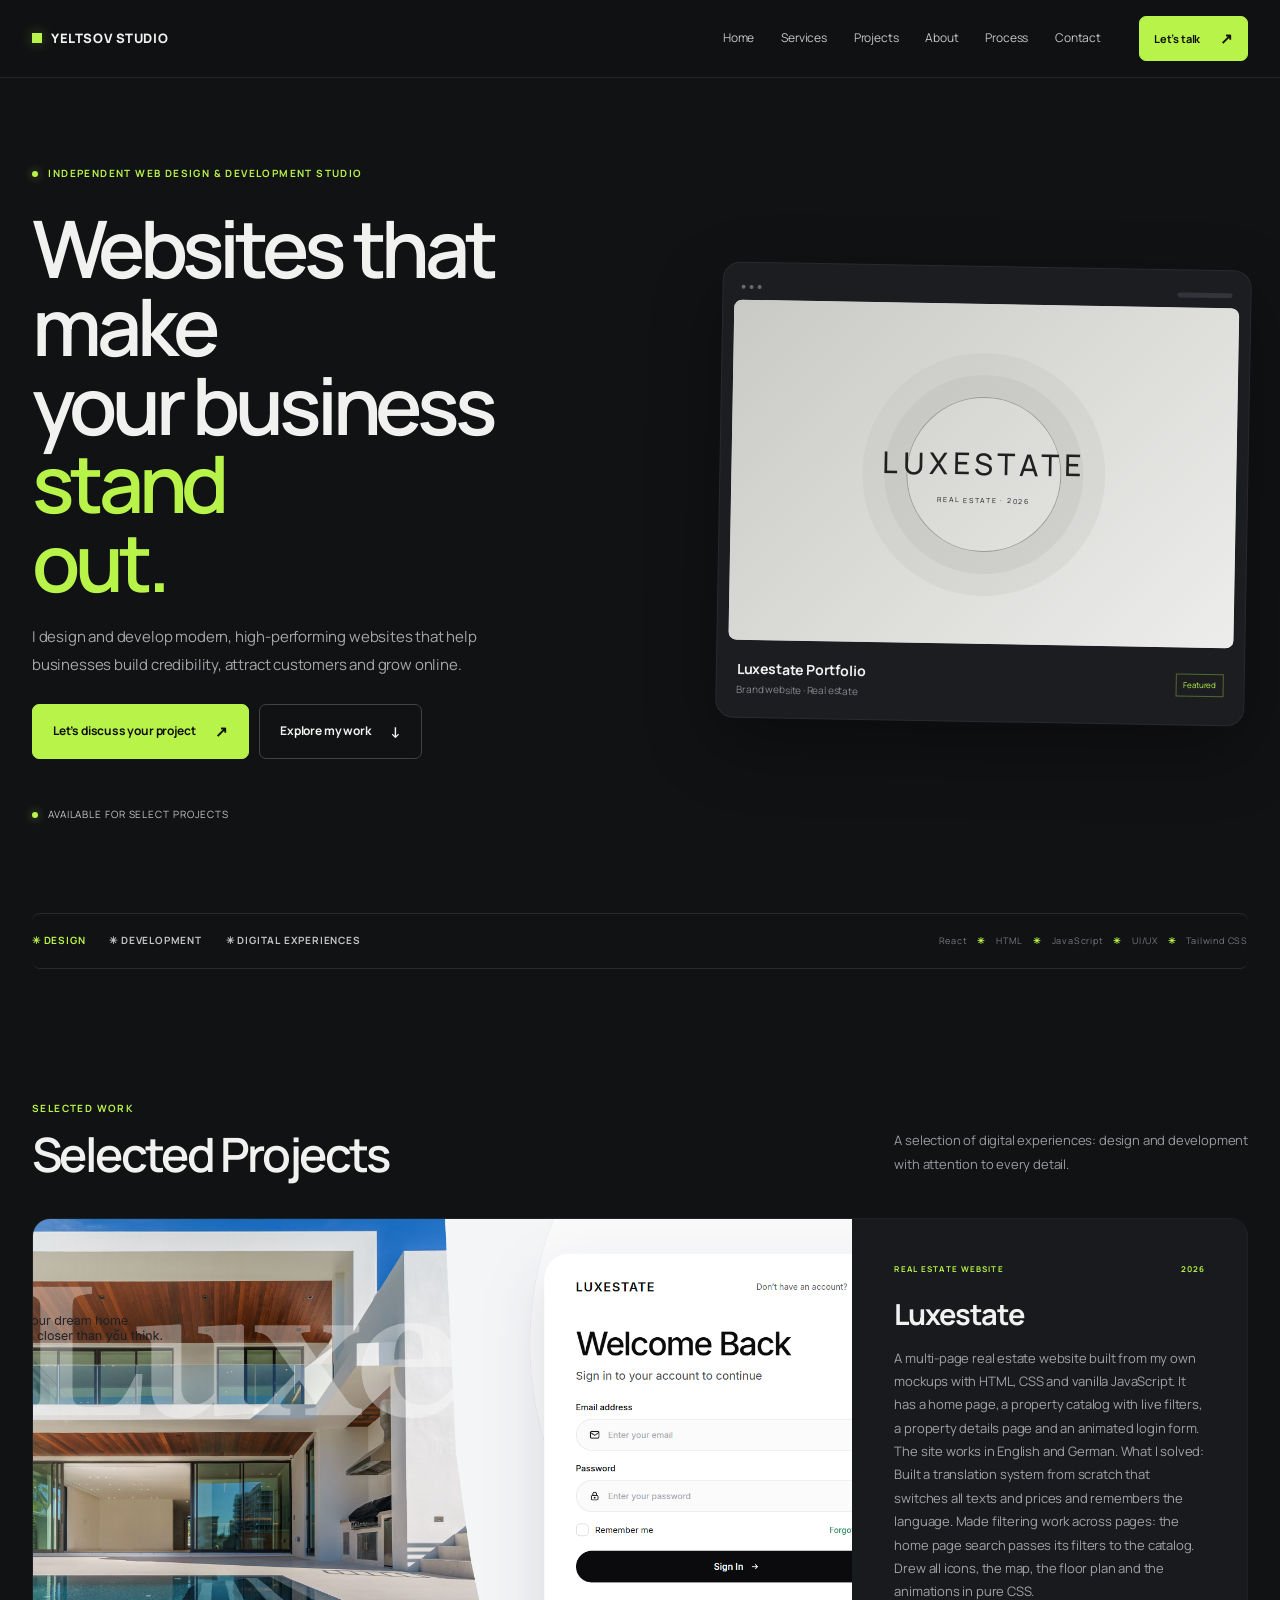
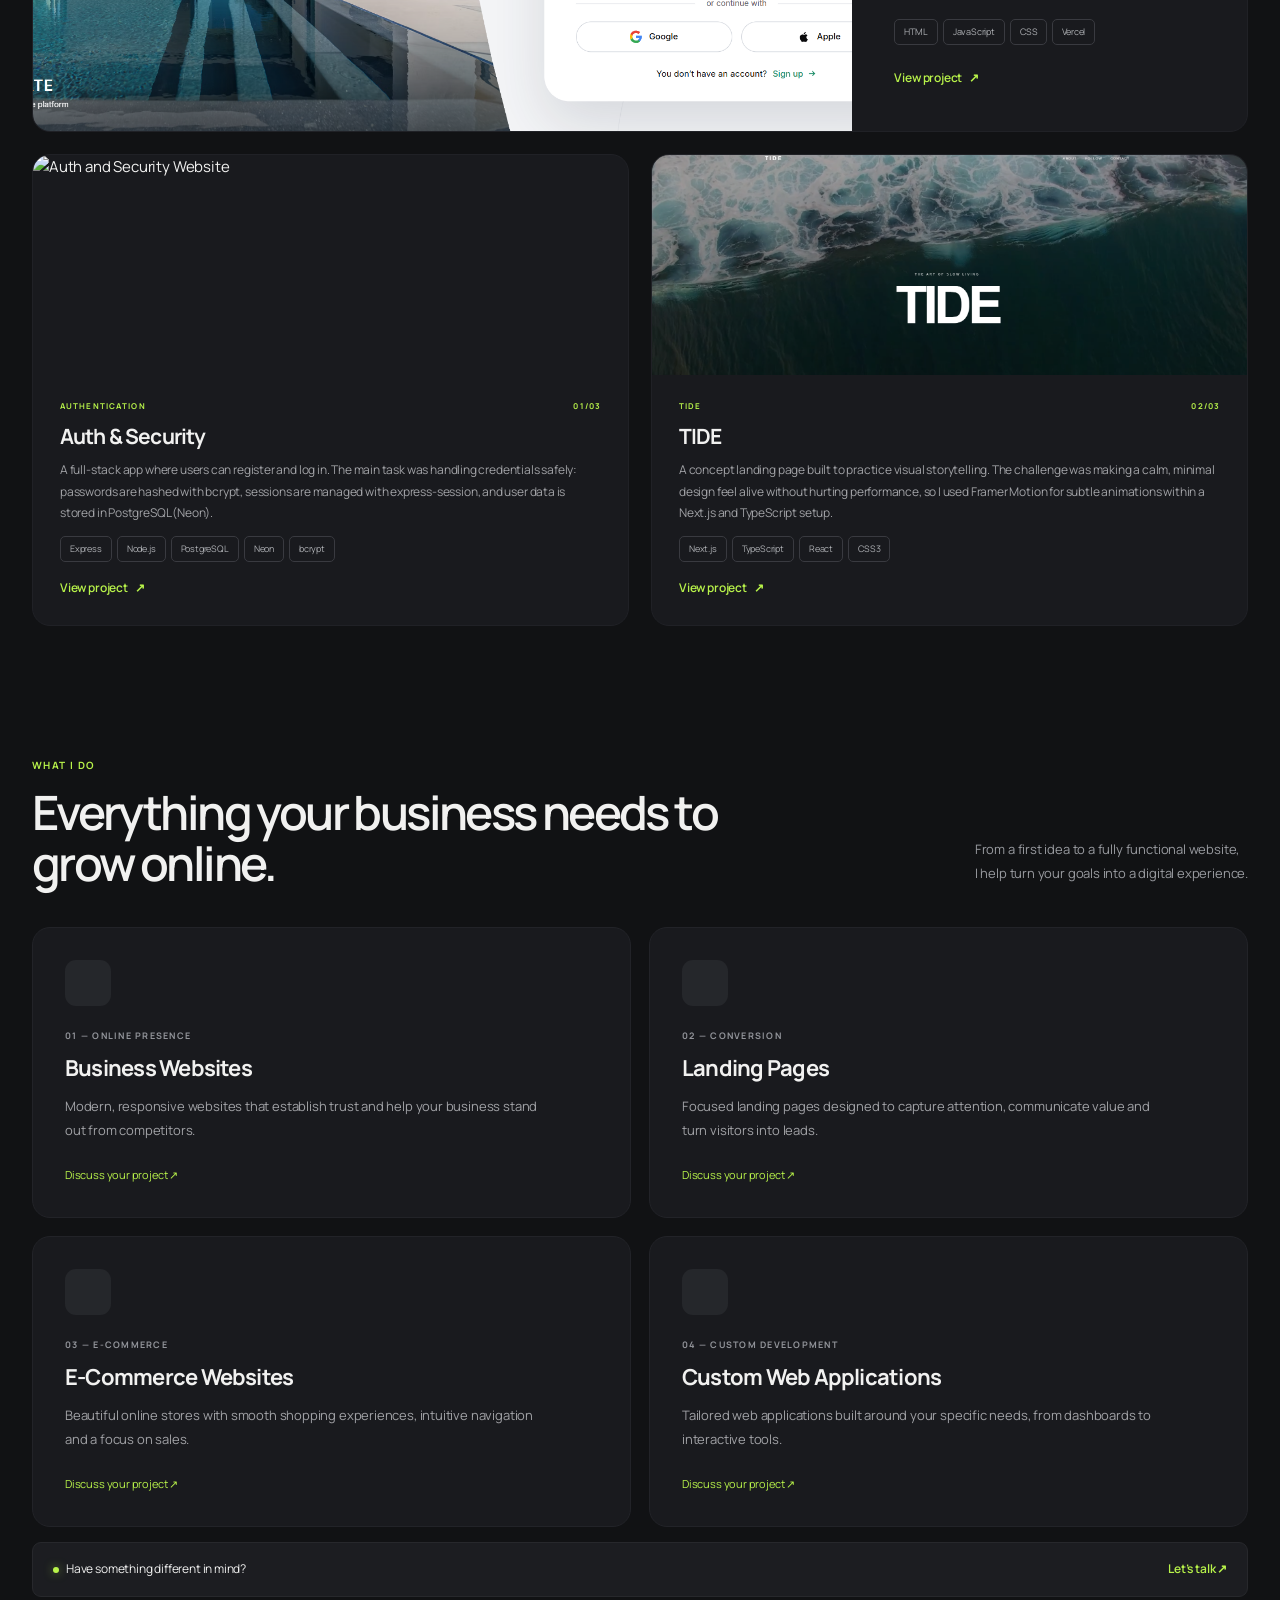
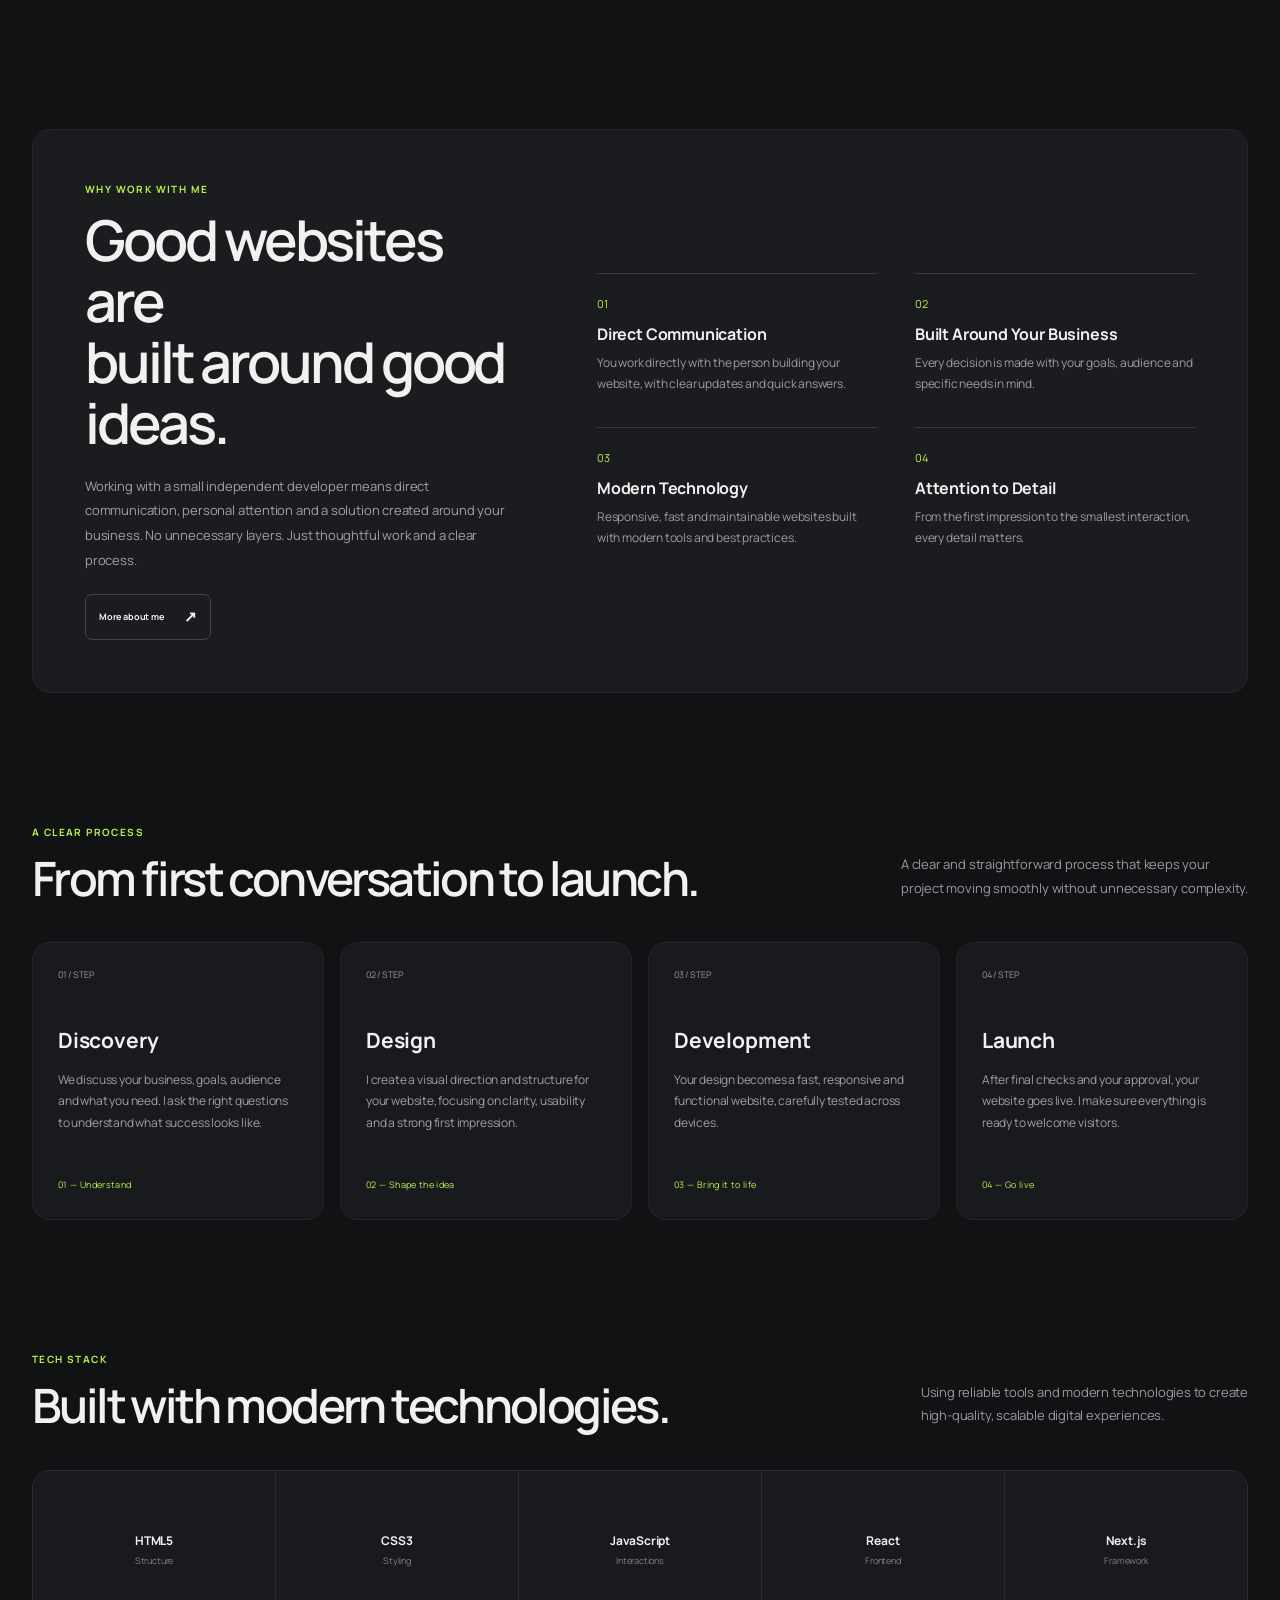
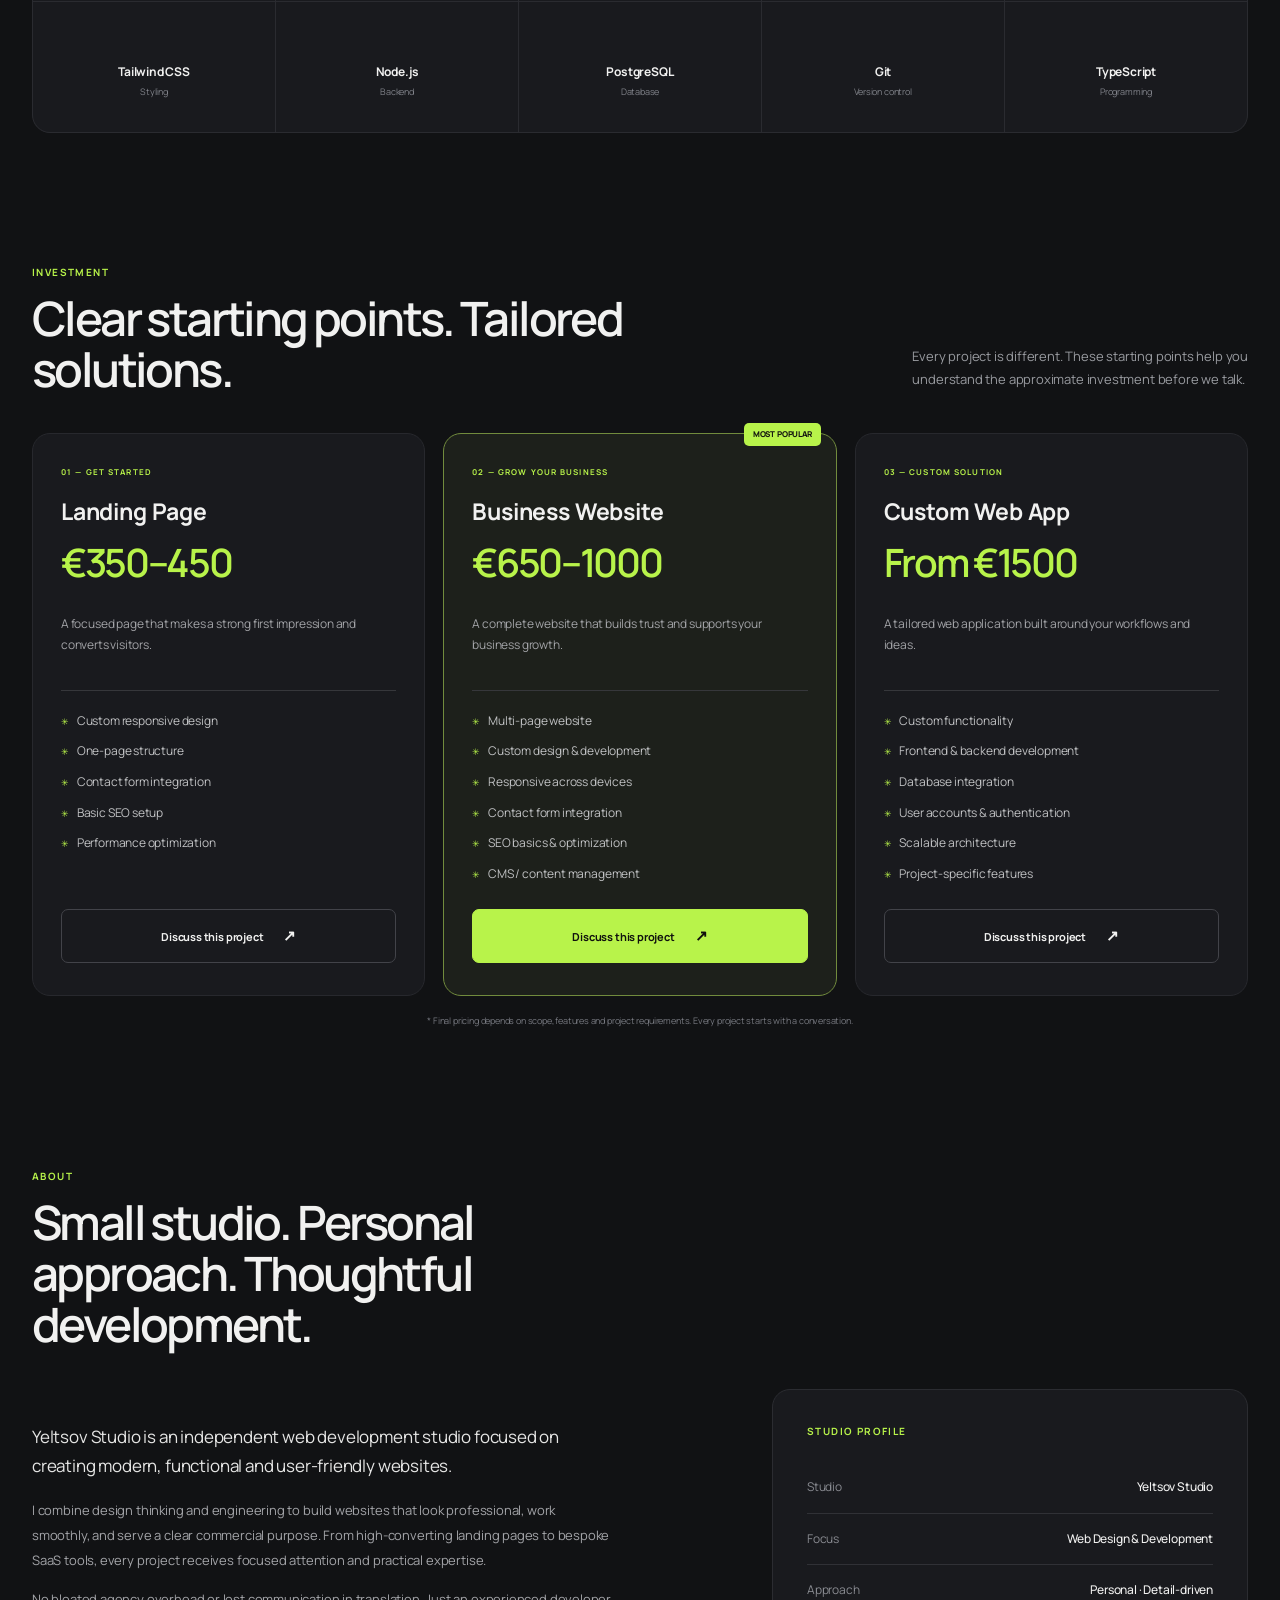
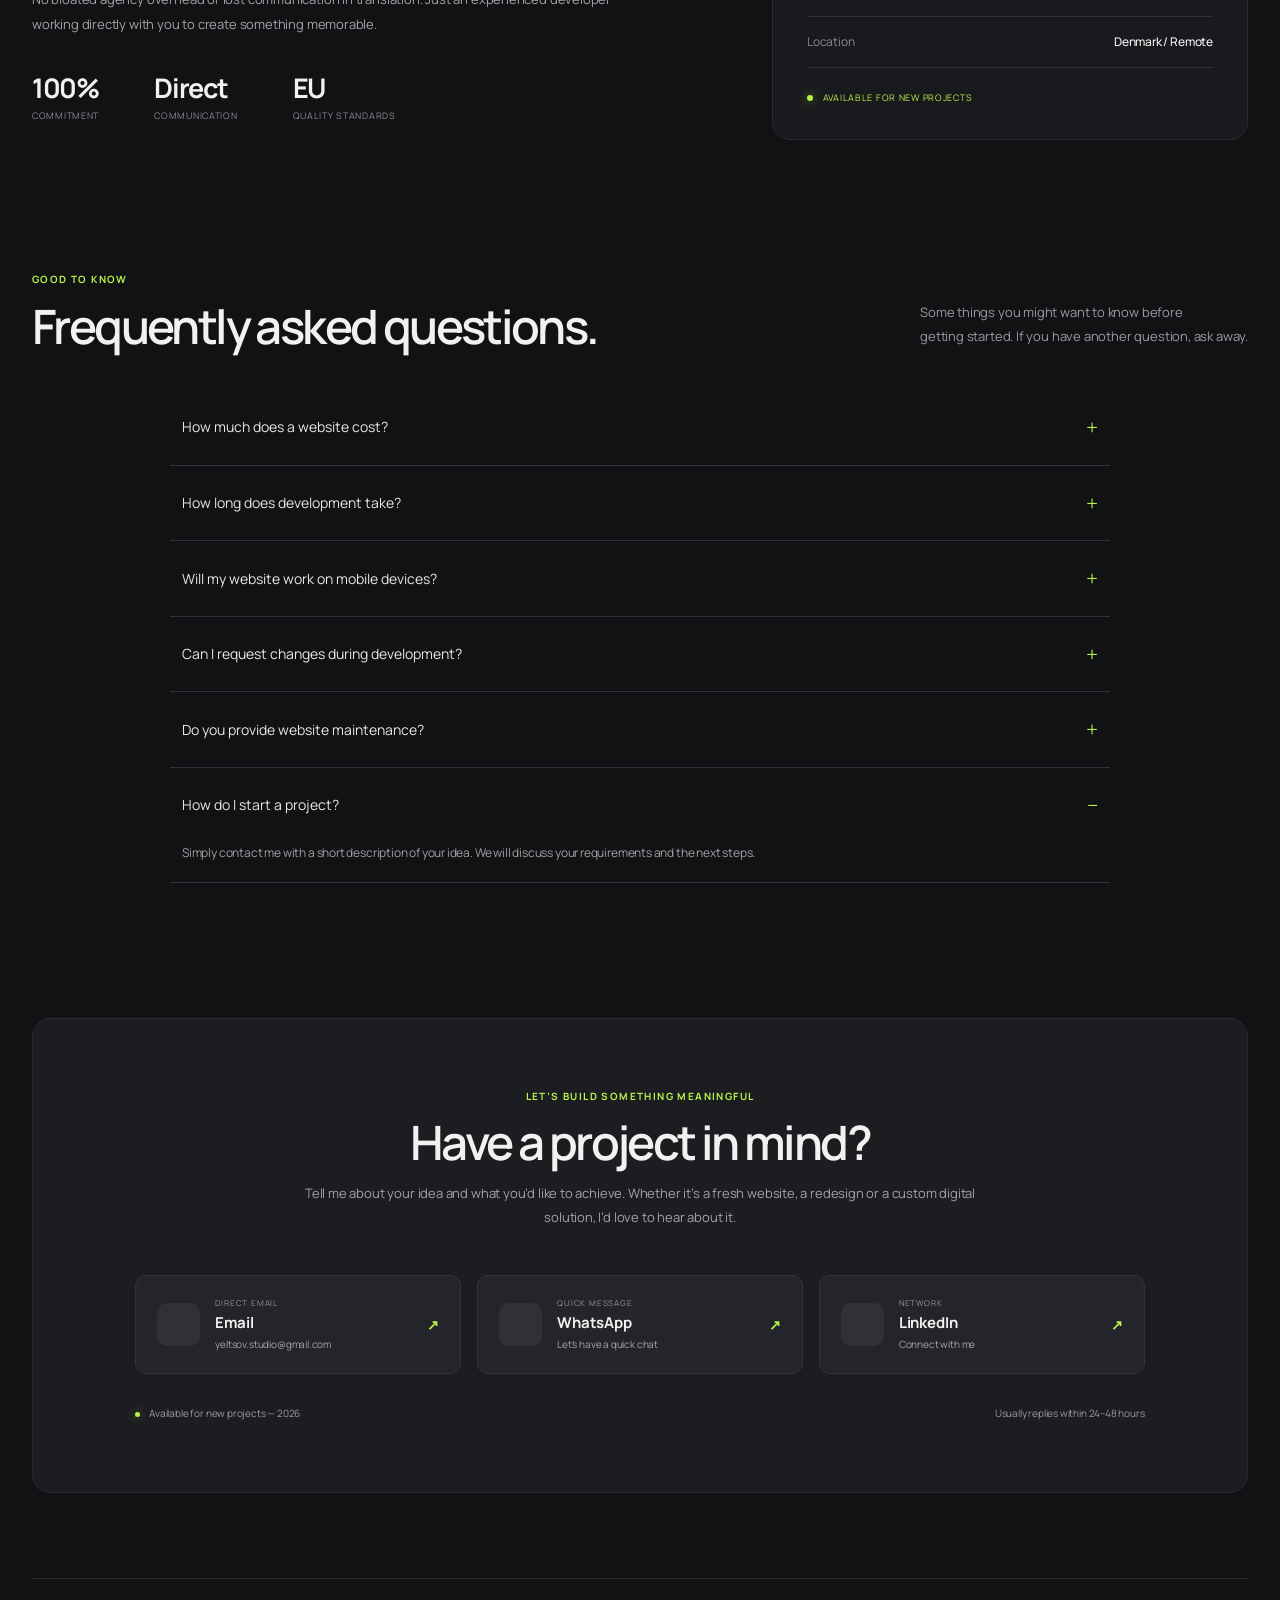
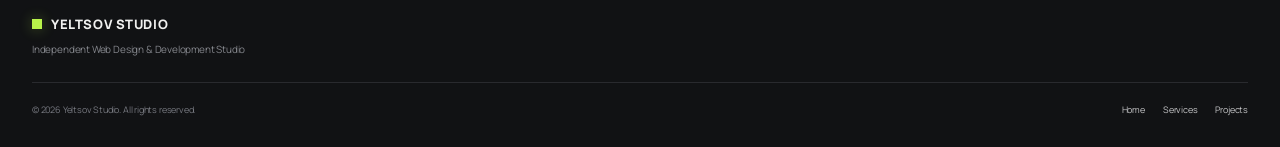
==== commit fbf832e7: "-" ====
--- a/index.html
+++ b/index.html
@@ -67,7 +67,7 @@
 
       <article class="project-feature reveal">
         <div class="project-image">
-          <img src="https://yeltsovstudio.vercel.app/img/1.png" alt="Luxestate Website">
+          <img src="image copy.png" alt="Luxestate Website">
         </div>
 
         <div class="project-info">
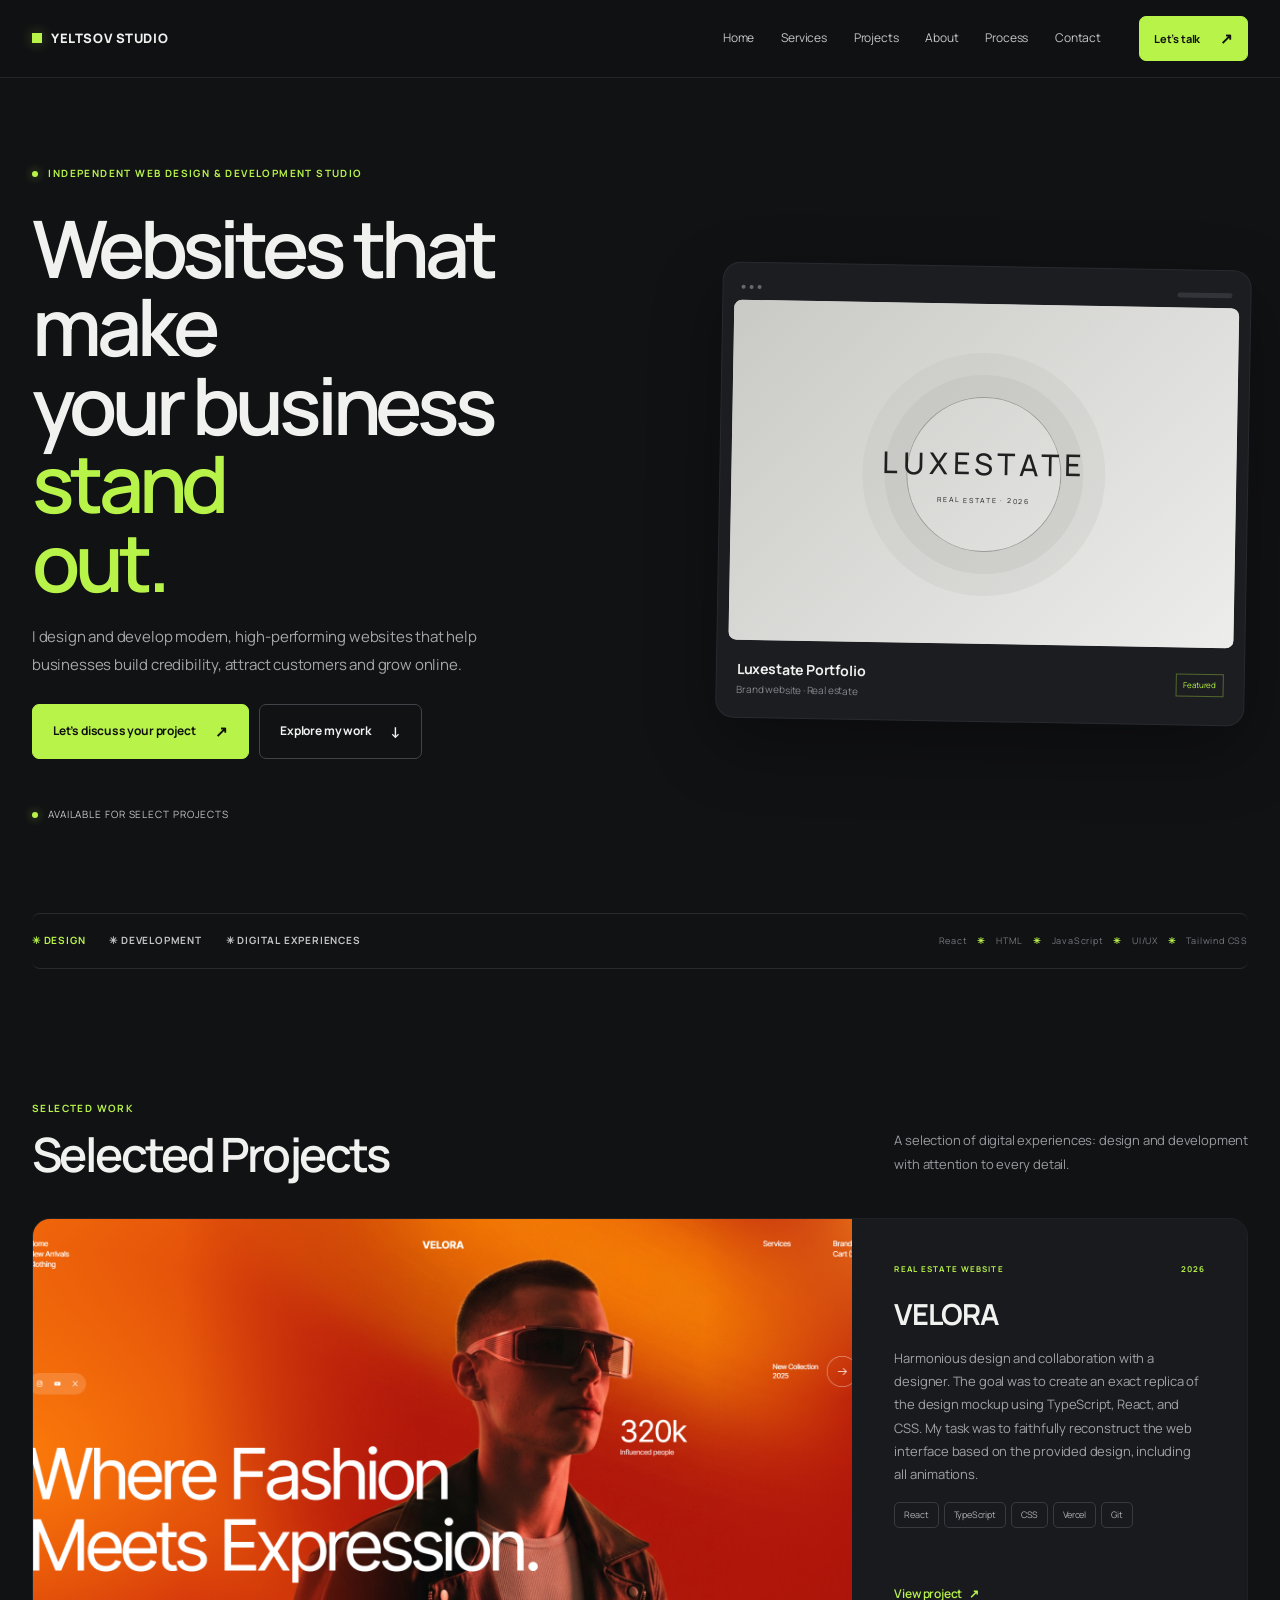
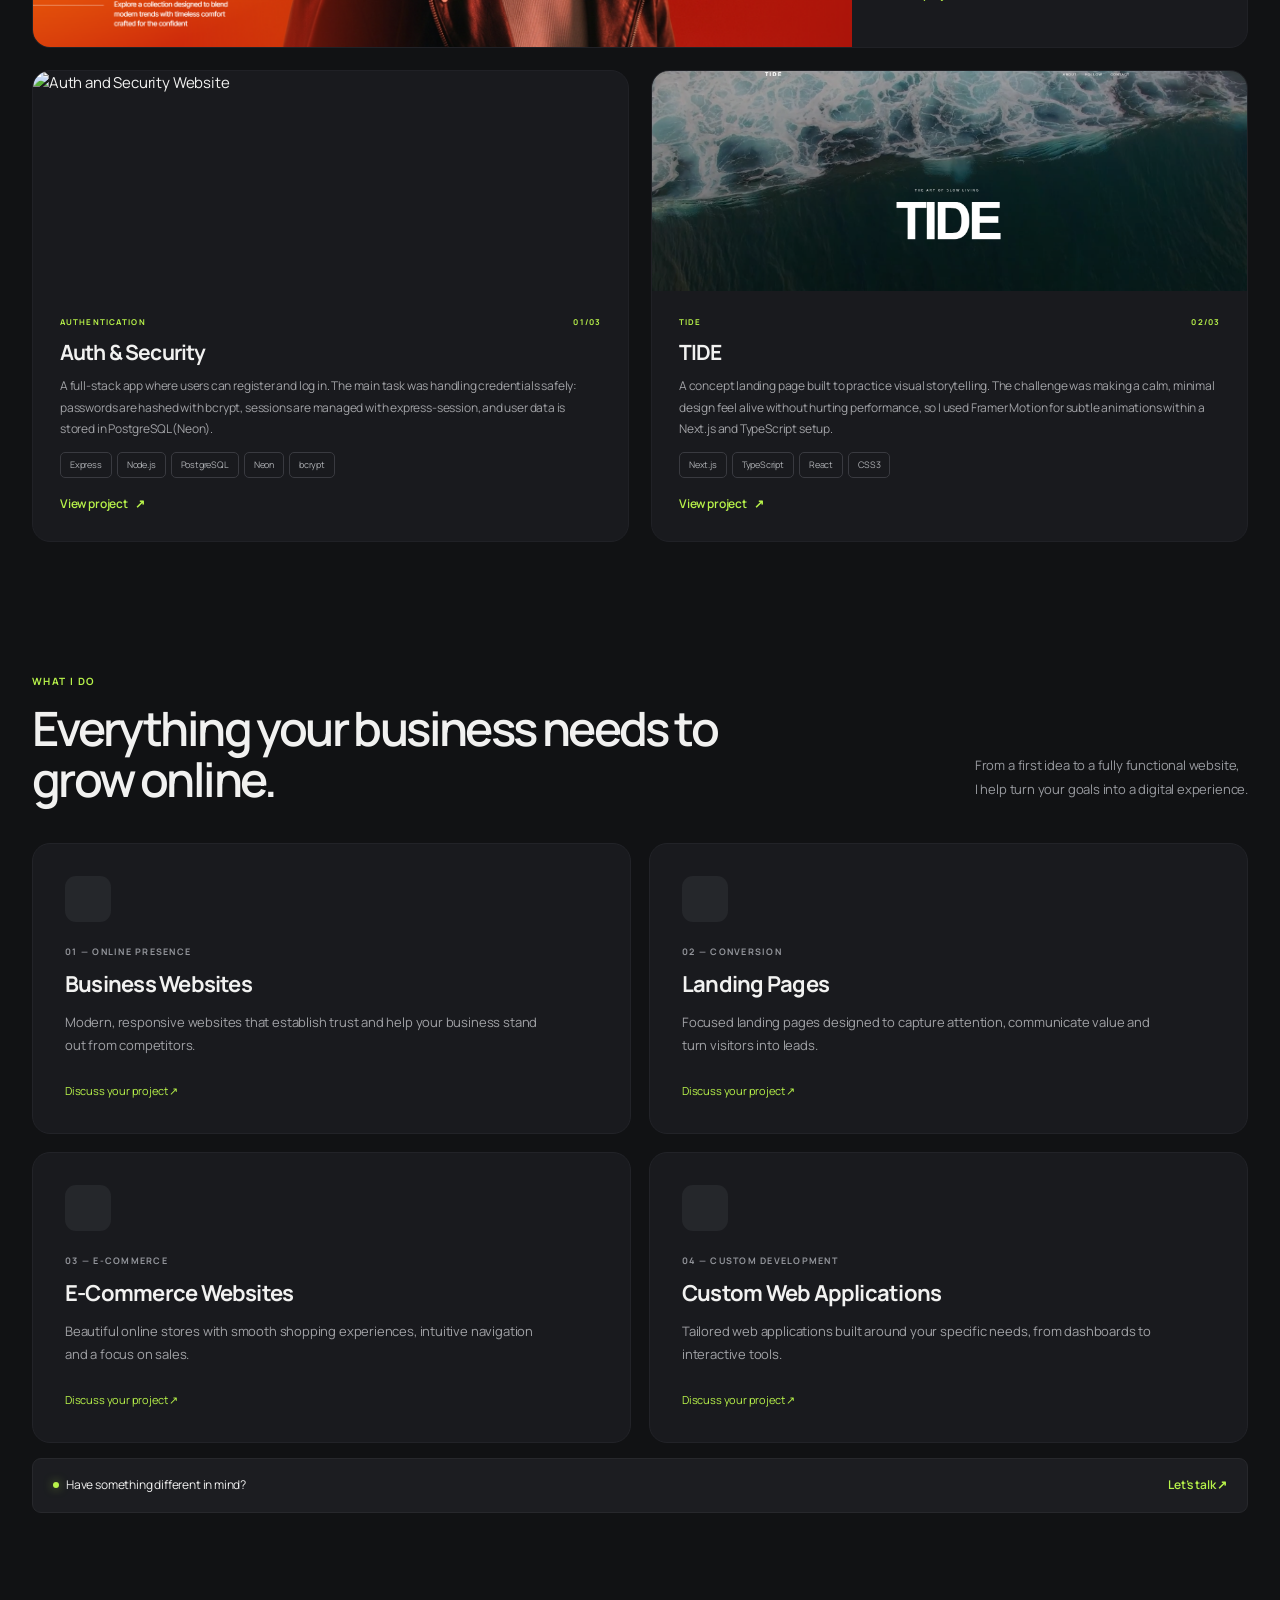
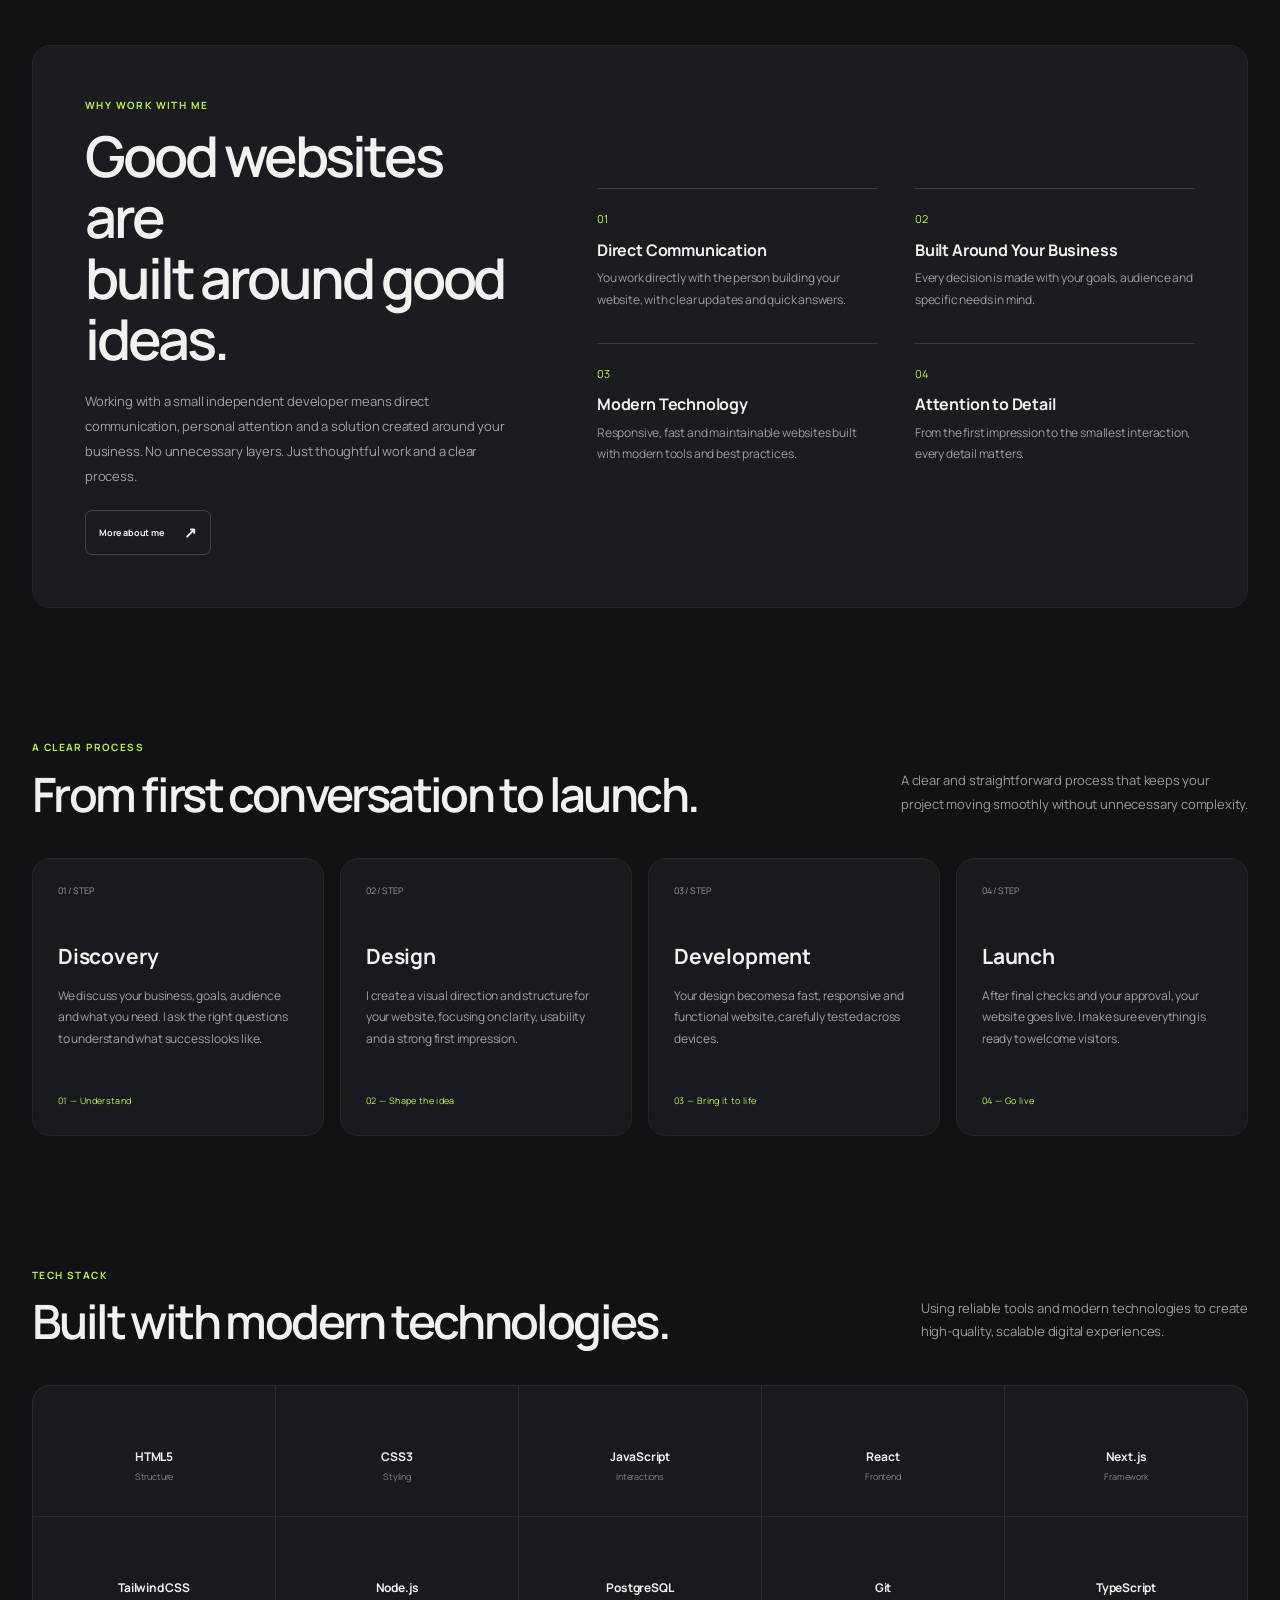
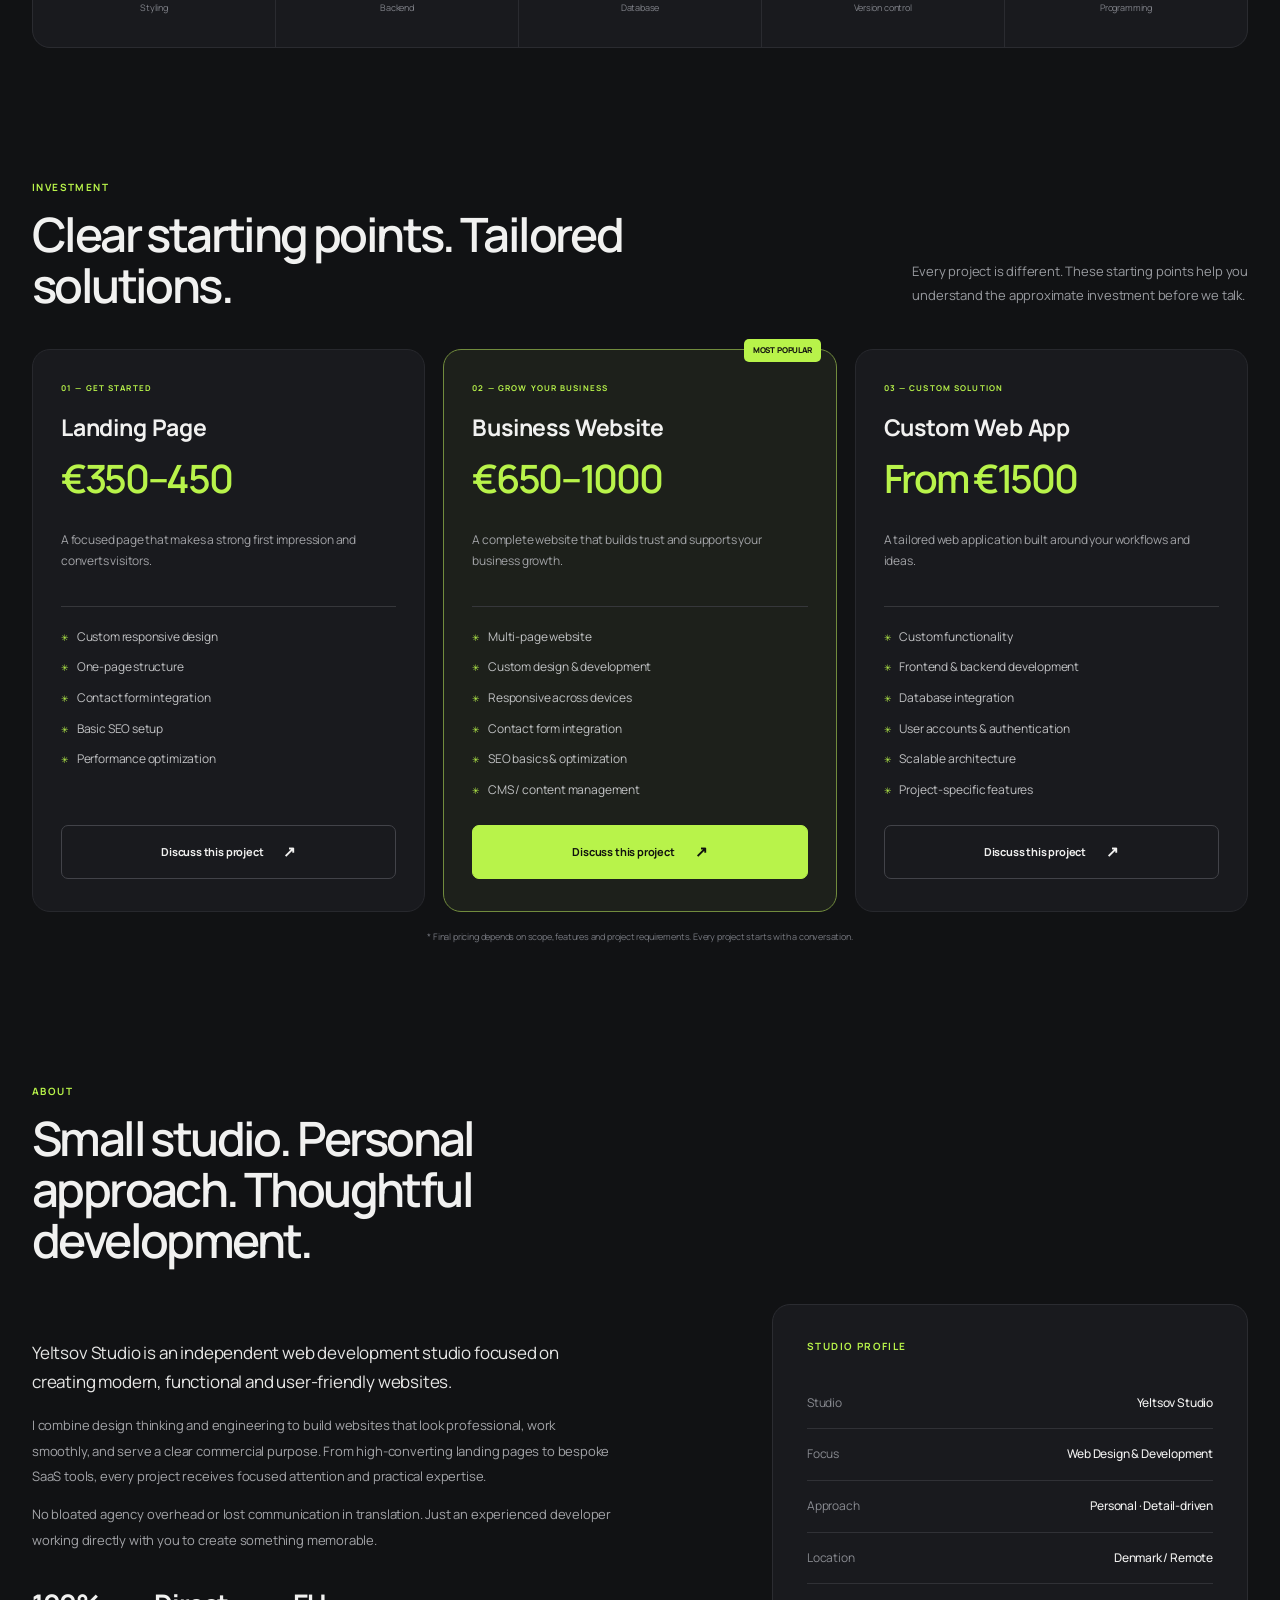
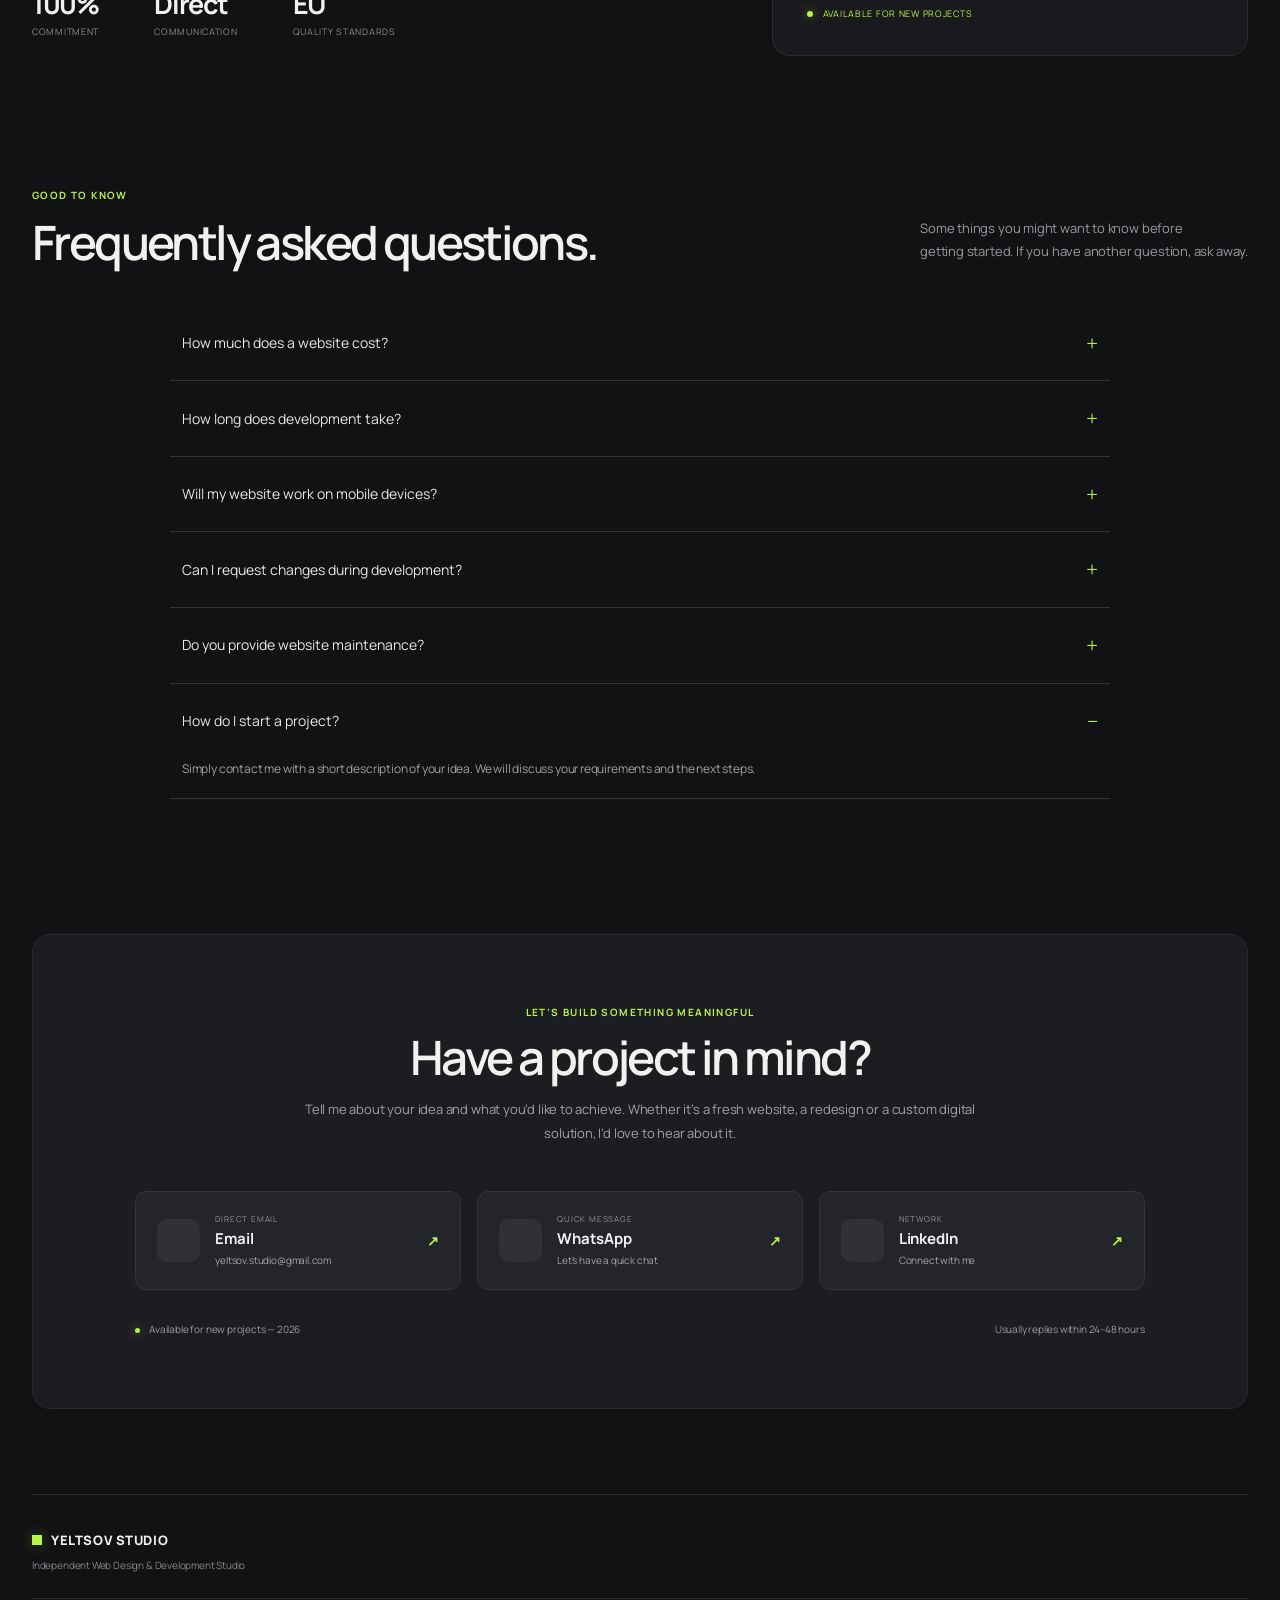
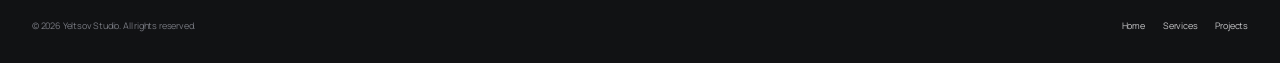
==== commit e99c774a: "Update new project" ====
--- a/index.html
+++ b/index.html
@@ -67,24 +67,23 @@
 
       <article class="project-feature reveal">
         <div class="project-image">
-          <img src="image copy.png" alt="Luxestate Website">
+          <img src="image copy 2.png" alt="Luxestate Website">
         </div>
 
         <div class="project-info">
           <div class="eyebrow">REAL ESTATE WEBSITE <span>2026</span></div>
-          <h3>Luxestate</h3>
-          <p>A multi-page real estate website built from my own mockups with HTML, CSS and vanilla JavaScript. It has a
-            home page, a property catalog with live filters, a property details page and an animated login form. The
-            site works in English and German. What I solved: Built a translation system from scratch that switches all
-            texts and prices and remembers the language. Made filtering work across pages: the home page search passes
-            its filters to the catalog. Drew all icons, the map, the floor plan and the animations in pure CSS.</p>
+          <h3>VELORA</h3>
+          <p>Harmonious design and collaboration with a designer. The goal was to create an exact replica of the design
+            mockup using TypeScript, React, and CSS. My task was to faithfully reconstruct the web interface based on
+            the provided design, including all animations.</p>
           <div class="chips">
-            <span>HTML</span>
-            <span>JavaScript</span>
+            <span>React</span>
+            <span>TypeScript</span>
             <span>CSS</span>
             <span>Vercel</span>
-          </div>
-          <a class="text-link" href="https://housrent-dusky.vercel.app/index.html">View project <span>↗</span></a>
+            <span>Git</span>
+          </div>
+          <a class="text-link" href="https://velor-fawn.vercel.app">View project <span>↗</span></a>
         </div>
       </article>
 
